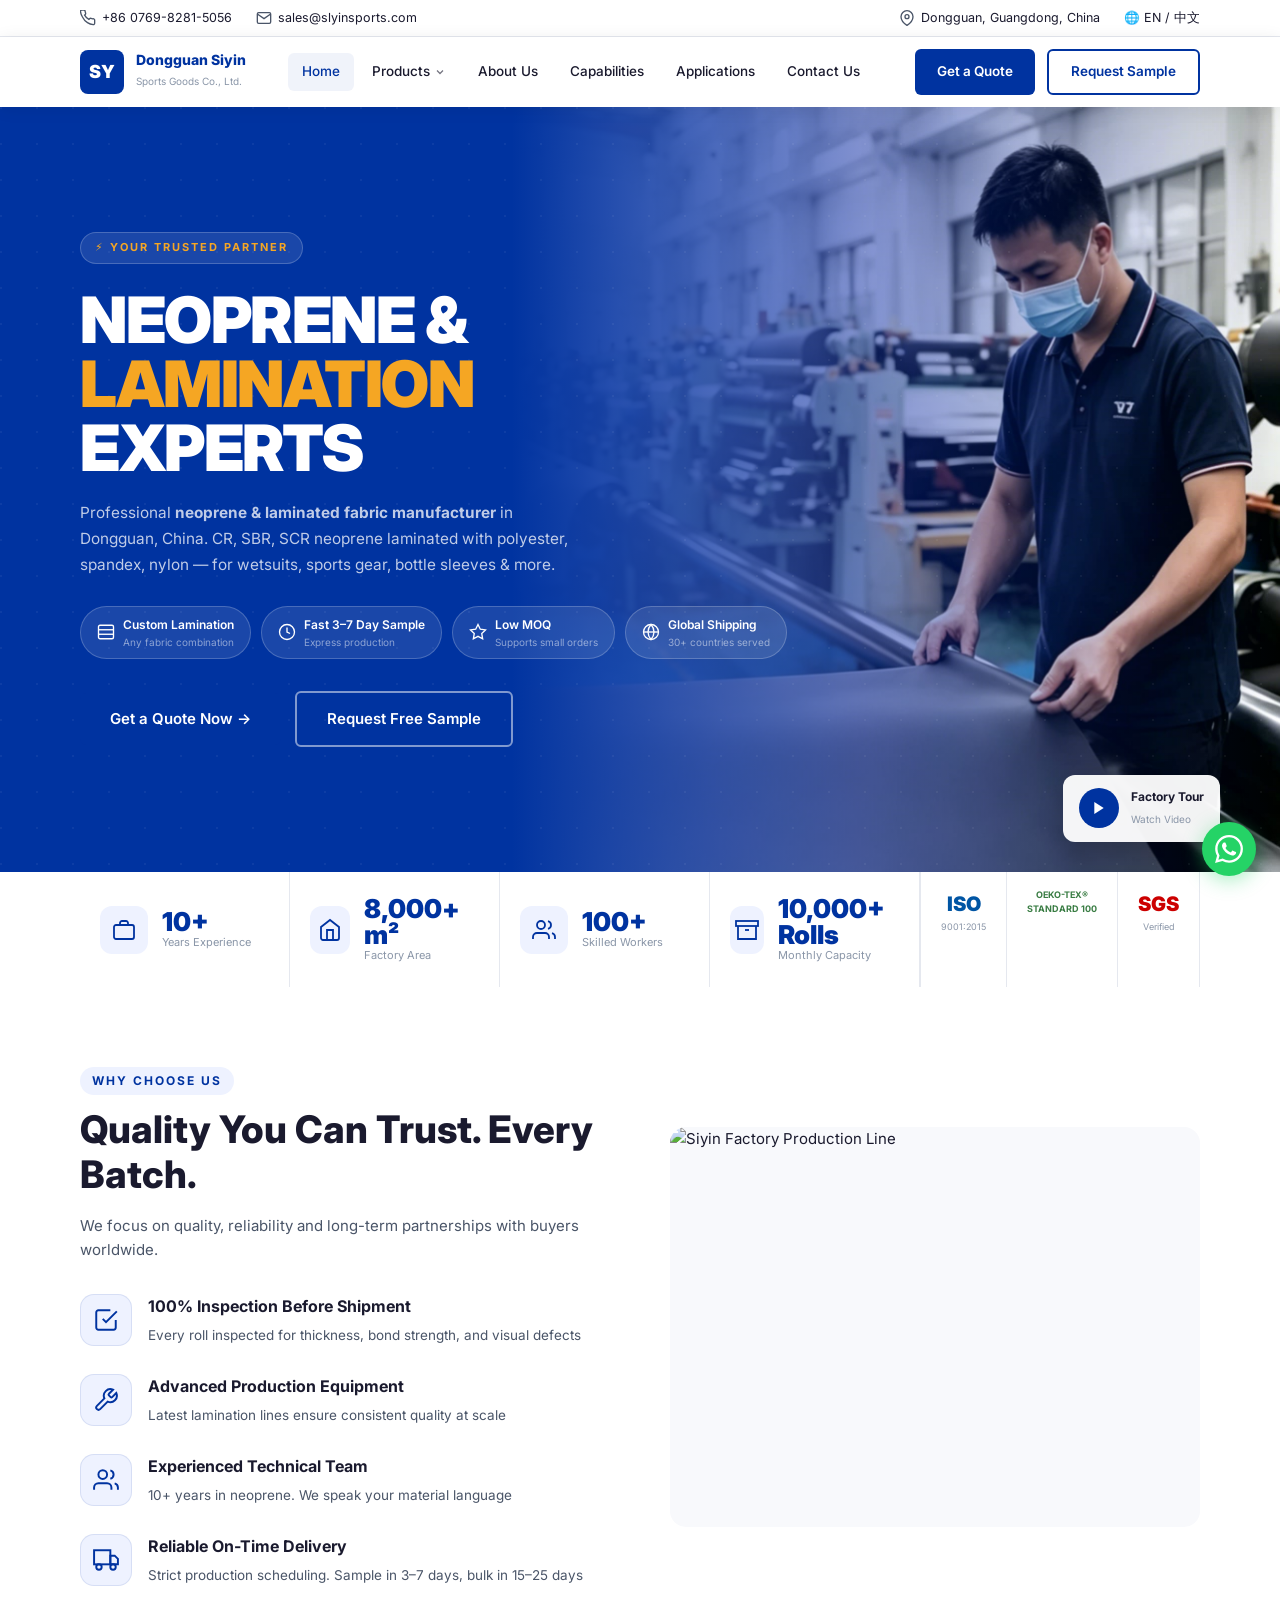
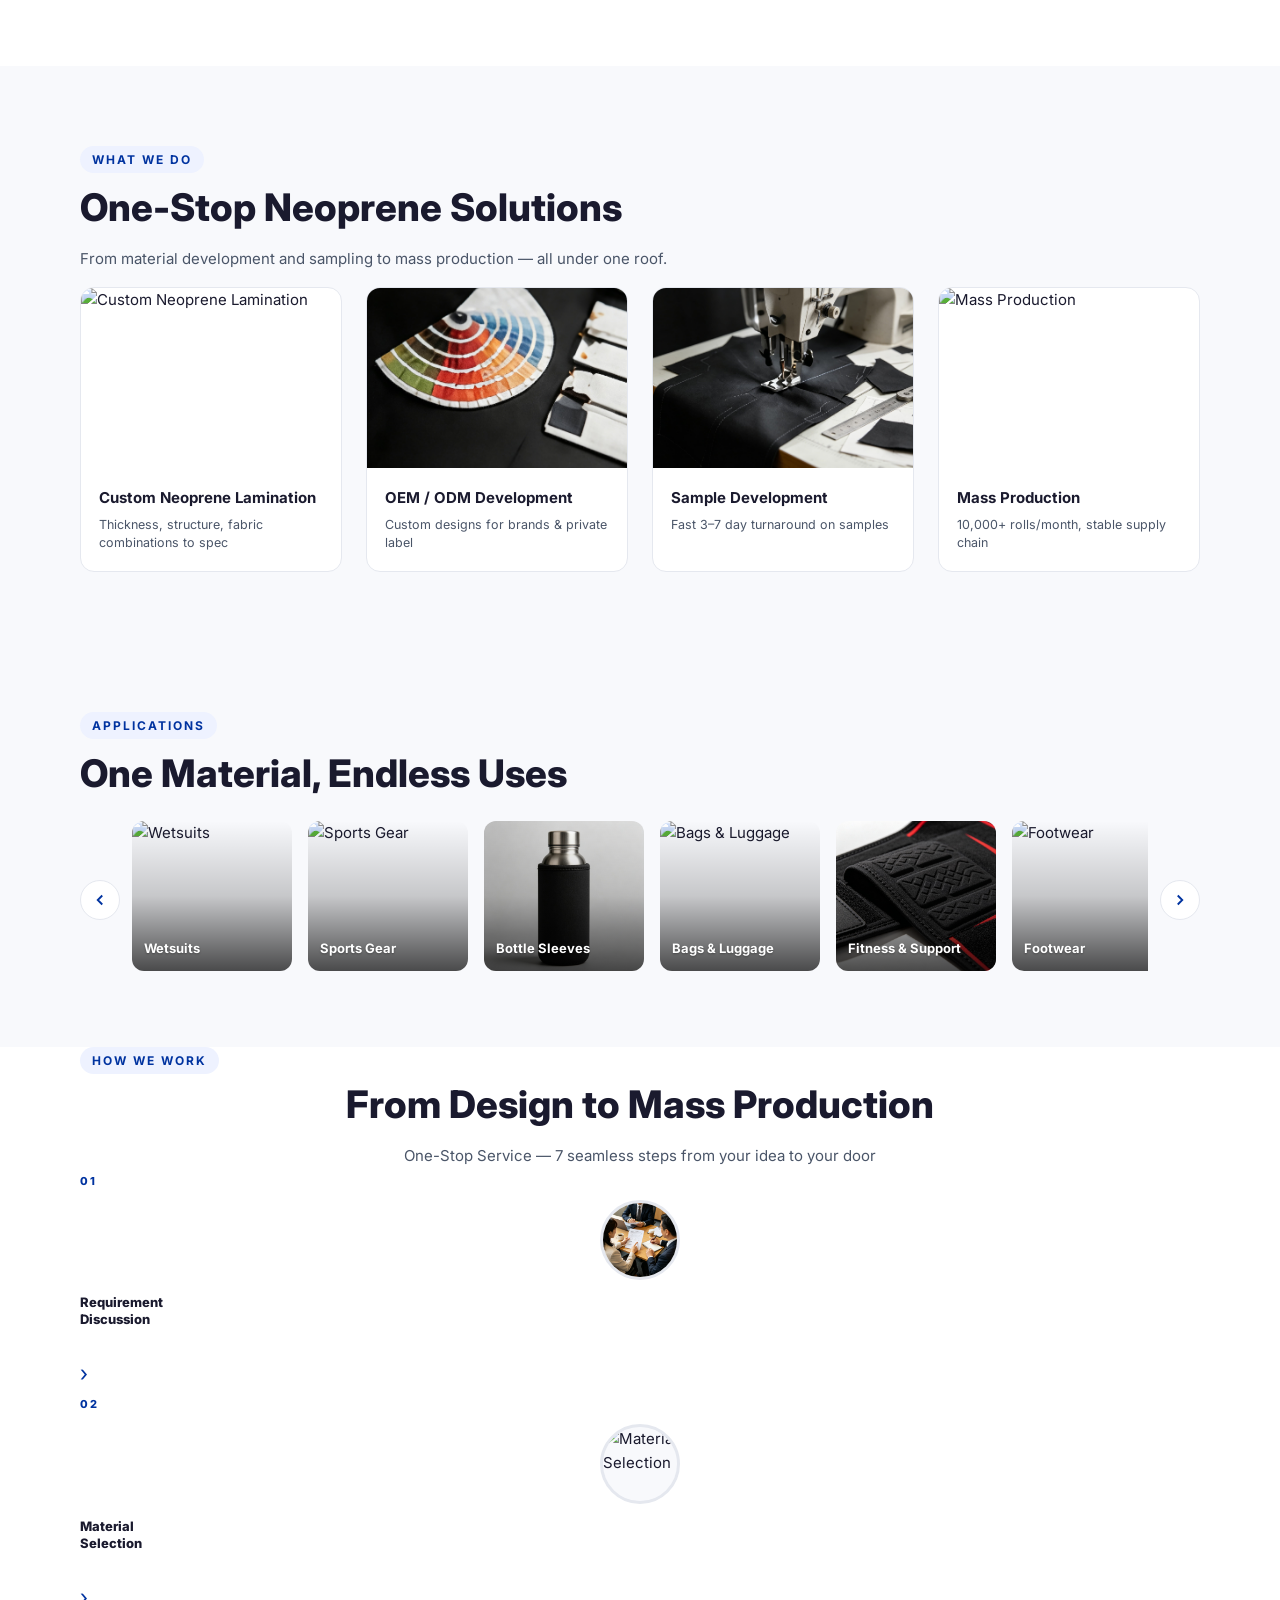
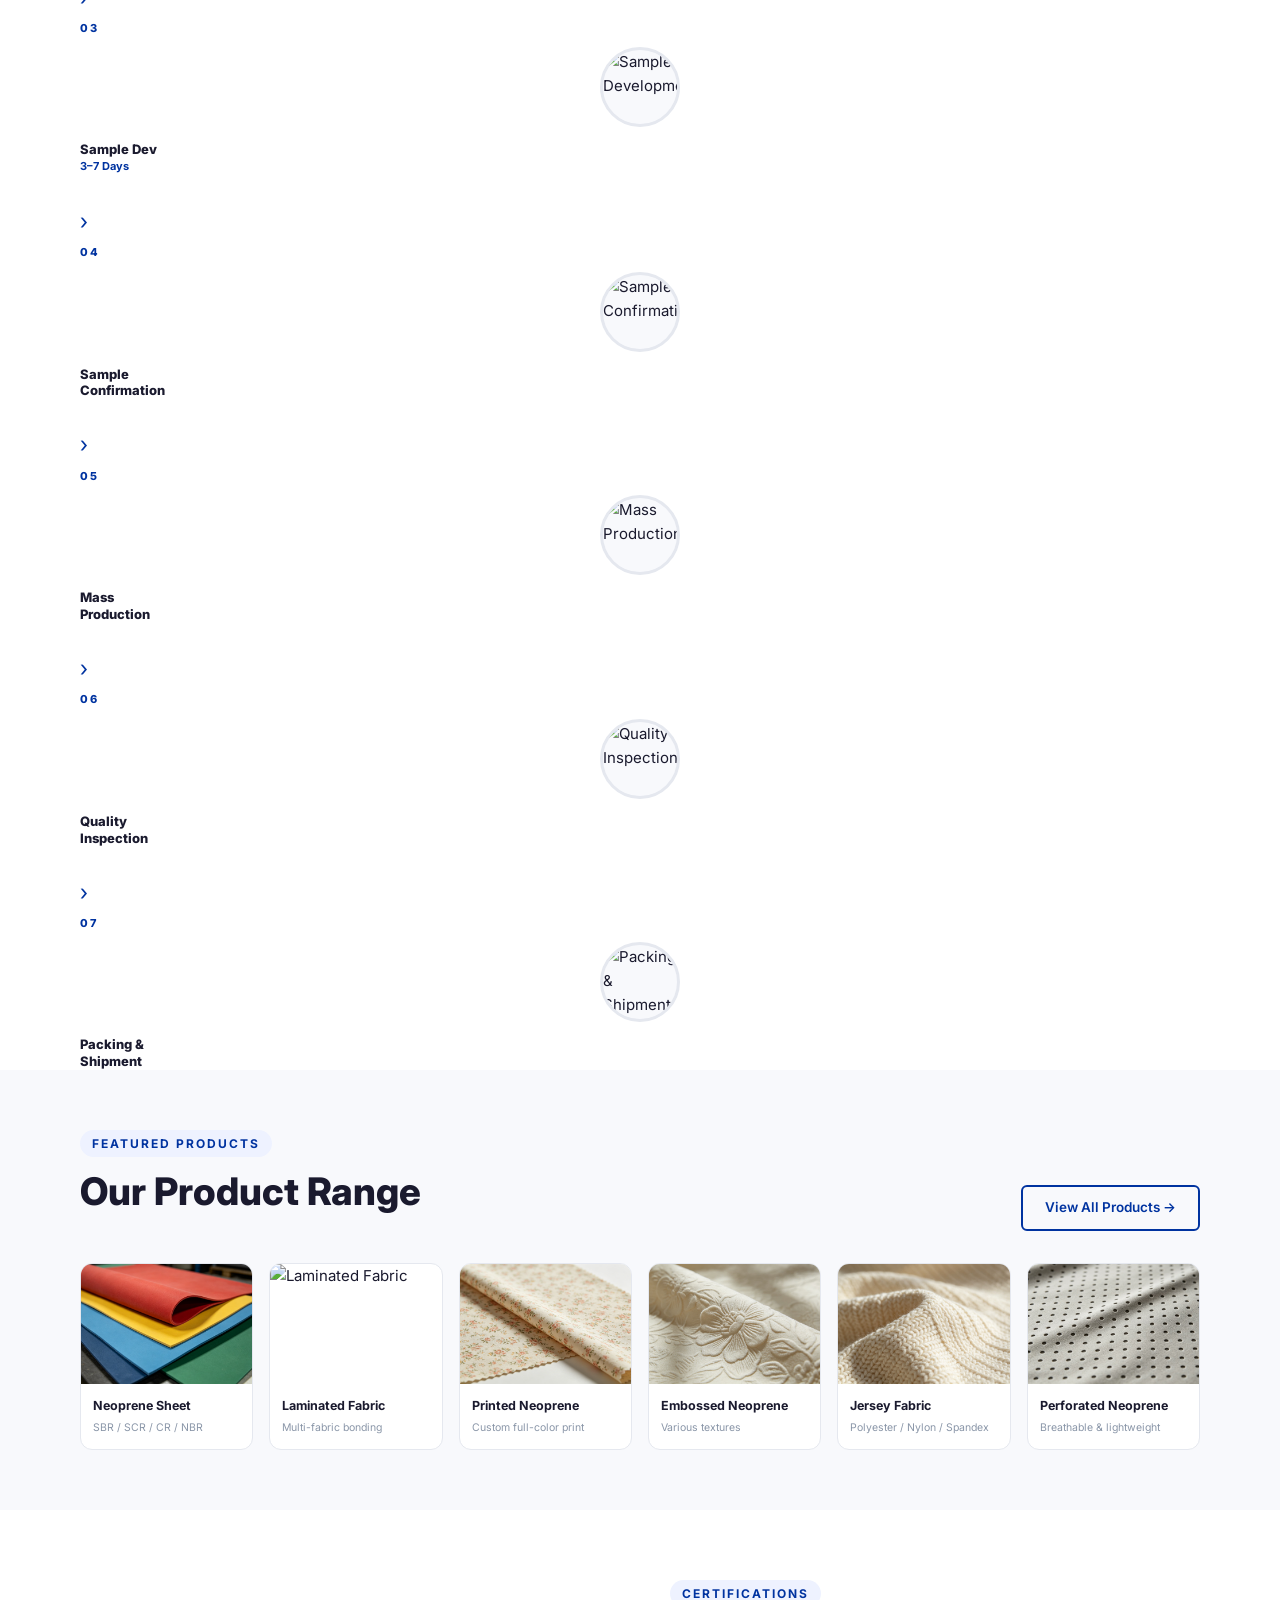
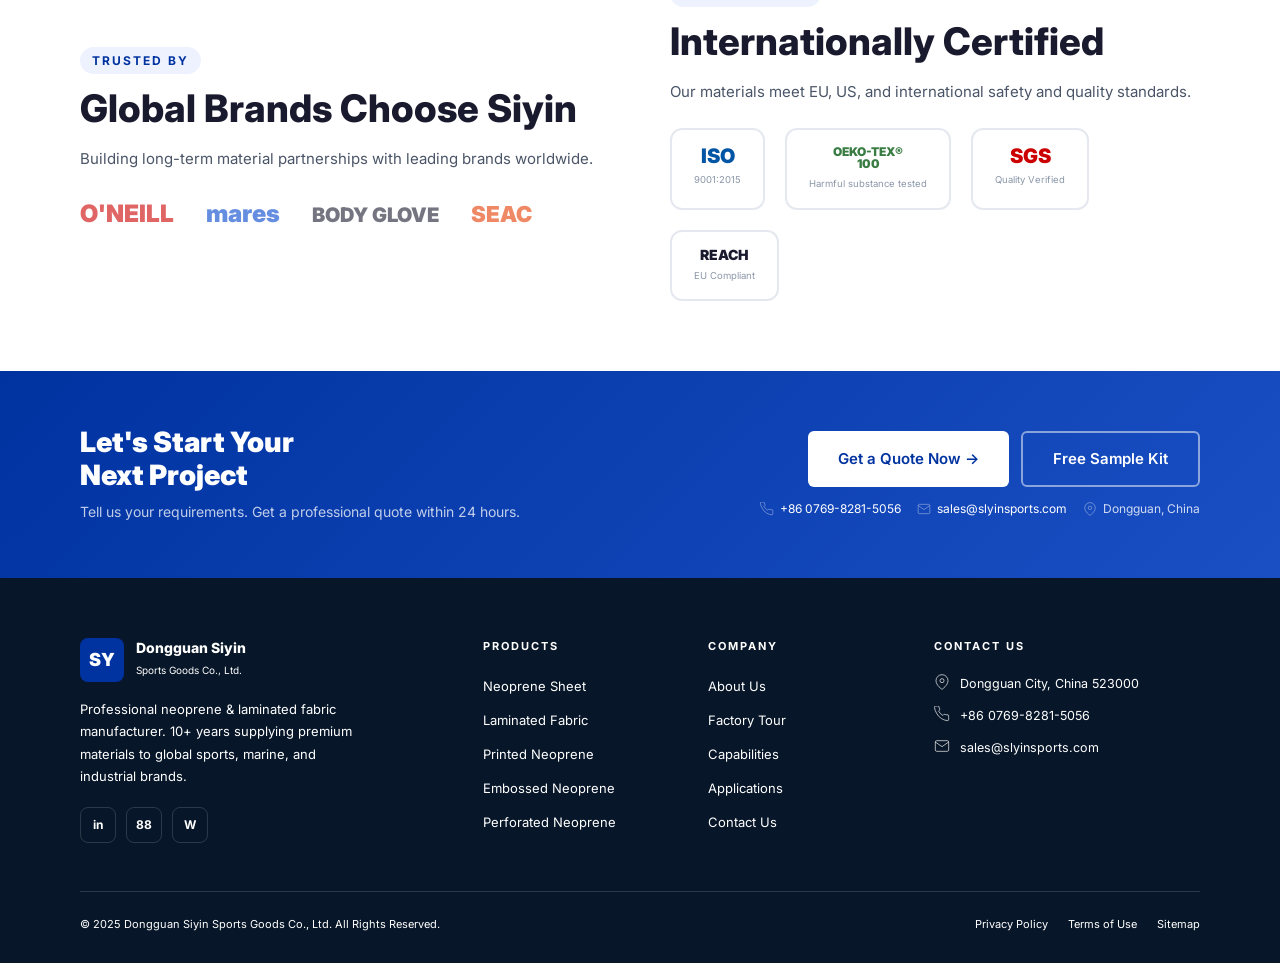
==== index.html @ 8b23c2ca "Update process styles for horizontal scrolling" ====
<!DOCTYPE html>
<html lang="en">
<head>
<meta charset="UTF-8">
<meta name="viewport" content="width=device-width, initial-scale=1.0, viewport-fit=cover">
<title>Dongguan Siyin Sports Goods – Neoprene & Laminated Fabric Manufacturer | OEM/ODM</title>
<meta name="description" content="Professional neoprene and laminated fabric manufacturer in Dongguan, China. CR/SBR/SCR neoprene sheets, custom fabric lamination, OEM/ODM for wetsuits, bottle sleeves, sports supports. Fast 3-7 day sampling.">
<meta name="keywords" content="neoprene manufacturer, neoprene lamination, CR neoprene, SBR neoprene, wetsuit material, neoprene OEM, Dongguan neoprene, fabric lamination China">
<meta property="og:title" content="Dongguan Siyin – Neoprene & Fabric Lamination OEM/ODM">
<meta property="og:description" content="Premium neoprene lamination manufacturer. Custom CR/SBR/SCR neoprene with polyester, spandex, nylon lamination. 3-day sampling, low MOQ.">
<link rel="stylesheet" href="style.css">
<style>
/* ── Base Reset ── */
* {
  margin: 0;
  padding: 0;
  box-sizing: border-box;
}

:root {
  --blue: #0033A0;
  --blue-dk: #002280;
  --blue-lt: #1A4FC4;
  --blue-bg: #EEF2FF;
  --yellow: #F5A623;
  --green: #22C55E;
  --red: #EF4444;
  --white: #FFFFFF;
  --gray-bg: #F4F6FA;
  --gray-lt: #F8F9FC;
  --gray-bd: #E5E8EF;
  --text: #1A1A2E;
  --mid: #4A5568;
  --muted: #8A96A8;
  --max: 1200px;
  --f: 'Inter', system-ui, -apple-system, sans-serif;
  --shadow: 0 2px 16px rgba(0,0,0,.08);
  --shadow-lg: 0 8px 40px rgba(0,0,0,.12);
  --radius: 8px;
}

body {
  font-family: var(--f);
  background: #fff;
  color: var(--text);
  overflow-x: hidden;
  line-height: 1.6;
  font-size: 15px;
}

img {
  display: block;
  max-width: 100%;
  height: auto;
}

a {
  text-decoration: none;
  color: inherit;
}

ul {
  list-style: none;
}

.container {
  max-width: var(--max);
  margin: 0 auto;
  padding: 0 40px;
}

.section {
  padding: 80px 0;
}
.section-sm {
  padding: 56px 0;
}
.section-tag {
  display: inline-block;
  font-size: 12px;
  font-weight: 700;
  letter-spacing: 2px;
  text-transform: uppercase;
  color: var(--blue);
  margin-bottom: 12px;
  background: var(--blue-bg);
  padding: 4px 12px;
  border-radius: 20px;
}
.section-title {
  font-size: clamp(24px, 3vw, 38px);
  font-weight: 800;
  color: var(--text);
  margin-bottom: 16px;
  line-height: 1.2;
}
.section-sub {
  font-size: 15px;
  color: var(--mid);
  max-width: 600px;
}

/* ── Buttons ── */
.btn {
  display: inline-flex;
  align-items: center;
  gap: 8px;
  padding: 10px 22px;
  border-radius: 6px;
  font-weight: 600;
  font-size: 13.5px;
  cursor: pointer;
  transition: all .2s;
  border: none;
  font-family: var(--f);
}
.btn-lg {
  padding: 14px 30px;
  font-size: 15px;
}
.btn-blue {
  background: var(--blue);
  color: #fff;
}
.btn-blue:hover {
  background: var(--blue-dk);
}
.btn-outline {
  background: transparent;
  color: var(--blue);
  border: 2px solid var(--blue);
}
.btn-outline:hover {
  background: var(--blue);
  color: #fff;
}
.btn-ghost {
  background: transparent;
  color: #fff;
  border: 2px solid rgba(255,255,255,.5);
}
.btn-ghost:hover {
  background: rgba(255,255,255,.12);
  border-color: #fff;
}
.btn-white {
  background: #fff;
  color: var(--blue);
}
.btn-white:hover {
  background: var(--blue-bg);
}

/* ── Topbar ── */
.topbar {
  background: #FFFFFF;
  padding: 8px 0;
  border-bottom: 1px solid var(--gray-bd);
}
.topbar-inner {
  max-width: var(--max);
  margin: 0 auto;
  padding: 0 40px;
  display: flex;
  justify-content: space-between;
  align-items: center;
}
.topbar-left, .topbar-right {
  display: flex;
  align-items: center;
  gap: 24px;
}
.topbar-item {
  display: flex;
  align-items: center;
  gap: 6px;
  font-size: 12.5px;
  color: var(--mid);
}
.topbar-item a {
  color: var(--mid);
  transition: color .2s;
}
.topbar-item a:hover {
  color: var(--blue);
}
.topbar-item svg {
  width: 14px;
  height: 14px;
  stroke: var(--mid);
  fill: none;
  stroke-width: 2;
  flex-shrink: 0;
}

/* ── Nav ── */
.nav {
  background: #fff;
  box-shadow: var(--shadow);
  position: sticky;
  top: 0;
  z-index: 500;
}
.nav-inner {
  max-width: var(--max);
  margin: 0 auto;
  padding: 0 40px;
  height: 70px;
  display: flex;
  align-items: center;
  justify-content: space-between;
  gap: 24px;
}
.logo {
  display: flex;
  align-items: center;
  gap: 12px;
  flex-shrink: 0;
}
.logo-mark {
  width: 44px;
  height: 44px;
  background: var(--blue);
  border-radius: 8px;
  display: flex;
  align-items: center;
  justify-content: center;
}
.logo-mark span {
  font-weight: 900;
  font-size: 18px;
  color: #fff;
}
.logo-info strong {
  display: block;
  font-size: 14px;
  font-weight: 800;
  color: var(--blue);
  line-height: 1.2;
}
.logo-info em {
  font-style: normal;
  font-size: 10px;
  color: var(--muted);
}
.nav-menu {
  display: flex;
  align-items: center;
  gap: 4px;
}
.nav-item {
  position: relative;
}
.nav-link {
  display: flex;
  align-items: center;
  gap: 4px;
  padding: 8px 14px;
  font-size: 13.5px;
  font-weight: 500;
  color: var(--text);
  border-radius: 6px;
  transition: all .18s;
  cursor: pointer;
}
.nav-link:hover, .nav-link.active {
  color: var(--blue);
  background: rgba(0,51,160,.06);
}
.nav-link svg {
  width: 12px;
  height: 12px;
  stroke: currentColor;
  fill: none;
  stroke-width: 2.5;
}
.dropdown {
  position: absolute;
  top: calc(100% + 6px);
  left: 0;
  background: #fff;
  border: 1px solid var(--gray-bd);
  border-radius: 10px;
  box-shadow: 0 12px 40px rgba(0,0,0,.13);
  padding: 8px;
  min-width: 210px;
  opacity: 0;
  visibility: hidden;
  transform: translateY(-8px);
  transition: all .2s;
  z-index: 600;
}
.nav-item:hover .dropdown {
  opacity: 1;
  visibility: visible;
  transform: translateY(0);
}
.dropdown a {
  display: flex;
  align-items: center;
  gap: 10px;
  padding: 10px 14px;
  font-size: 13px;
  color: var(--mid);
  border-radius: 6px;
  transition: all .15s;
}
.dropdown a:hover {
  background: var(--blue-bg);
  color: var(--blue);
}
.dropdown a svg {
  width: 16px;
  height: 16px;
  stroke: var(--blue);
  fill: none;
  stroke-width: 1.8;
}
.nav-actions {
  display: flex;
  gap: 12px;
  flex-shrink: 0;
}

/* ── Hero ── */
.hero {
  position: relative;
  background: var(--blue);
  overflow: hidden;
  min-height: 85vh;
  display: flex;
  align-items: center;
}
.hero-bg-photo {
  position: absolute;
  right: 0;
  top: 0;
  bottom: 0;
  width: 60%;
  background: url('images/hero-factory.jpg') center/cover no-repeat;
}
.hero-bg-photo::before {
  content: '';
  position: absolute;
  inset: 0;
  background: linear-gradient(90deg, var(--blue) 0%, rgba(0,33,160,.5) 45%, transparent 100%);
}
.hero-grid {
  position: absolute;
  inset: 0;
  background-image: radial-gradient(circle at 1px 1px, rgba(255,255,255,.05) 1px, transparent 0);
  background-size: 36px 36px;
}
.hero-content {
  position: relative;
  z-index: 2;
  padding: 60px 0;
}
.hero-eyebrow {
  display: inline-flex;
  align-items: center;
  gap: 8px;
  background: rgba(255,255,255,.1);
  border: 1px solid rgba(255,255,255,.2);
  padding: 6px 14px;
  border-radius: 40px;
  margin-bottom: 24px;
}
.hero-eyebrow-text {
  font-size: 11px;
  font-weight: 700;
  letter-spacing: 2px;
  text-transform: uppercase;
  color: var(--yellow);
}
.hero-h1 {
  font-size: clamp(38px, 5vw, 68px);
  font-weight: 900;
  line-height: 1;
  color: #fff;
  text-transform: uppercase;
  letter-spacing: -1.5px;
  margin-bottom: 20px;
}
.hero-h1 span {
  color: var(--yellow);
}
.hero-desc {
  font-size: clamp(14px, 1.2vw, 16px);
  color: rgba(255,255,255,.75);
  max-width: 500px;
  line-height: 1.7;
  margin-bottom: 28px;
}
.hero-feats {
  display: flex;
  flex-wrap: wrap;
  gap: 10px;
  margin-bottom: 32px;
}
.feat-chip {
  display: flex;
  align-items: center;
  gap: 8px;
  background: rgba(255,255,255,.1);
  border: 1px solid rgba(255,255,255,.2);
  padding: 8px 16px;
  border-radius: 40px;
}
.feat-chip svg {
  width: 18px;
  height: 18px;
  stroke: #fff;
  fill: none;
  stroke-width: 1.8;
}
.feat-chip-name {
  font-size: 12px;
  font-weight: 600;
  color: #fff;
}
.feat-chip-sub {
  font-size: 10px;
  color: rgba(255,255,255,.5);
}
.hero-cta {
  display: flex;
  align-items: center;
  gap: 14px;
  flex-wrap: wrap;
}
.hero-badge {
  position: absolute;
  bottom: 30px;
  right: 60px;
  background: rgba(255,255,255,.95);
  border-radius: 12px;
  padding: 12px 16px;
  display: flex;
  align-items: center;
  gap: 12px;
  box-shadow: 0 8px 24px rgba(0,0,0,.2);
  z-index: 2;
  cursor: pointer;
}
.hero-badge-play {
  width: 40px;
  height: 40px;
  border-radius: 50%;
  background: var(--blue);
  display: flex;
  align-items: center;
  justify-content: center;
}
.hero-badge-play svg {
  width: 16px;
  height: 16px;
  fill: #fff;
}
.hero-badge-text strong {
  display: block;
  font-size: 12px;
  font-weight: 700;
  color: var(--text);
}
.hero-badge-text span {
  font-size: 10px;
  color: var(--muted);
}

/* ── Stats Bar ── */
.stats-bar {
  background: #fff;
  box-shadow: 0 4px 24px rgba(0,0,0,.06);
}
.stats-inner {
  max-width: var(--max);
  margin: 0 auto;
  padding: 0 40px;
  display: flex;
  align-items: stretch;
  flex-wrap: wrap;
}
.stat-col {
  flex: 1;
  display: flex;
  align-items: center;
  gap: 14px;
  padding: 24px 20px;
  border-right: 1px solid var(--gray-bd);
}
.stat-col:last-child {
  border-right: none;
}
.stat-icon {
  width: 48px;
  height: 48px;
  border-radius: 12px;
  background: var(--blue-bg);
  display: flex;
  align-items: center;
  justify-content: center;
}
.stat-icon svg {
  width: 24px;
  height: 24px;
  stroke: var(--blue);
  fill: none;
  stroke-width: 1.8;
}
.stat-num {
  font-size: 26px;
  font-weight: 900;
  color: var(--blue);
  line-height: 1;
}
.stat-lbl {
  font-size: 11px;
  color: var(--muted);
  line-height: 1.4;
}
.cert-cols {
  display: flex;
  border-left: 1px solid var(--gray-bd);
}
.cert-col {
  padding: 16px 20px;
  border-right: 1px solid var(--gray-bd);
  text-align: center;
}
.cert-logo-iso {
  font-size: 20px;
  font-weight: 900;
  color: #0055A4;
}
.cert-logo-oeko {
  font-size: 9px;
  font-weight: 700;
  color: #3a7d44;
}
.cert-logo-sgs {
  font-size: 20px;
  font-weight: 900;
  color: #CC0000;
}
.cert-sub {
  font-size: 9px;
  color: var(--muted);
}

/* ── Why Choose Us 左右布局 ── */
.why-section {
  background: #fff;
  padding: 80px 0;
}
.why-container {
  max-width: var(--max);
  margin: 0 auto;
  padding: 0 40px;
  display: flex;
  align-items: center;
  gap: 60px;
}
.why-left {
  flex: 1;
}
.why-right {
  flex: 1;
}
.why-grid {
  display: flex;
  flex-direction: column;
  gap: 28px;
  margin-top: 32px;
}
.why-item {
  display: flex;
  gap: 16px;
  align-items: flex-start;
}
.why-item-icon {
  width: 52px;
  height: 52px;
  border-radius: 14px;
  background: var(--blue-bg);
  border: 1px solid rgba(0,51,160,.1);
  display: flex;
  align-items: center;
  justify-content: center;
  flex-shrink: 0;
}
.why-item-icon svg {
  width: 26px;
  height: 26px;
  stroke: var(--blue);
  fill: none;
  stroke-width: 1.8;
}
.why-item-title {
  font-size: 16px;
  font-weight: 700;
  color: var(--text);
  margin-bottom: 6px;
}
.why-item-desc {
  font-size: 13.5px;
  color: var(--mid);
  line-height: 1.5;
}
.why-photo {
  border-radius: 16px;
  overflow: hidden;
  height: auto;
  min-height: 400px;
  background: var(--gray-lt);
}
.why-photo img {
  width: 100%;
  height: 100%;
  object-fit: cover;
}

/* ── What We Do 独立模块 ── */
.what-section {
  background: var(--gray-lt);
  padding: 80px 0;
}
.what-grid {
  display: grid;
  grid-template-columns: repeat(4, 1fr);
  gap: 24px;
  margin-top: 16px;
}
.what-card {
  background: #fff;
  border-radius: 14px;
  overflow: hidden;
  border: 1px solid var(--gray-bd);
  transition: all 0.25s;
  cursor: pointer;
}
.what-card:hover {
  transform: translateY(-4px);
  box-shadow: 0 12px 32px rgba(0, 0, 0, 0.1);
}
.what-card-img {
  height: 180px;
  overflow: hidden;
}
.what-card-img img {
  width: 100%;
  height: 100%;
  object-fit: cover;
  transition: transform 0.4s;
}
.what-card:hover .what-card-img img {
  transform: scale(1.05);
}
.what-card-body {
  padding: 18px;
}
.what-card-title {
  font-size: 15px;
  font-weight: 700;
  color: var(--text);
  margin-bottom: 6px;
}
.what-card-desc {
  font-size: 12.5px;
  color: var(--mid);
  line-height: 1.5;
}

/* ── Applications 横向滑动 ── */
.apps {
  background: var(--gray-lt);
  padding: 60px 0;
}
.apps-slider-wrapper {
  position: relative;
  display: flex;
  align-items: center;
  gap: 12px;
}
.apps-row {
  display: flex;
  gap: 16px;
  overflow-x: auto;
  scroll-behavior: smooth;
  scroll-snap-type: x mandatory;
  padding: 8px 0 16px;
  -webkit-overflow-scrolling: touch;
  flex: 1;
}
.apps-row::-webkit-scrollbar {
  height: 4px;
}
.apps-row::-webkit-scrollbar-track {
  background: var(--gray-bd);
  border-radius: 4px;
}
.apps-row::-webkit-scrollbar-thumb {
  background: var(--blue);
  border-radius: 4px;
}
.app-tile {
  flex: 0 0 160px;
  height: 150px;
  border-radius: 12px;
  overflow: hidden;
  position: relative;
  scroll-snap-align: start;
  cursor: pointer;
  flex-shrink: 0;
}
.app-tile img {
  width: 100%;
  height: 100%;
  object-fit: cover;
  transition: transform 0.3s;
}
.app-tile:hover img {
  transform: scale(1.08);
}
.app-tile-overlay {
  position: absolute;
  inset: 0;
  background: linear-gradient(0deg, rgba(0,0,0,.7) 0%, rgba(0,0,0,.2) 50%, transparent 100%);
}
.app-tile-name {
  position: absolute;
  bottom: 12px;
  left: 12px;
  right: 12px;
  font-size: 13px;
  font-weight: 700;
  color: #fff;
  text-shadow: 0 1px 2px rgba(0,0,0,.3);
}
.app-tile-more {
  flex: 0 0 160px;
  height: 150px;
  border-radius: 12px;
  background: linear-gradient(135deg, var(--blue), var(--blue-lt));
  display: flex;
  flex-direction: column;
  align-items: center;
  justify-content: center;
  gap: 8px;
  cursor: pointer;
  scroll-snap-align: start;
  transition: opacity 0.2s;
  flex-shrink: 0;
}
.app-tile-more:hover {
  opacity: 0.9;
}
.app-tile-more-arrow {
  font-size: 32px;
  color: rgba(255,255,255,.9);
}
.app-tile-more-label {
  font-size: 12px;
  font-weight: 700;
  color: #fff;
  text-align: center;
}
.slider-arrow {
  width: 40px;
  height: 40px;
  border-radius: 50%;
  background: #fff;
  border: 1.5px solid var(--gray-bd);
  display: flex;
  align-items: center;
  justify-content: center;
  cursor: pointer;
  transition: all 0.2s;
  flex-shrink: 0;
}
.slider-arrow:hover {
  background: var(--blue);
  border-color: var(--blue);
}
.slider-arrow:hover svg {
  stroke: #fff;
}
.slider-arrow svg {
  width: 18px;
  height: 18px;
  stroke: var(--blue);
  fill: none;
  stroke-width: 2.5;
}
.scroll-indicator {
  display: flex;
  justify-content: center;
  gap: 8px;
  margin-top: 20px;
}
.scroll-dot {
  width: 8px;
  height: 8px;
  border-radius: 50%;
  background: var(--gray-bd);
  transition: all 0.2s;
  cursor: pointer;
}
.scroll-dot.active {
  width: 24px;
  border-radius: 4px;
  background: var(--blue);
}

/* ── Process 增强动态效果（横排滚动）── */
.proc-step {
  transition: all 0.3s ease;
  cursor: pointer;
}

.proc-circle {
  width: 80px;
  height: 80px;
  border-radius: 50%;
  overflow: hidden;
  border: 3px solid var(--gray-bd);
  background: var(--gray-lt);
  margin: 0 auto 14px;
  transition: all 0.3s cubic-bezier(0.2, 0.9, 0.4, 1.1);
}

.proc-circle img {
  width: 100%;
  height: 100%;
  object-fit: cover;
  transition: transform 0.4s ease;
}

.proc-title {
  font-size: 13px;
  font-weight: 800;
  color: var(--text);
  line-height: 1.3;
}

.proc-note {
  font-size: 11px;
  color: var(--blue);
  font-weight: 700;
}

.proc-dot-num {
  display: inline-block;
  font-size: 11px;
  font-weight: 800;
  letter-spacing: 1.5px;
  color: var(--blue);
  margin-bottom: 10px;
  transition: transform 0.2s ease;
}

.proc-arrow {
  padding-top: 28px;
  color: var(--blue);
  font-size: 22px;
  flex-shrink: 0;
}

/* 悬停动效 */
.proc-step:hover {
  transform: translateY(-4px);
}

.proc-step:hover .proc-circle {
  border-color: var(--blue);
  transform: scale(1.05);
  box-shadow: 0 8px 24px rgba(0,51,160,.2);
}

.proc-step:hover .proc-circle img {
  transform: scale(1.08);
}

.proc-step:hover .proc-title {
  color: var(--blue);
}

.proc-step:hover .proc-dot-num {
  transform: scale(1.1);
}

/* 点击瞬间动效 */
.proc-step:active .proc-circle {
  transform: scale(0.98);
  transition: transform 0.05s;
}

/* 点击动画 */
.step-animate .proc-circle {
  animation: stepPop 0.3s ease-out;
}

@keyframes stepPop {
  0% { transform: scale(1); }
  50% { transform: scale(1.15); box-shadow: 0 0 0 6px rgba(0,51,160,.2); }
  100% { transform: scale(1); }
}

/* ── Products ── */
.products {
  background: var(--gray-lt);
  padding: 60px 0;
}
.products-header {
  display: flex;
  align-items: flex-end;
  justify-content: space-between;
  margin-bottom: 32px;
  flex-wrap: wrap;
  gap: 16px;
}
.products-grid {
  display: grid;
  grid-template-columns: repeat(6, 1fr);
  gap: 16px;
}
.prod-card {
  background: #fff;
  border: 1px solid var(--gray-bd);
  border-radius: 12px;
  overflow: hidden;
  transition: all 0.25s;
  cursor: pointer;
}
.prod-card:hover {
  transform: translateY(-4px);
  box-shadow: 0 10px 28px rgba(0,0,0,.1);
}
.prod-img {
  height: 120px;
  overflow: hidden;
}
.prod-img img {
  width: 100%;
  height: 100%;
  object-fit: cover;
  transition: transform 0.3s;
}
.prod-card:hover .prod-img img {
  transform: scale(1.06);
}
.prod-body {
  padding: 12px;
}
.prod-name {
  font-size: 12.5px;
  font-weight: 700;
  color: var(--text);
  margin-bottom: 4px;
}
.prod-spec {
  font-size: 10.5px;
  color: var(--muted);
}

/* ── Trust ── */
.trust {
  background: #fff;
  padding: 70px 0;
}
.trust-grid {
  display: grid;
  grid-template-columns: 1fr 1fr;
  gap: 60px;
  align-items: center;
}
.brand-logos {
  display: flex;
  align-items: center;
  gap: 32px;
  flex-wrap: wrap;
  margin-top: 24px;
}
.brand-name {
  font-weight: 900;
  opacity: 0.6;
  font-size: 20px;
}
.brand-name.oneill {
  color: #cc0000;
  font-size: 24px;
}
.brand-name.mares {
  color: #0044cc;
  font-size: 24px;
}
.brand-name.seac {
  color: #e63b00;
  font-size: 22px;
}
.cert-badges {
  display: flex;
  gap: 20px;
  flex-wrap: wrap;
  margin-top: 24px;
}
.cert-badge {
  padding: 16px 22px;
  border: 2px solid var(--gray-bd);
  border-radius: 12px;
  text-align: center;
}
.cert-big {
  font-size: 20px;
  font-weight: 900;
  line-height: 1;
}
.cert-small {
  font-size: 9.5px;
  color: var(--muted);
  margin-top: 6px;
}

/* ── CTA Banner ── */
.cta-band {
  background: linear-gradient(135deg, var(--blue) 0%, var(--blue-lt) 100%);
  padding: 55px 0;
  position: relative;
}
.cta-band-inner {
  display: flex;
  align-items: center;
  justify-content: space-between;
  gap: 32px;
  flex-wrap: wrap;
}
.cta-band h2 {
  font-size: 28px;
  font-weight: 900;
  color: #fff;
  margin-bottom: 8px;
}
.cta-band p {
  font-size: 14px;
  color: rgba(255,255,255,.75);
}
.cta-band-right {
  display: flex;
  flex-direction: column;
  gap: 12px;
  align-items: flex-end;
}
.cta-band-btns {
  display: flex;
  gap: 12px;
}
.cta-contacts {
  display: flex;
  gap: 16px;
  flex-wrap: wrap;
}
.cta-contact-item {
  display: flex;
  align-items: center;
  gap: 6px;
  font-size: 12px;
  color: rgba(255,255,255,.8);
}
.cta-contact-item svg {
  width: 14px;
  height: 14px;
  stroke: rgba(255,255,255,.6);
  fill: none;
}
.cta-contact-item a {
  color: #fff;
}

/* ── Footer ── */
.site-footer {
  background: #071628;
  padding: 60px 0 30px;
}
.footer-grid {
  display: grid;
  grid-template-columns: 2fr 1fr 1fr 1.5fr;
  gap: 48px;
  margin-bottom: 48px;
}
.footer-logo .logo-info strong {
  color: #fff;
}
.footer-logo .logo-info em {
  color: rgba(255,255,255,.4);
}
.footer-about-text {
  font-size: 13px;
  color: rgba(255,255,255,.45);
  line-height: 1.7;
  margin: 16px 0 20px;
  max-width: 280px;
}
.footer-socials {
  display: flex;
  gap: 10px;
}
.social-btn {
  width: 36px;
  height: 36px;
  border-radius: 8px;
  border: 1px solid rgba(255,255,255,.15);
  display: flex;
  align-items: center;
  justify-content: center;
  color: rgba(255,255,255,.5);
  font-size: 12px;
  font-weight: 700;
  transition: all .2s;
  cursor: pointer;
}
.social-btn:hover {
  border-color: var(--yellow);
  color: var(--yellow);
}
.footer-col-title {
  font-size: 11px;
  font-weight: 700;
  letter-spacing: 2px;
  text-transform: uppercase;
  color: rgba(255,255,255,.35);
  margin-bottom: 18px;
}
.footer-links {
  display: flex;
  flex-direction: column;
  gap: 10px;
}
.footer-links a {
  font-size: 13px;
  color: rgba(255,255,255,.45);
  transition: color .2s;
}
.footer-links a:hover {
  color: #fff;
}
.footer-contact-item {
  display: flex;
  gap: 10px;
  font-size: 12.5px;
  color: rgba(255,255,255,.45);
  margin-bottom: 12px;
}
.footer-contact-item svg {
  width: 14px;
  height: 14px;
  stroke: rgba(255,255,255,.4);
  flex-shrink: 0;
}
.footer-contact-item a {
  color: rgba(255,255,255,.7);
}
.footer-contact-item a:hover {
  color: var(--yellow);
}
.footer-bar {
  border-top: 1px solid rgba(255,255,255,.08);
  padding-top: 24px;
  display: flex;
  justify-content: space-between;
  align-items: center;
  flex-wrap: wrap;
  gap: 12px;
}
.footer-bar p {
  font-size: 11px;
  color: rgba(255,255,255,.25);
}
.footer-bar-links {
  display: flex;
  gap: 20px;
}
.footer-bar-links a {
  font-size: 11px;
  color: rgba(255,255,255,.3);
}
.footer-bar-links a:hover {
  color: rgba(255,255,255,.7);
}

/* ── WhatsApp Float ── */
.wa-float {
  position: fixed;
  bottom: 24px;
  right: 24px;
  z-index: 999;
  width: 54px;
  height: 54px;
  border-radius: 50%;
  background: #25D366;
  display: flex;
  align-items: center;
  justify-content: center;
  box-shadow: 0 4px 20px rgba(37,211,102,.4);
  transition: all .2s;
}
.wa-float:hover {
  transform: scale(1.1);
}
.wa-float svg {
  width: 28px;
  height: 28px;
  fill: #fff;
}

/* ── Mobile Responsive ── */
@media (max-width: 1024px) {
  .container {
    padding: 0 24px;
  }
  .why-container {
    padding: 0 24px;
    gap: 40px;
  }
  .products-grid {
    grid-template-columns: repeat(3, 1fr);
  }
  .what-grid {
    grid-template-columns: repeat(2, 1fr);
  }
}

@media (max-width: 768px) {
  .topbar-inner {
    flex-direction: column;
    gap: 8px;
    padding: 8px 20px;
  }
  .topbar-left, .topbar-right {
    flex-wrap: wrap;
    justify-content: center;
    gap: 12px;
  }
  .nav-inner {
    flex-wrap: wrap;
    height: auto;
    padding: 12px 20px;
    gap: 12px;
  }
  .nav-menu {
    order: 3;
    width: 100%;
    overflow-x: auto;
    gap: 4px;
  }
  .nav-link {
    white-space: nowrap;
    font-size: 12px;
    padding: 6px 10px;
  }
  .nav-actions {
    gap: 8px;
  }
  .nav-actions .btn {
    padding: 6px 12px;
    font-size: 11px;
  }
  .hero {
    min-height: auto;
    padding: 40px 0;
  }
  .hero-bg-photo {
    width: 100%;
    opacity: 0.25;
  }
  .hero-content {
    padding: 30px 0;
  }
  .hero-h1 {
    font-size: 32px;
  }
  .hero-feats {
    gap: 8px;
  }
  .feat-chip {
    padding: 5px 12px;
  }
  .hero-cta {
    flex-direction: column;
    align-items: stretch;
  }
  .hero-cta .btn {
    text-align: center;
    justify-content: center;
  }
  .hero-badge {
    display: none;
  }
  .stats-inner {
    flex-direction: column;
    padding: 0;
  }
  .stat-col {
    border-right: none;
    border-bottom: 1px solid var(--gray-bd);
  }
  .cert-cols {
    border-left: none;
    justify-content: center;
  }
  
  /* Why 部分手机改上下布局 */
  .why-container {
    flex-direction: column;
    gap: 40px;
  }
  .why-left {
    order: 1;
  }
  .why-right {
    order: 2;
  }
  .why-photo {
    min-height: 280px;
  }
  
  .what-grid {
    grid-template-columns: 1fr;
    gap: 16px;
  }
  
  /* Applications 手机端隐藏箭头，显示小圆点 */
  .slider-arrow {
    display: none;
  }
  .scroll-indicator {
    display: flex;
  }
  .app-tile, .app-tile-more {
    flex: 0 0 140px;
    height: 140px;
  }
  
  /* Process 手机端保持横排滑动 */
  .process-flow {
    flex-direction: row;
    overflow-x: auto;
    gap: 8px;
    -webkit-overflow-scrolling: touch;
    padding-bottom: 16px;
  }
  .proc-step {
    flex-direction: column;
    text-align: center;
    gap: 8px;
    min-width: 100px;
    flex-shrink: 0;
  }
  .proc-circle {
    margin: 0 auto 10px;
  }
  .proc-arrow {
    display: flex;
    padding-top: 28px;
    flex-shrink: 0;
  }
  
  .products-grid {
    grid-template-columns: repeat(2, 1fr);
  }
  .trust-grid {
    grid-template-columns: 1fr;
    gap: 40px;
  }
  .footer-grid {
    grid-template-columns: 1fr;
    gap: 32px;
    text-align: center;
  }
  .footer-about-text {
    max-width: 100%;
    text-align: center;
  }
  .footer-socials {
    justify-content: center;
  }
  .footer-contact-item {
    justify-content: center;
  }
  .cta-band-inner {
    flex-direction: column;
    text-align: center;
  }
  .cta-band-right {
    align-items: center;
    width: 100%;
  }
  .cta-band-btns {
    flex-direction: column;
    width: 100%;
  }
  .cta-band-btns .btn {
    width: 100%;
    text-align: center;
  }
  .cta-contacts {
    justify-content: center;
  }
  .footer-bar {
    flex-direction: column;
    text-align: center;
  }
  .section {
    padding: 50px 0;
  }
  .why-section, .what-section {
    padding: 50px 0;
  }
}

@media (min-width: 769px) {
  .scroll-indicator {
    display: none;
  }
}

@media (max-width: 480px) {
  .products-grid {
    grid-template-columns: 1fr;
  }
  .app-tile, .app-tile-more {
    flex: 0 0 130px;
    height: 130px;
  }
  .why-grid {
    gap: 20px;
  }
  .why-item-icon {
    width: 44px;
    height: 44px;
  }
  .why-item-icon svg {
    width: 22px;
    height: 22px;
  }
}
</style>
</head>
<body>

<!-- Topbar -->
<div class="topbar">
  <div class="topbar-inner">
    <div class="topbar-left">
      <div class="topbar-item"><svg viewBox="0 0 24 24"><path d="M22 16.92v3a2 2 0 01-2.18 2 19.79 19.79 0 01-8.63-3.07A19.5 19.5 0 013.7 10.5a19.79 19.79 0 01-3-8.59A2 2 0 012.68 0h3a2 2 0 012 1.72 12.84 12.84 0 00.7 2.81 2 2 0 01-.45 2.11L6.91 7.69a16 16 0 006.4 6.4l1.06-1.06a2 2 0 012.11-.45 12.84 12.84 0 002.81.7A2 2 0 0122 14.92z"/></svg><a href="tel:+8607698281508">+86 0769-8281-5056</a></div>
      <div class="topbar-item"><svg viewBox="0 0 24 24"><path d="M4 4h16c1.1 0 2 .9 2 2v12c0 1.1-.9 2-2 2H4c-1.1 0-2-.9-2-2V6c0-1.1.9-2 2-2z"/><polyline points="22,6 12,13 2,6"/></svg><a href="mailto:sales@slyinsports.com">sales@slyinsports.com</a></div>
    </div>
    <div class="topbar-right">
      <div class="topbar-item"><svg viewBox="0 0 24 24"><path d="M21 10c0 7-9 13-9 13s-9-6-9-13a9 9 0 0118 0z"/><circle cx="12" cy="10" r="3"/></svg>Dongguan, Guangdong, China</div>
      <div class="topbar-item" style="cursor:pointer">🌐 EN / 中文</div>
    </div>
  </div>
</div>

<!-- Nav -->
<nav class="nav">
  <div class="nav-inner">
    <a href="index.html" class="logo">
      <div class="logo-mark"><span>SY</span></div>
      <div class="logo-info"><strong>Dongguan Siyin</strong><em>Sports Goods Co., Ltd.</em></div>
    </a>
    <div class="nav-menu">
      <div class="nav-item"><a class="nav-link active" href="index.html">Home</a></div>
      <div class="nav-item">
        <div class="nav-link">Products <svg viewBox="0 0 24 24"><polyline points="6 9 12 15 18 9"/></svg></div>
        <div class="dropdown">
          <a href="products.html#neoprene-sheet"><svg viewBox="0 0 24 24"><rect x="3" y="6" width="18" height="3" rx="1"/><rect x="3" y="11" width="18" height="3" rx="1"/><rect x="3" y="16" width="18" height="3" rx="1"/></svg>Neoprene Sheet (Raw)</a>
          <a href="products.html#laminated"><svg viewBox="0 0 24 24"><rect x="3" y="4" width="18" height="4" rx="1"/><rect x="3" y="10" width="18" height="4" rx="1" fill="rgba(0,51,160,.1)"/><rect x="3" y="16" width="18" height="4" rx="1"/></svg>Laminated Neoprene</a>
          <a href="products.html#printed"><svg viewBox="0 0 24 24"><rect x="2" y="3" width="20" height="14" rx="2"/><line x1="8" y1="21" x2="16" y2="21"/><line x1="12" y1="17" x2="12" y2="21"/></svg>Printed Neoprene</a>
          <a href="products.html#embossed"><svg viewBox="0 0 24 24"><circle cx="12" cy="12" r="10"/><circle cx="12" cy="12" r="6"/><circle cx="12" cy="12" r="2"/></svg>Embossed Neoprene</a>
          <a href="products.html#perforated"><svg viewBox="0 0 24 24"><circle cx="8" cy="8" r="2"/><circle cx="16" cy="8" r="2"/><circle cx="8" cy="16" r="2"/><circle cx="16" cy="16" r="2"/></svg>Perforated Neoprene</a>
          <a href="products.html"><svg viewBox="0 0 24 24"><path d="M3 9l9-7 9 7v11a2 2 0 01-2 2H5a2 2 0 01-2-2z"/></svg>View All Products →</a>
        </div>
      </div>
      <div class="nav-item"><a class="nav-link" href="about.html">About Us</a></div>
      <div class="nav-item"><a class="nav-link" href="about.html#capabilities">Capabilities</a></div>
      <div class="nav-item"><a class="nav-link" href="applications.html">Applications</a></div>
      <div class="nav-item"><a class="nav-link" href="contact.html">Contact Us</a></div>
    </div>
    <div class="nav-actions">
      <a href="contact.html?inquiry=quote" class="btn btn-blue">Get a Quote</a>
      <a href="contact.html?inquiry=sample" class="btn btn-outline">Request Sample</a>
    </div>
  </div>
</nav>

<!-- HERO -->
<section class="hero">
  <div class="hero-bg-photo"></div>
  <div class="hero-grid"></div>
  <div class="hero-content" style="width:100%">
    <div class="container">
      <div class="hero-eyebrow">
        <span class="hero-eyebrow-text">⚡ Your Trusted Partner</span>
      </div>
      <h1 class="hero-h1">Neoprene &<br><span>Lamination</span><br>Experts</h1>
      <p class="hero-desc">Professional <strong>neoprene & laminated fabric manufacturer</strong> in Dongguan, China. CR, SBR, SCR neoprene laminated with polyester, spandex, nylon — for wetsuits, sports gear, bottle sleeves & more.</p>
      <div class="hero-feats">
        <div class="feat-chip"><svg viewBox="0 0 24 24"><rect x="2" y="3" width="20" height="18" rx="2"/><line x1="2" y1="9" x2="22" y2="9"/><line x1="2" y1="15" x2="22" y2="15"/></svg><div><div class="feat-chip-name">Custom Lamination</div><div class="feat-chip-sub">Any fabric combination</div></div></div>
        <div class="feat-chip"><svg viewBox="0 0 24 24"><circle cx="12" cy="12" r="10"/><polyline points="12 6 12 12 16 14"/></svg><div><div class="feat-chip-name">Fast 3–7 Day Sample</div><div class="feat-chip-sub">Express production</div></div></div>
        <div class="feat-chip"><svg viewBox="0 0 24 24"><path d="M12 2l3.09 6.26L22 9.27l-5 4.87 1.18 6.88L12 17.77l-6.18 3.25L7 14.14 2 9.27l6.91-1.01L12 2z"/></svg><div><div class="feat-chip-name">Low MOQ</div><div class="feat-chip-sub">Supports small orders</div></div></div>
        <div class="feat-chip"><svg viewBox="0 0 24 24"><circle cx="12" cy="12" r="10"/><line x1="2" y1="12" x2="22" y2="12"/><path d="M12 2a15.3 15.3 0 014 10 15.3 15.3 0 01-4 10 15.3 15.3 0 01-4-10 15.3 15.3 0 014-10z"/></svg><div><div class="feat-chip-name">Global Shipping</div><div class="feat-chip-sub">30+ countries served</div></div></div>
      </div>
      <div class="hero-cta">
        <a href="contact.html?inquiry=quote" class="btn btn-blue btn-lg">Get a Quote Now →</a>
        <a href="contact.html?inquiry=sample" class="btn btn-ghost btn-lg">Request Free Sample</a>
      </div>
    </div>
  </div>
  <div class="hero-badge">
    <div class="hero-badge-play"><svg viewBox="0 0 24 24"><polygon points="5 3 19 12 5 21 5 3"/></svg></div>
    <div class="hero-badge-text"><strong>Factory Tour</strong><span>Watch Video</span></div>
  </div>
</section>

<!-- STATS BAR -->
<div class="stats-bar">
  <div class="stats-inner">
    <div class="stat-col"><div class="stat-icon"><svg viewBox="0 0 24 24"><rect x="2" y="7" width="20" height="14" rx="2"/><path d="M16 7V5a2 2 0 00-2-2h-4a2 2 0 00-2 2v2"/></svg></div><div><div class="stat-num">10+</div><div class="stat-lbl">Years Experience</div></div></div>
    <div class="stat-col"><div class="stat-icon"><svg viewBox="0 0 24 24"><path d="M3 9l9-7 9 7v11a2 2 0 01-2 2H5a2 2 0 01-2-2z"/><polyline points="9 22 9 12 15 12 15 22"/></svg></div><div><div class="stat-num">8,000+ m²</div><div class="stat-lbl">Factory Area</div></div></div>
    <div class="stat-col"><div class="stat-icon"><svg viewBox="0 0 24 24"><path d="M17 21v-2a4 4 0 00-4-4H5a4 4 0 00-4 4v2"/><circle cx="9" cy="7" r="4"/><path d="M23 21v-2a4 4 0 00-3-3.87"/><path d="M16 3.13a4 4 0 010 7.75"/></svg></div><div><div class="stat-num">100+</div><div class="stat-lbl">Skilled Workers</div></div></div>
    <div class="stat-col"><div class="stat-icon"><svg viewBox="0 0 24 24"><polyline points="21 8 21 21 3 21 3 8"/><rect x="1" y="3" width="22" height="5"/><line x1="10" y1="12" x2="14" y2="12"/></svg></div><div><div class="stat-num">10,000+ Rolls</div><div class="stat-lbl">Monthly Capacity</div></div></div>
    <div class="cert-cols">
      <div class="cert-col"><div class="cert-logo-iso">ISO</div><div class="cert-sub">9001:2015</div></div>
      <div class="cert-col"><div class="cert-logo-oeko">OEKO-TEX®<br>STANDARD 100</div></div>
      <div class="cert-col"><div class="cert-logo-sgs">SGS</div><div class="cert-sub">Verified</div></div>
    </div>
  </div>
</div>

<!-- WHY CHOOSE US - 左边文字，右边图片 -->
<div class="why-section">
  <div class="why-container">
    <div class="why-left">
      <div class="section-tag">Why Choose Us</div>
      <h2 class="section-title">Quality You Can Trust. Every Batch.</h2>
      <p class="section-sub">We focus on quality, reliability and long-term partnerships with buyers worldwide.</p>
      <div class="why-grid">
        <div class="why-item">
          <div class="why-item-icon"><svg viewBox="0 0 24 24"><polyline points="9 11 12 14 22 4"/><path d="M21 12v7a2 2 0 01-2 2H5a2 2 0 01-2-2V5a2 2 0 012-2h11"/></svg></div>
          <div><div class="why-item-title">100% Inspection Before Shipment</div><div class="why-item-desc">Every roll inspected for thickness, bond strength, and visual defects</div></div>
        </div>
        <div class="why-item">
          <div class="why-item-icon"><svg viewBox="0 0 24 24"><path d="M14.7 6.3a1 1 0 000 1.4l1.6 1.6a1 1 0 001.4 0l3.77-3.77a6 6 0 01-7.94 7.94l-6.91 6.91a2.12 2.12 0 01-3-3l6.91-6.91a6 6 0 017.94-7.94l-3.76 3.76z"/></svg></div>
          <div><div class="why-item-title">Advanced Production Equipment</div><div class="why-item-desc">Latest lamination lines ensure consistent quality at scale</div></div>
        </div>
        <div class="why-item">
          <div class="why-item-icon"><svg viewBox="0 0 24 24"><path d="M17 21v-2a4 4 0 00-4-4H5a4 4 0 00-4 4v2"/><circle cx="9" cy="7" r="4"/><path d="M23 21v-2a4 4 0 00-3-3.87"/><path d="M16 3.13a4 4 0 010 7.75"/></svg></div>
          <div><div class="why-item-title">Experienced Technical Team</div><div class="why-item-desc">10+ years in neoprene. We speak your material language</div></div>
        </div>
        <div class="why-item">
          <div class="why-item-icon"><svg viewBox="0 0 24 24"><rect x="1" y="3" width="15" height="13"/><polygon points="16 8 20 8 23 11 23 16 16 16 16 8"/><circle cx="5.5" cy="18.5" r="2.5"/><circle cx="18.5" cy="18.5" r="2.5"/></svg></div>
          <div><div class="why-item-title">Reliable On-Time Delivery</div><div class="why-item-desc">Strict production scheduling. Sample in 3–7 days, bulk in 15–25 days</div></div>
        </div>
      </div>
    </div>
    <div class="why-right">
      <div class="why-photo">
        <img src="images/factory-overview.jpg" alt="Siyin Factory Production Line" loading="lazy">
      </div>
    </div>
  </div>
</div>

<!-- WHAT WE DO -->
<div class="what-section">
  <div class="container">
    <div class="section-tag">What We Do</div>
    <h2 class="section-title">One-Stop Neoprene Solutions</h2>
    <p class="section-sub">From material development and sampling to mass production — all under one roof.</p>
    <div class="what-grid">
      <div class="what-card">
        <div class="what-card-img"><img src="images/lamination.jpg" alt="Custom Neoprene Lamination" loading="lazy"></div>
        <div class="what-card-body"><div class="what-card-title">Custom Neoprene Lamination</div><div class="what-card-desc">Thickness, structure, fabric combinations to spec</div></div>
      </div>
      <div class="what-card">
        <div class="what-card-img"><img src="images/oem-fabric.jpg" alt="OEM ODM Development" loading="lazy"></div>
        <div class="what-card-body"><div class="what-card-title">OEM / ODM Development</div><div class="what-card-desc">Custom designs for brands & private label</div></div>
      </div>
      <div class="what-card">
        <div class="what-card-img"><img src="images/sampling.jpg" alt="Sample Development" loading="lazy"></div>
        <div class="what-card-body"><div class="what-card-title">Sample Development</div><div class="what-card-desc">Fast 3–7 day turnaround on samples</div></div>
      </div>
      <div class="what-card">
        <div class="what-card-img"><img src="images/mass-production.jpg" alt="Mass Production" loading="lazy"></div>
        <div class="what-card-body"><div class="what-card-title">Mass Production</div><div class="what-card-desc">10,000+ rolls/month, stable supply chain</div></div>
      </div>
    </div>
  </div>
</div>

<!-- APPLICATIONS - 横向滑动 -->
<section class="apps">
  <div class="container">
    <div class="section-tag">Applications</div>
    <h2 class="section-title">One Material, Endless Uses</h2>
    <div class="apps-slider-wrapper">
      <button class="slider-arrow prev" onclick="scrollApps(-1)" aria-label="Previous">
        <svg viewBox="0 0 24 24"><polyline points="15 18 9 12 15 6"/></svg>
      </button>
      
      <div class="apps-row" id="appsRow">
        <div class="app-tile"><img src="images/app-wetsuit.jpg" alt="Wetsuits" loading="lazy"><div class="app-tile-overlay"></div><div class="app-tile-name">Wetsuits</div></div>
        <div class="app-tile"><img src="images/app-sports.jpg" alt="Sports Gear" loading="lazy"><div class="app-tile-overlay"></div><div class="app-tile-name">Sports Gear</div></div>
        <div class="app-tile"><img src="images/app-bottle.jpg" alt="Bottle Sleeves" loading="lazy"><div class="app-tile-overlay"></div><div class="app-tile-name">Bottle Sleeves</div></div>
        <div class="app-tile"><img src="images/app-bags.jpg" alt="Bags & Luggage" loading="lazy"><div class="app-tile-overlay"></div><div class="app-tile-name">Bags & Luggage</div></div>
        <div class="app-tile"><img src="images/app-fitness.jpg" alt="Fitness & Support" loading="lazy"><div class="app-tile-overlay"></div><div class="app-tile-name">Fitness & Support</div></div>
        <div class="app-tile"><img src="images/app-shoes.jpg" alt="Footwear" loading="lazy"><div class="app-tile-overlay"></div><div class="app-tile-name">Footwear</div></div>
        <div class="app-tile"><img src="images/app-pet.jpg" alt="Pet Life Jackets" loading="lazy"><div class="app-tile-overlay"></div><div class="app-tile-name">Pet Life Jackets</div></div>
        <a href="applications.html" class="app-tile-more"><div class="app-tile-more-arrow">→</div><div class="app-tile-more-label">More<br>Applications</div></a>
      </div>
      
      <button class="slider-arrow next" onclick="scrollApps(1)" aria-label="Next">
        <svg viewBox="0 0 24 24"><polyline points="9 18 15 12 9 6"/></svg>
      </button>
    </div>
    
    <div class="scroll-indicator" id="scrollIndicator">
      <div class="scroll-dot active" onclick="scrollToSlide(0)"></div>
      <div class="scroll-dot" onclick="scrollToSlide(1)"></div>
      <div class="scroll-dot" onclick="scrollToSlide(2)"></div>
    </div>
  </div>
</section>

<!-- PROCESS - 横排显示（电脑+手机都是横排） -->
<section class="process">
  <div class="container">
    <div class="process-header">
      <div class="section-tag" style="margin:0 auto 8px; display:inline-block;">How We Work</div>
      <h2 class="section-title" style="text-align:center;">From Design to Mass Production</h2>
      <p class="section-sub" style="margin:0 auto;text-align:center;">One-Stop Service — 7 seamless steps from your idea to your door</p>
    </div>
    <div class="process-flow">
      <div class="proc-step" onclick="animateStep(this)"><div class="proc-dot-num">01</div><div class="proc-circle"><img src="images/proc-discuss.jpg" alt="Requirement Discussion" loading="lazy"></div><div class="proc-title">Requirement<br>Discussion</div></div>
      <div class="proc-arrow">›</div>
      <div class="proc-step" onclick="animateStep(this)"><div class="proc-dot-num">02</div><div class="proc-circle"><img src="images/proc-material.jpg" alt="Material Selection" loading="lazy"></div><div class="proc-title">Material<br>Selection</div></div>
      <div class="proc-arrow">›</div>
      <div class="proc-step" onclick="animateStep(this)"><div class="proc-dot-num">03</div><div class="proc-circle"><img src="images/proc-sample.jpg" alt="Sample Development" loading="lazy"></div><div class="proc-title">Sample Dev</div><div class="proc-note">3–7 Days</div></div>
      <div class="proc-arrow">›</div>
      <div class="proc-step" onclick="animateStep(this)"><div class="proc-dot-num">04</div><div class="proc-circle"><img src="images/proc-confirm.jpg" alt="Sample Confirmation" loading="lazy"></div><div class="proc-title">Sample<br>Confirmation</div></div>
      <div class="proc-arrow">›</div>
      <div class="proc-step" onclick="animateStep(this)"><div class="proc-dot-num">05</div><div class="proc-circle"><img src="images/proc-production.jpg" alt="Mass Production" loading="lazy"></div><div class="proc-title">Mass<br>Production</div></div>
      <div class="proc-arrow">›</div>
      <div class="proc-step" onclick="animateStep(this)"><div class="proc-dot-num">06</div><div class="proc-circle"><img src="images/proc-qc.jpg" alt="Quality Inspection" loading="lazy"></div><div class="proc-title">Quality<br>Inspection</div></div>
      <div class="proc-arrow">›</div>
      <div class="proc-step" onclick="animateStep(this)"><div class="proc-dot-num">07</div><div class="proc-circle"><img src="images/proc-ship.jpg" alt="Packing & Shipment" loading="lazy"></div><div class="proc-title">Packing &amp;<br>Shipment</div></div>
    </div>
  </div>
</section>

<!-- FEATURED PRODUCTS -->
<section class="products">
  <div class="container">
    <div class="products-header">
      <div><div class="section-tag">Featured Products</div><h2 class="section-title">Our Product Range</h2></div>
      <a href="products.html" class="btn btn-outline">View All Products →</a>
    </div>
    <div class="products-grid">
      <a href="products.html#neoprene-sheet" class="prod-card"><div class="prod-img"><img src="images/prod-sheet.jpg" alt="Neoprene Sheet" loading="lazy"></div><div class="prod-body"><div class="prod-name">Neoprene Sheet</div><div class="prod-spec">SBR / SCR / CR / NBR</div></div></a>
      <a href="products.html#laminated" class="prod-card"><div class="prod-img"><img src="images/prod-laminated.jpg" alt="Laminated Fabric" loading="lazy"></div><div class="prod-body"><div class="prod-name">Laminated Fabric</div><div class="prod-spec">Multi-fabric bonding</div></div></a>
      <a href="products.html#printed" class="prod-card"><div class="prod-img"><img src="images/prod-printed.jpg" alt="Printed Neoprene" loading="lazy"></div><div class="prod-body"><div class="prod-name">Printed Neoprene</div><div class="prod-spec">Custom full-color print</div></div></a>
      <a href="products.html#embossed" class="prod-card"><div class="prod-img"><img src="images/prod-embossed.jpg" alt="Embossed Neoprene" loading="lazy"></div><div class="prod-body"><div class="prod-name">Embossed Neoprene</div><div class="prod-spec">Various textures</div></div></a>
      <a href="products.html#jersey" class="prod-card"><div class="prod-img"><img src="images/prod-jersey.jpg" alt="Jersey Fabric" loading="lazy"></div><div class="prod-body"><div class="prod-name">Jersey Fabric</div><div class="prod-spec">Polyester / Nylon / Spandex</div></div></a>
      <a href="products.html#perforated" class="prod-card"><div class="prod-img"><img src="images/prod-perforated.jpg" alt="Perforated Neoprene" loading="lazy"></div><div class="prod-body"><div class="prod-name">Perforated Neoprene</div><div class="prod-spec">Breathable & lightweight</div></div></a>
    </div>
  </div>
</section>

<!-- TRUSTED BY + CERTS -->
<section class="trust">
  <div class="container trust-grid">
    <div>
      <div class="section-tag">Trusted By</div>
      <h2 class="section-title">Global Brands Choose Siyin</h2>
      <p class="section-sub">Building long-term material partnerships with leading brands worldwide.</p>
      <div class="brand-logos">
        <div class="brand-name oneill">O'NEILL</div>
        <div class="brand-name mares">mares</div>
        <div class="brand-name bodyglove">BODY GLOVE</div>
        <div class="brand-name seac">SEAC</div>
      </div>
    </div>
    <div>
      <div class="section-tag">Certifications</div>
      <h2 class="section-title">Internationally Certified</h2>
      <p class="section-sub">Our materials meet EU, US, and international safety and quality standards.</p>
      <div class="cert-badges">
        <div class="cert-badge"><div class="cert-big" style="color:#0055A4">ISO</div><div class="cert-small">9001:2015</div></div>
        <div class="cert-badge"><div class="cert-big" style="color:#3a7d44;font-size:12px;">OEKO-TEX®<br>100</div><div class="cert-small">Harmful substance tested</div></div>
        <div class="cert-badge"><div class="cert-big" style="color:#CC0000">SGS</div><div class="cert-small">Quality Verified</div></div>
        <div class="cert-badge"><div class="cert-big" style="font-size:14px;">REACH</div><div class="cert-small">EU Compliant</div></div>
      </div>
    </div>
  </div>
</section>

<!-- CTA BANNER -->
<section class="cta-band">
  <div class="container cta-band-inner">
    <div>
      <h2>Let's Start Your<br>Next Project</h2>
      <p>Tell us your requirements. Get a professional quote within 24 hours.</p>
    </div>
    <div class="cta-band-right">
      <div class="cta-band-btns">
        <a href="contact.html?inquiry=quote" class="btn btn-white btn-lg">Get a Quote Now →</a>
        <a href="contact.html?inquiry=sample" class="btn btn-ghost btn-lg">Free Sample Kit</a>
      </div>
      <div class="cta-contacts">
        <div class="cta-contact-item"><svg viewBox="0 0 24 24"><path d="M22 16.92v3a2 2 0 01-2.18 2 19.79 19.79 0 01-8.63-3.07A19.5 19.5 0 013.7 10.5a19.79 19.79 0 01-3-8.59A2 2 0 012.68 0h3a2 2 0 012 1.72 12.84 12.84 0 00.7 2.81 2 2 0 01-.45 2.11L6.91 7.69a16 16 0 006.4 6.4l1.06-1.06a2 2 0 012.11-.45 12.84 12.84 0 002.81.7A2 2 0 0122 14.92z"/></svg><a href="tel:+8607698281508">+86 0769-8281-5056</a></div>
        <div class="cta-contact-item"><svg viewBox="0 0 24 24"><path d="M4 4h16c1.1 0 2 .9 2 2v12c0 1.1-.9 2-2 2H4c-1.1 0-2-.9-2-2V6c0-1.1.9-2 2-2z"/><polyline points="22,6 12,13 2,6"/></svg><a href="mailto:sales@slyinsports.com">sales@slyinsports.com</a></div>
        <div class="cta-contact-item"><svg viewBox="0 0 24 24"><path d="M21 10c0 7-9 13-9 13s-9-6-9-13a9 9 0 0118 0z"/><circle cx="12" cy="10" r="3"/></svg>Dongguan, China</div>
      </div>
    </div>
  </div>
</section>

<!-- FOOTER -->
<footer class="site-footer">
  <div class="container">
    <div class="footer-grid">
      <div>
        <div class="footer-logo logo"><div class="logo-mark"><span>SY</span></div><div class="logo-info"><strong>Dongguan Siyin</strong><em>Sports Goods Co., Ltd.</em></div></div>
        <p class="footer-about-text">Professional neoprene & laminated fabric manufacturer. 10+ years supplying premium materials to global sports, marine, and industrial brands.</p>
        <div class="footer-socials"><div class="social-btn">in</div><div class="social-btn">88</div><div class="social-btn">W</div></div>
      </div>
      <div><div class="footer-col-title">Products</div><ul class="footer-links"><li><a href="products.html#neoprene-sheet">Neoprene Sheet</a></li><li><a href="products.html#laminated">Laminated Fabric</a></li><li><a href="products.html#printed">Printed Neoprene</a></li><li><a href="products.html#embossed">Embossed Neoprene</a></li><li><a href="products.html#perforated">Perforated Neoprene</a></li></ul></div>
      <div><div class="footer-col-title">Company</div><ul class="footer-links"><li><a href="about.html">About Us</a></li><li><a href="about.html#factory">Factory Tour</a></li><li><a href="about.html#capabilities">Capabilities</a></li><li><a href="applications.html">Applications</a></li><li><a href="contact.html">Contact Us</a></li></ul></div>
      <div><div class="footer-col-title">Contact Us</div><div class="footer-contact-item"><svg viewBox="0 0 24 24"><path d="M21 10c0 7-9 13-9 13s-9-6-9-13a9 9 0 0118 0z"/><circle cx="12" cy="10" r="3"/></svg><span>Dongguan City, China 523000</span></div><div class="footer-contact-item"><svg viewBox="0 0 24 24"><path d="M22 16.92v3a2 2 0 01-2.18 2 19.79 19.79 0 01-8.63-3.07A19.5 19.5 0 013.7 10.5a19.79 19.79 0 01-3-8.59A2 2 0 012.68 0h3a2 2 0 012 1.72 12.84 12.84 0 00.7 2.81 2 2 0 01-.45 2.11L6.91 7.69a16 16 0 006.4 6.4l1.06-1.06a2 2 0 012.11-.45 12.84 12.84 0 002.81.7A2 2 0 0122 14.92z"/></svg><a href="tel:+8607698281508">+86 0769-8281-5056</a></div><div class="footer-contact-item"><svg viewBox="0 0 24 24"><path d="M4 4h16c1.1 0 2 .9 2 2v12c0 1.1-.9 2-2 2H4c-1.1 0-2-.9-2-2V6c0-1.1.9-2 2-2z"/><polyline points="22,6 12,13 2,6"/></svg><a href="mailto:sales@slyinsports.com">sales@slyinsports.com</a></div></div>
    </div>
    <div class="footer-bar"><p>© 2025 Dongguan Siyin Sports Goods Co., Ltd. All Rights Reserved.</p><div class="footer-bar-links"><a href="#">Privacy Policy</a><a href="#">Terms of Use</a><a href="#">Sitemap</a></div></div>
  </div>
</footer>

<!-- WhatsApp Float -->
<a class="wa-float" href="https://wa.me/8613900000000?text=Hello,%20I'm%20interested%20in%20your%20neoprene%20products." target="_blank" title="Chat on WhatsApp">
  <svg viewBox="0 0 24 24"><path d="M17.472 14.382c-.297-.149-1.758-.867-2.03-.967-.273-.099-.471-.148-.67.15-.197.297-.767.966-.94 1.164-.173.199-.347.223-.644.075-.297-.15-1.255-.463-2.39-1.475-.883-.788-1.48-1.761-1.653-2.059-.173-.297-.018-.458.13-.606.134-.133.298-.347.446-.52.149-.174.198-.298.298-.497.099-.198.05-.371-.025-.52-.075-.149-.669-1.612-.916-2.207-.242-.579-.487-.5-.669-.51-.173-.008-.371-.01-.57-.01-.198 0-.52.074-.792.372-.272.297-1.04 1.016-1.04 2.479 0 1.462 1.065 2.875 1.213 3.074.149.198 2.096 3.2 5.077 4.487.709.306 1.262.489 1.694.625.712.227 1.36.195 1.871.118.571-.085 1.758-.719 2.006-1.413.248-.694.248-1.289.173-1.413-.074-.124-.272-.198-.57-.347m-5.421 7.403h-.004a9.87 9.87 0 01-5.031-1.378l-.361-.214-3.741.982.998-3.648-.235-.374a9.86 9.86 0 01-1.51-5.26c.001-5.45 4.436-9.884 9.888-9.884 2.64 0 5.122 1.03 6.988 2.898a9.825 9.825 0 012.893 6.994c-.003 5.45-4.437 9.884-9.885 9.884m8.413-18.297A11.815 11.815 0 0012.05 0C5.495 0 .16 5.335.157 11.892c0 2.096.547 4.142 1.588 5.945L.057 24l6.305-1.654a11.882 11.882 0 005.683 1.448h.005c6.554 0 11.89-5.335 11.893-11.893a11.821 11.821 0 00-3.48-8.413Z"/></svg>
</a>

<script src="main.js"></script>
<script>
// Applications 滑动功能
function scrollApps(direction) {
  const container = document.getElementById('appsRow');
  if (!container) return;
  const scrollAmount = 280;
  container.scrollBy({
    left: direction * scrollAmount,
    behavior: 'smooth'
  });
}

function scrollToSlide(index) {
  const container = document.getElementById('appsRow');
  if (!container) return;
  const scrollAmount = index * 280;
  container.scrollTo({
    left: scrollAmount,
    behavior: 'smooth'
  });
}

// 监听滚动更新小圆点
if (document.getElementById('appsRow')) {
  const appsRow = document.getElementById('appsRow');
  appsRow.addEventListener('scroll', function() {
    const scrollLeft = appsRow.scrollLeft;
    const maxScroll = appsRow.scrollWidth - appsRow.clientWidth;
    const totalDots = document.querySelectorAll('.scroll-dot').length;
    if (maxScroll <= 0) return;
    const index = Math.round((scrollLeft / maxScroll) * (totalDots - 1));
    const dots = document.querySelectorAll('.scroll-dot');
    dots.forEach((dot, i) => {
      dot.classList.toggle('active', i === index);
    });
  });
}

// Process 步骤点击动态效果
function animateStep(element) {
  element.classList.remove('step-animate');
  void element.offsetWidth;
  element.classList.add('step-animate');
  setTimeout(() => {
    element.classList.remove('step-animate');
  }, 300);
}
</script>
</body>
</html>
---- style.css ----
/* ============================================
   SIYIN NEOPRENE — Global Design System
   style.css — used by ALL pages
   ============================================ */
@import url('https://fonts.googleapis.com/css2?family=Inter:wght@300;400;500;600;700;800;900&display=swap');

*, *::before, *::after { box-sizing: border-box; margin: 0; padding: 0; }

:root {
  --blue: #0033A0;
  --blue-dk: #002280;
  --blue-lt: #1A4FC4;
  --blue-bg: #EEF2FF;
  --yellow: #F5A623;
  --green: #22C55E;
  --red: #EF4444;
  --white: #FFFFFF;
  --gray-bg: #F4F6FA;
  --gray-lt: #F8F9FC;
  --gray-bd: #E5E8EF;
  --text: #1A1A2E;
  --mid: #4A5568;
  --muted: #8A96A8;
  --max: 1200px;
  --f: 'Inter', sans-serif;
  --shadow: 0 2px 16px rgba(0,0,0,.08);
  --shadow-lg: 0 8px 40px rgba(0,0,0,.12);
  --radius: 8px;
}

html { scroll-behavior: smooth; }
body { font-family: var(--f); background: #fff; color: var(--text); overflow-x: hidden; line-height: 1.6; font-size: 15px; }
img { display: block; max-width: 100%; height: auto; }
a { text-decoration: none; color: inherit; }
ul { list-style: none; }
button { cursor: pointer; font-family: var(--f); }

/* ── Layout ── */
.container { max-width: var(--max); margin: 0 auto; padding: 0 40px; }
.section { padding: 80px 0; }
.section-sm { padding: 56px 0; }
.section-xs { padding: 36px 0; }

/* ── Typography ── */
.tag-label { display: inline-flex; align-items: center; gap: 8px; font-size: 11px; font-weight: 700; letter-spacing: 2.5px; text-transform: uppercase; color: var(--blue); margin-bottom: 10px; }
.tag-label::before { content: ''; width: 20px; height: 2px; background: var(--blue); flex-shrink: 0; }
h1,h2,h3,h4 { line-height: 1.2; }
.h2 { font-size: clamp(22px,2.8vw,34px); font-weight: 800; color: var(--text); margin-bottom: 12px; }
.h2.blue { color: var(--blue); }
.h2.white { color: #fff; }
.h3 { font-size: clamp(16px,1.8vw,20px); font-weight: 700; color: var(--text); margin-bottom: 8px; }
.lead { font-size: 15.5px; color: var(--mid); line-height: 1.8; max-width: 560px; }
.lead.white { color: rgba(255,255,255,.72); }

/* ── Buttons ── */
.btn { display: inline-flex; align-items: center; gap: 8px; padding: 12px 24px; border-radius: 6px; font-weight: 600; font-size: 13.5px; cursor: pointer; transition: all .2s; border: none; white-space: nowrap; font-family: var(--f); }
.btn-lg { padding: 15px 32px; font-size: 15px; }
.btn-sm { padding: 8px 16px; font-size: 12.5px; }
.btn-blue { background: var(--blue); color: #fff; }
.btn-blue:hover { background: var(--blue-dk); transform: translateY(-1px); box-shadow: 0 6px 20px rgba(0,51,160,.3); }
.btn-outline { background: transparent; color: var(--blue); border: 2px solid var(--blue); }
.btn-outline:hover { background: var(--blue); color: #fff; }
.btn-white { background: #fff; color: var(--blue); }
.btn-white:hover { background: var(--blue-bg); }
.btn-ghost { background: transparent; color: #fff; border: 2px solid rgba(255,255,255,.5); }
.btn-ghost:hover { background: rgba(255,255,255,.12); border-color: #fff; }
.btn-gray { background: var(--gray-lt); color: var(--text); border: 1px solid var(--gray-bd); }
.btn-gray:hover { background: var(--gray-bg); }
.btn svg { transition: transform .2s; }
.btn:hover svg { transform: translateX(3px); }
.btn-icon { padding: 10px; }

/* ── Topbar ── */
.topbar { background: #FFFFFF; padding: 7px 0; border-bottom: 1px solid var(--gray-bd); }
.topbar-inner { max-width: var(--max); margin: 0 auto; padding: 0 40px; display: flex; justify-content: space-between; align-items: center; }
.topbar-left,.topbar-right { display: flex; align-items: center; gap: 20px; }
.tb-item { display: flex; align-items: center; gap: 6px; font-size: 12px; color: var(--mid); }
.tb-item a { color: var(--mid); transition: color .2s; }
.tb-item a:hover { color: var(--blue); }
.tb-item svg { width: 12px; height: 12px; stroke: var(--mid); fill: none; stroke-width: 2; flex-shrink: 0; }

/* ── Nav ── */
.nav { background: #fff; box-shadow: var(--shadow); position: sticky; top: 0; z-index: 500; transition: box-shadow .3s; }
.nav.scrolled { box-shadow: 0 4px 28px rgba(0,0,0,.13); }
.nav-inner { max-width: var(--max); margin: 0 auto; padding: 0 40px; height: 68px; display: flex; align-items: center; justify-content: space-between; gap: 16px; }
.logo { display: flex; align-items: center; gap: 11px; flex-shrink: 0; }
.logo-box { width: 42px; height: 42px; background: var(--blue); border-radius: 7px; display: flex; align-items: center; justify-content: center; }
.logo-box span { font-weight: 900; font-size: 15px; color: #fff; }
.logo-info strong { display: block; font-size: 14.5px; font-weight: 800; color: var(--blue); line-height: 1.15; }
.logo-info em { font-style: normal; font-size: 10.5px; color: var(--muted); }
.nav-menu { display: flex; align-items: center; gap: 2px; }
.nav-item { position: relative; }
.nav-link { display: flex; align-items: center; gap: 4px; padding: 8px 12px; font-size: 13.5px; font-weight: 500; color: var(--text); border-radius: 6px; transition: all .18s; cursor: pointer; white-space: nowrap; }
.nav-link:hover, .nav-link.active { color: var(--blue); background: rgba(0,51,160,.06); }
.nav-link svg { width: 13px; height: 13px; stroke: currentColor; fill: none; stroke-width: 2.5; opacity: .6; transition: transform .2s; }
.nav-item:hover .nav-link svg { transform: rotate(180deg); }
.dropdown { position: absolute; top: calc(100% + 6px); left: 0; background: #fff; border: 1px solid var(--gray-bd); border-radius: 10px; box-shadow: 0 12px 40px rgba(0,0,0,.13); padding: 8px; min-width: 210px; opacity: 0; visibility: hidden; transform: translateY(-8px); transition: all .2s; z-index: 600; }
.nav-item:hover .dropdown { opacity: 1; visibility: visible; transform: translateY(0); }
.dropdown a { display: flex; align-items: center; gap: 9px; padding: 9px 12px; font-size: 13px; color: var(--mid); border-radius: 6px; transition: all .15s; }
.dropdown a:hover { background: var(--blue-bg); color: var(--blue); }
.dropdown a svg { width: 15px; height: 15px; stroke: var(--blue); fill: none; stroke-width: 1.8; flex-shrink: 0; }
.dropdown-divider { height: 1px; background: var(--gray-bd); margin: 6px 0; }
.nav-actions { display: flex; gap: 9px; flex-shrink: 0; }

/* ── Page Hero ── */
.page-hero { background: linear-gradient(135deg, var(--blue) 0%, var(--blue-lt) 100%); padding: 60px 0; position: relative; overflow: hidden; }
.page-hero::after { content: ''; position: absolute; inset: 0; background-image: radial-gradient(circle at 1px 1px, rgba(255,255,255,.06) 1px, transparent 0); background-size: 32px 32px; }
.page-hero-inner { position: relative; z-index: 1; }
.page-hero h1 { font-size: clamp(28px,3.8vw,48px); font-weight: 900; color: #fff; margin-bottom: 12px; }
.breadcrumb { display: flex; align-items: center; gap: 8px; font-size: 13px; }
.breadcrumb a { color: rgba(255,255,255,.75); transition: color .2s; }
.breadcrumb a:hover { color: #fff; }
.breadcrumb span { color: rgba(255,255,255,.45); }
.breadcrumb-sep { color: rgba(255,255,255,.3); }

/* ── Cards ── */
.card { background: #fff; border: 1px solid var(--gray-bd); border-radius: 10px; overflow: hidden; transition: all .25s; }
.card:hover { transform: translateY(-4px); box-shadow: var(--shadow-lg); }
.card-body { padding: 20px; }

/* ── Badge ── */
.badge { display: inline-flex; align-items: center; gap: 5px; padding: 3px 10px; border-radius: 20px; font-size: 11.5px; font-weight: 600; }
.badge-blue { background: var(--blue-bg); color: var(--blue); }
.badge-green { background: #DCFCE7; color: #15803D; }
.badge-yellow { background: #FEF9C3; color: #A16207; }
.badge-red { background: #FEE2E2; color: #B91C1C; }

/* ── Form ── */
.form-group { margin-bottom: 18px; }
.form-label { display: block; font-size: 13px; font-weight: 600; color: var(--text); margin-bottom: 6px; }
.form-label .req { color: #e53e3e; margin-left: 2px; }
.form-input, .form-select, .form-textarea { width: 100%; padding: 11px 14px; border: 1.5px solid var(--gray-bd); border-radius: 7px; font-family: var(--f); font-size: 14px; color: var(--text); background: #fff; transition: border-color .2s, box-shadow .2s; outline: none; }
.form-input:focus, .form-select:focus, .form-textarea:focus { border-color: var(--blue); box-shadow: 0 0 0 3px rgba(0,51,160,.1); }
.form-textarea { resize: vertical; min-height: 120px; line-height: 1.6; }
.form-select { appearance: none; background-image: url("data:image/svg+xml,%3Csvg xmlns='http://www.w3.org/2000/svg' width='12' height='8' viewBox='0 0 12 8'%3E%3Cpath d='M1 1l5 5 5-5' stroke='%238A96A8' stroke-width='1.8' fill='none' stroke-linecap='round'/%3E%3C/svg%3E"); background-repeat: no-repeat; background-position: right 12px center; padding-right: 36px; }
.form-row { display: grid; grid-template-columns: 1fr 1fr; gap: 16px; }
.form-hint { font-size: 12px; color: var(--muted); margin-top: 4px; }
.form-error { font-size: 12px; color: var(--red); margin-top: 4px; }

/* ── Table ── */
.table-wrap { overflow-x: auto; border-radius: 10px; border: 1px solid var(--gray-bd); }
table { width: 100%; border-collapse: collapse; font-size: 13.5px; }
thead { background: var(--gray-lt); }
th { padding: 12px 16px; font-weight: 600; color: var(--mid); text-align: left; font-size: 12px; letter-spacing: .5px; text-transform: uppercase; border-bottom: 1px solid var(--gray-bd); white-space: nowrap; }
td { padding: 13px 16px; border-bottom: 1px solid var(--gray-bd); color: var(--text); vertical-align: middle; }
tr:last-child td { border-bottom: none; }
tbody tr:hover { background: var(--gray-lt); }

/* ── Footer ── */
.site-footer { background: #071628; padding: 60px 0 28px; }
.footer-grid { display: grid; grid-template-columns: 2.2fr 1fr 1fr 1.5fr; gap: 48px; margin-bottom: 48px; }
.footer-logo { margin-bottom: 16px; }
.footer-logo .logo-info strong { color: #fff; }
.footer-logo .logo-info em { color: rgba(255,255,255,.35); }
.footer-about { font-size: 13px; color: rgba(255,255,255,.42); line-height: 1.85; max-width: 280px; margin-bottom: 20px; }
.footer-socials { display: flex; gap: 9px; }
.f-social { width: 34px; height: 34px; border-radius: 6px; border: 1px solid rgba(255,255,255,.1); display: flex; align-items: center; justify-content: center; color: rgba(255,255,255,.4); font-size: 12px; font-weight: 700; transition: all .2s; cursor: pointer; }
.f-social:hover { border-color: var(--yellow); color: var(--yellow); }
.f-col-title { font-size: 11px; font-weight: 700; letter-spacing: 2px; text-transform: uppercase; color: rgba(255,255,255,.32); margin-bottom: 18px; }
.f-links { display: flex; flex-direction: column; gap: 10px; }
.f-links a { font-size: 13px; color: rgba(255,255,255,.45); transition: color .2s; display: flex; align-items: center; gap: 7px; }
.f-links a:hover { color: #fff; }
.f-links a::before { content: '›'; color: var(--blue); font-size: 16px; line-height: 1; }
.f-contact { font-size: 13px; color: rgba(255,255,255,.45); line-height: 1.6; display: flex; flex-direction: column; gap: 11px; }
.f-contact-row { display: flex; gap: 9px; }
.f-contact-row svg { width: 14px; height: 14px; stroke: rgba(255,255,255,.35); fill: none; stroke-width: 2; flex-shrink: 0; margin-top: 2px; }
.f-contact-row a { color: rgba(255,255,255,.72); transition: color .2s; }
.f-contact-row a:hover { color: var(--yellow); }
.footer-bar { border-top: 1px solid rgba(255,255,255,.07); padding-top: 24px; display: flex; justify-content: space-between; align-items: center; flex-wrap: wrap; gap: 12px; }
.footer-bar p { font-size: 12px; color: rgba(255,255,255,.22); }
.footer-bar-links { display: flex; gap: 20px; }
.footer-bar-links a { font-size: 12px; color: rgba(255,255,255,.28); transition: color .2s; }
.footer-bar-links a:hover { color: rgba(255,255,255,.72); }

/* ── WhatsApp Float ── */
.wa-float { position: fixed; bottom: 28px; right: 28px; z-index: 999; width: 52px; height: 52px; border-radius: 50%; background: #25D366; display: flex; align-items: center; justify-content: center; box-shadow: 0 4px 20px rgba(37,211,102,.45); cursor: pointer; transition: all .2s; animation: waPulse 3s ease-in-out infinite; text-decoration: none; }
.wa-float:hover { transform: scale(1.1); }
.wa-float svg { width: 28px; height: 28px; fill: #fff; }
@keyframes waPulse { 0%,100%{box-shadow:0 4px 20px rgba(37,211,102,.45)} 50%{box-shadow:0 4px 32px rgba(37,211,102,.7),0 0 0 8px rgba(37,211,102,.12)} }

/* ── Scroll animations ── */
.anim { opacity: 0; transform: translateY(28px); transition: opacity .6s ease, transform .6s ease; }
.anim.in { opacity: 1; transform: translateY(0); }
.anim-scale { opacity: 0; transform: scale(.92); transition: opacity .55s ease, transform .55s ease; }
.anim-scale.in { opacity: 1; transform: scale(1); }
.d1{transition-delay:.1s} .d2{transition-delay:.2s} .d3{transition-delay:.3s}
.d4{transition-delay:.4s} .d5{transition-delay:.5s} .d6{transition-delay:.6s}

/* ── Notification toast ── */
.toast { position: fixed; bottom: 28px; left: 50%; transform: translateX(-50%) translateY(20px); background: #1a1a2e; color: #fff; padding: 12px 24px; border-radius: 8px; font-size: 14px; font-weight: 500; z-index: 9999; opacity: 0; transition: all .3s; pointer-events: none; white-space: nowrap; }
.toast.show { opacity: 1; transform: translateX(-50%) translateY(0); }
.toast.success { background: #15803d; }
.toast.error { background: #b91c1c; }

/* ── Responsive ── */
@media(max-width:1024px){.container{padding:0 24px}}
@media(max-width:768px){
  .nav-menu,.nav-actions,.topbar-right{display:none}
  .section{padding:56px 0}
  .form-row{grid-template-columns:1fr}
  .footer-grid{grid-template-columns:1fr 1fr}
}
@media(max-width:480px){.footer-grid{grid-template-columns:1fr}}
/* ===== 修复顶部栏（白色背景用深色字）+ 底部栏（深色背景用白色字）===== */

/* 顶部栏 - 白色背景用深色文字和图标 */
.topbar,
.topbar *,
.tb-item,
.tb-item a,
.topbar-left,
.topbar-right {
    color: #1A1A2E !important;
}

.topbar svg,
.tb-item svg {
    stroke: #4A5568 !important;
    fill: none !important;
}

.topbar {
    background: #FFFFFF !important;
    border-bottom: 1px solid #E5E8EF !important;
}

/* 图标大小统一 */
.topbar-item svg,
.tb-item svg,
.f-contact-row svg,
.footer-contact-item svg {
    width: 16px !important;
    height: 16px !important;
}

/* 底部栏 - 深色背景用白色文字和图标 */
.site-footer,
.site-footer *,
.footer-grid *,
.footer-logo *,
.footer-about,
.f-col-title,
.f-links a,
.f-contact,
.f-contact-row,
.f-contact-row a,
.f-contact-row span,
.footer-bar p,
.footer-bar-links a,
.footer-socials .f-social {
    color: #ffffff !important;
}

.site-footer svg,
.f-contact-row svg,
.footer-contact-item svg {
    stroke: #ffffff !important;
    fill: none !important;
}

.f-links a:hover,
.f-contact-row a:hover,
.footer-bar-links a:hover {
    color: #F5A623 !important;
}

.f-social {
    border-color: rgba(255,255,255,0.3) !important;
    color: #ffffff !important;
}

.f-social:hover {
    border-color: #F5A623 !important;
    color: #F5A623 !important;
}

.footer-bar {
    border-top-color: rgba(255,255,255,0.15) !important;
}
/* ============================================
   完整手机适配（覆盖所有页面）
   ============================================ */

/* 所有图片和 SVG 自适应 */
img, svg, video, iframe {
  max-width: 100%;
  height: auto;
}

/* 手机端样式 */
@media (max-width: 768px) {
  
  /* 基础容器 */
  .container {
    padding-left: 20px !important;
    padding-right: 20px !important;
    max-width: 100% !important;
  }
  
  /* === 顶部栏 === */
  .topbar-inner {
    flex-direction: column;
    gap: 8px;
    padding: 8px 16px;
  }
  
  .topbar-left, .topbar-right {
    flex-wrap: wrap;
    justify-content: center;
    gap: 12px;
  }
  
  .tb-item {
    font-size: 11px;
  }
  
  /* === 导航栏 === */
  .nav-inner {
    flex-wrap: wrap;
    height: auto;
    padding: 12px 16px;
    gap: 12px;
  }
  
  .logo {
    flex: 1;
  }
  
  .logo-info strong {
    font-size: 12px;
  }
  
  .logo-info em {
    font-size: 9px;
  }
  
  .nav-menu {
    order: 3;
    width: 100%;
    overflow-x: auto;
    -webkit-overflow-scrolling: touch;
    gap: 4px;
    padding-bottom: 4px;
  }
  
  .nav-link {
    font-size: 12px;
    padding: 6px 10px;
    white-space: nowrap;
  }
  
  .nav-actions {
    gap: 8px;
  }
  
  .nav-actions .btn {
    padding: 6px 12px;
    font-size: 11px;
  }
  
  /* === Hero 区域 === */
  .hero {
    min-height: auto !important;
    padding: 40px 0;
  }
  
  .hero-bg-photo {
    width: 100% !important;
    opacity: 0.3;
  }
  
  .hero-content {
    padding: 40px 0 60px !important;
  }
  
  .hero-h1 {
    font-size: 32px !important;
    line-height: 1.2 !important;
  }
  
  .hero-desc {
    font-size: 14px !important;
    max-width: 100% !important;
  }
  
  .hero-feats {
    flex-wrap: wrap;
    gap: 8px;
  }
  
  .feat-chip {
    flex: 1 1 calc(50% - 8px);
    min-width: 140px;
  }
  
  .hero-cta {
    flex-direction: column;
    align-items: stretch;
    gap: 12px;
  }
  
  .hero-cta .btn {
    text-align: center;
    justify-content: center;
    width: 100%;
  }
  
  .hero-badge {
    display: none !important;
  }
  
  /* === Stats 统计栏 === */
  .stats-inner {
    flex-direction: column;
    padding: 0 !important;
  }
  
  .stat-col {
    border-right: none !important;
    border-bottom: 1px solid var(--gray-bd);
    padding: 16px 20px;
  }
  
  .cert-cols {
    border-left: none !important;
    justify-content: center;
  }
  
  /* === Why + What 区域 === */
  .why-what-grid {
    grid-template-columns: 1fr !important;
    padding: 40px 20px !important;
    gap: 40px;
  }
  
  .why-col, .what-col {
    padding: 0 !important;
  }
  
  .divider-col {
    display: none;
  }
  
  .why-items {
    gap: 20px;
  }
  
  .what-grid {
    grid-template-columns: 1fr !important;
    gap: 16px;
  }
  
  /* === Applications 应用区域 === */
  .apps-row {
    gap: 12px;
  }
  
  .app-tile {
    flex: 0 0 140px;
    height: 130px;
  }
  
  .app-tile-more {
    flex: 0 0 140px;
    height: 130px;
  }
  
  /* === Process 流程区域 === */
  .process-flow {
    flex-direction: column;
    align-items: stretch;
    gap: 16px;
  }
  
  .proc-step {
    flex-direction: row;
    text-align: left;
    gap: 20px;
    min-width: auto;
    padding: 12px;
  }
  
  .proc-circle {
    width: 60px;
    height: 60px;
    margin: 0;
  }
  
  .proc-arrow {
    display: none;
  }
  
  .proc-dot-num {
    display: none;
  }
  
  .proc-title {
    font-size: 14px;
  }
  
  /* === Products 产品区域 === */
  .products-header {
    flex-direction: column;
    align-items: flex-start;
    gap: 12px;
  }
  
  .products-grid {
    grid-template-columns: repeat(2, 1fr) !important;
    gap: 12px;
  }
  
  .prod-name {
    font-size: 11px;
  }
  
  .prod-spec {
    font-size: 9px;
  }
  
  /* === Trust 信任区域 === */
  .trust-grid {
    grid-template-columns: 1fr !important;
    padding: 0 20px !important;
    gap: 40px;
  }
  
  .trust-div {
    display: none;
  }
  
  .brands-col, .certs-col {
    padding: 0 !important;
  }
  
  .brand-logos {
    justify-content: center;
    gap: 20px;
  }
  
  .cert-badges {
    justify-content: center;
  }
  
  /* === CTA 横幅 === */
  .cta-band {
    padding: 40px 0;
  }
  
  .cta-band-inner {
    flex-direction: column;
    text-align: center;
    gap: 24px;
  }
  
  .cta-band-right {
    align-items: center;
    width: 100%;
  }
  
  .cta-band-btns {
    flex-direction: column;
    width: 100%;
  }
  
  .cta-band-btns .btn {
    width: 100%;
    text-align: center;
  }
  
  .cta-contacts {
    align-items: center;
    font-size: 12px;
  }
  
  /* === 底部 Footer === */
  .footer-grid {
    grid-template-columns: 1fr !important;
    gap: 32px;
    text-align: center;
  }
  
  .footer-logo {
    justify-content: center;
  }
  
  .footer-about {
    max-width: 100%;
    text-align: center;
  }
  
  .footer-socials {
    justify-content: center;
  }
  
  .f-links a {
    justify-content: center;
  }
  
  .f-contact-row {
    justify-content: center;
  }
  
  .footer-bar {
    flex-direction: column;
    text-align: center;
  }
  
  .footer-bar-links {
    justify-content: center;
  }
  
  /* === 通用调整 === */
  .section {
    padding: 40px 0;
  }
  
  .section-title {
    font-size: 24px !important;
  }
  
  .section-sub {
    font-size: 14px !important;
  }
  
  /* 按钮大小调整 */
  .btn-lg {
    padding: 12px 20px;
    font-size: 14px;
  }
  
  /* 表单 */
  .form-row {
    grid-template-columns: 1fr !important;
  }
  
  /* 表格 */
  .table-wrap {
    overflow-x: auto;
  }
  
  table {
    min-width: 600px;
  }
}

/* 小手机（480px以下） */
@media (max-width: 480px) {
  .hero-h1 {
    font-size: 28px !important;
  }
  
  .feat-chip {
    flex: 1 1 100%;
  }
  
  .products-grid {
    grid-template-columns: 1fr !important;
  }
  
  .app-tile, .app-tile-more {
    flex: 0 0 120px;
    height: 120px;
  }
  
  .topbar-left, .topbar-right {
    flex-direction: column;
    gap: 6px;
  }
}
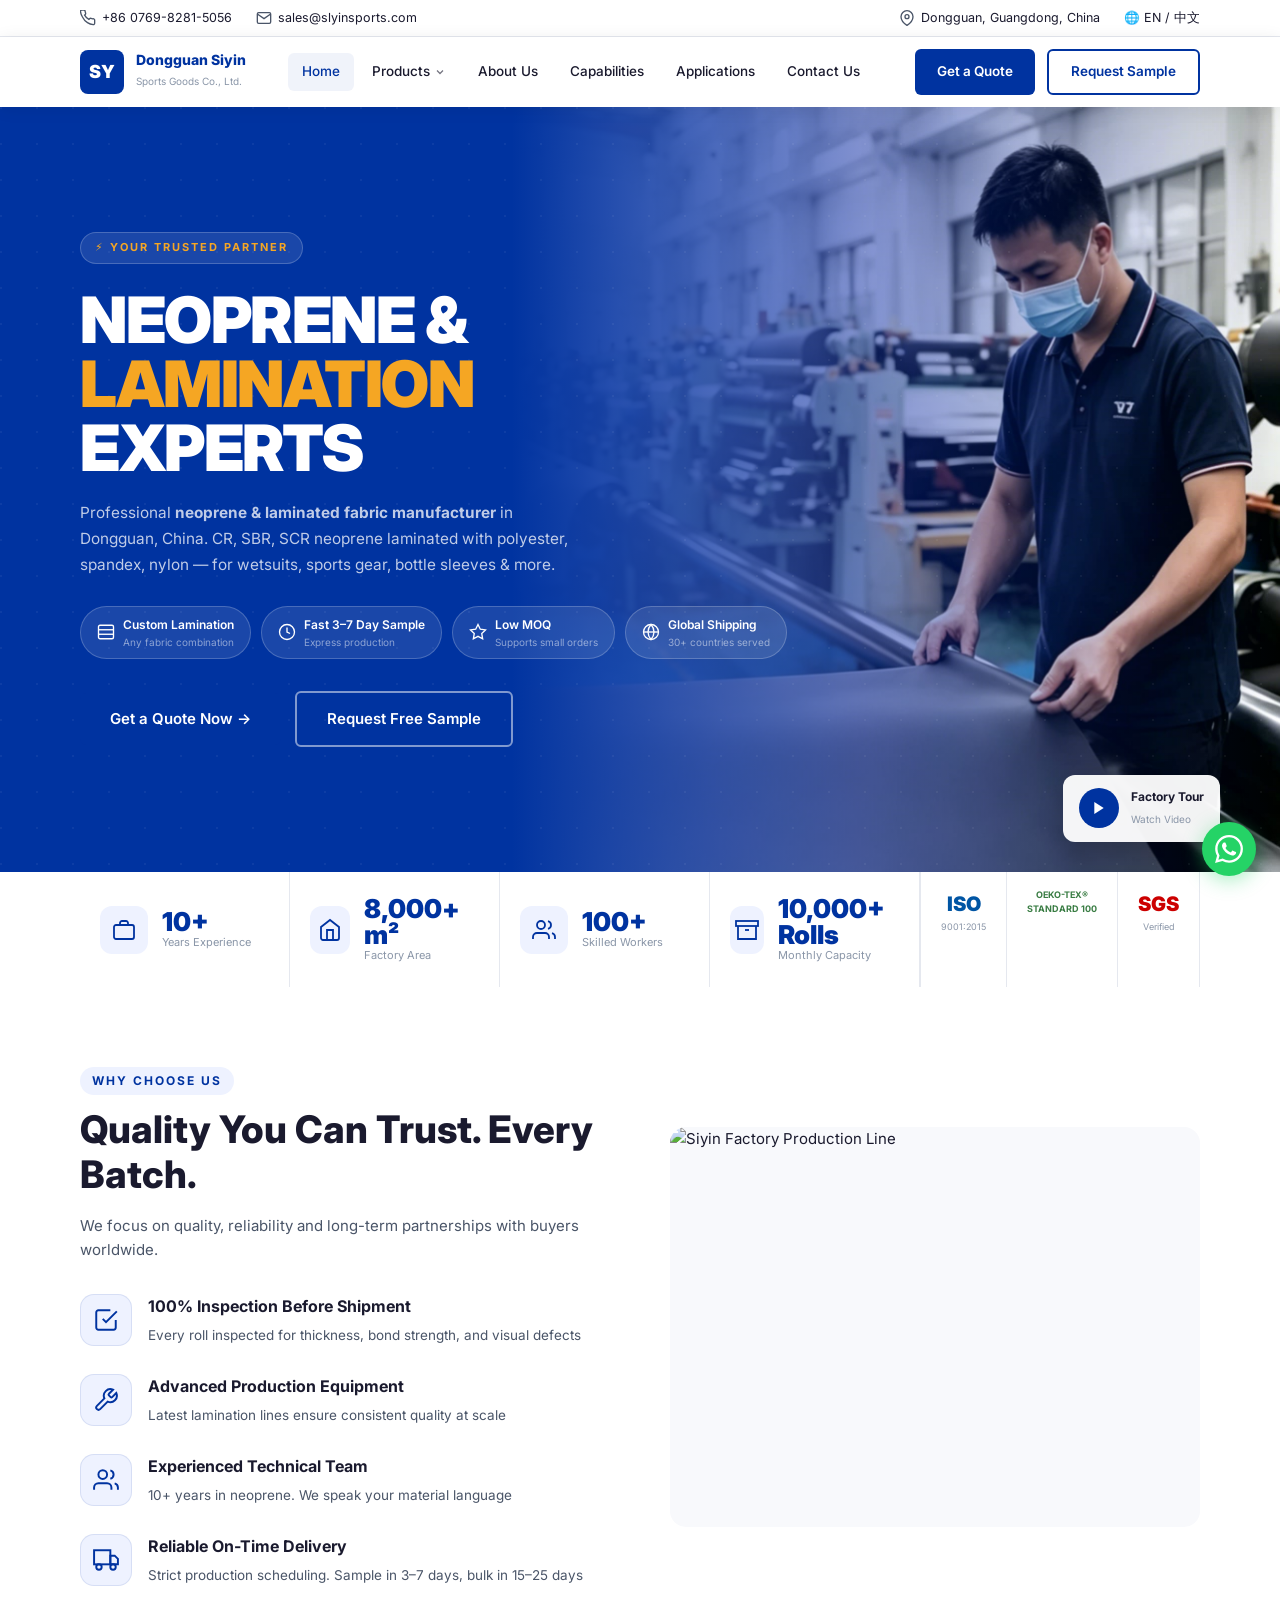
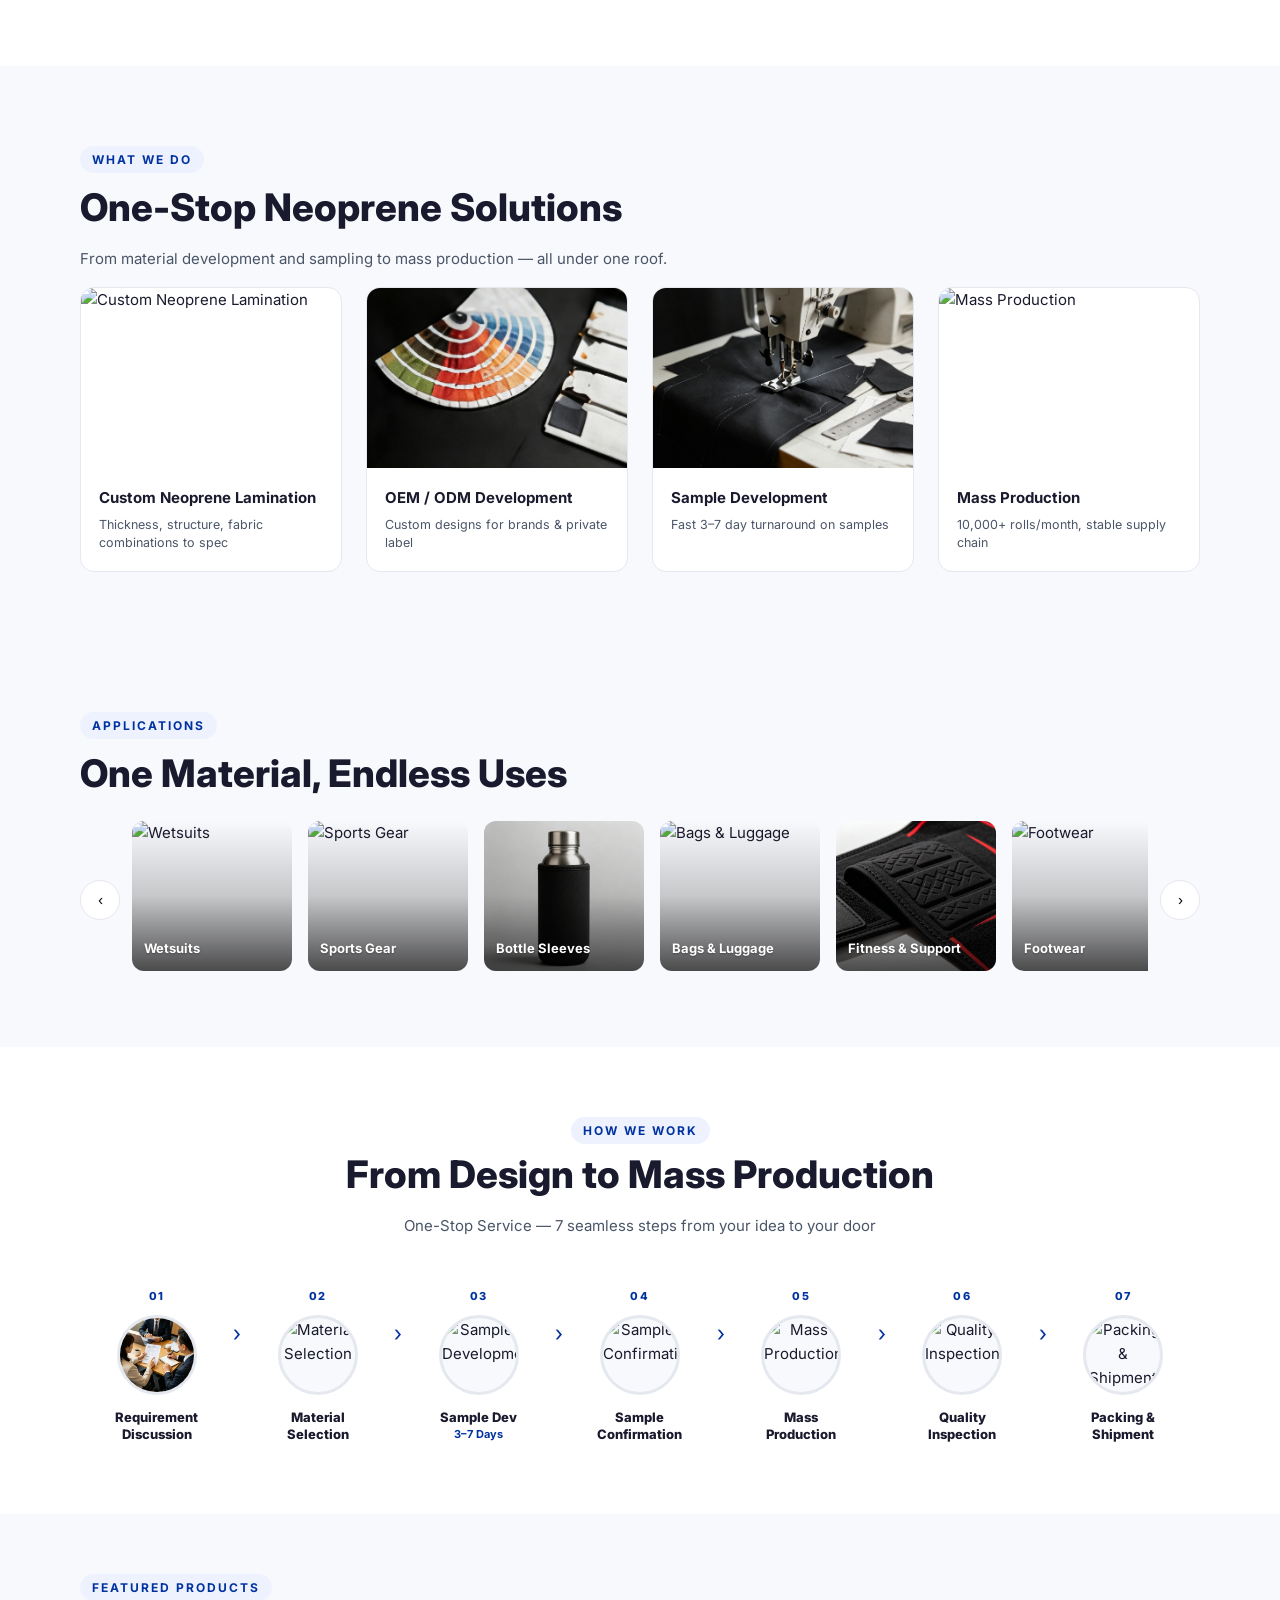
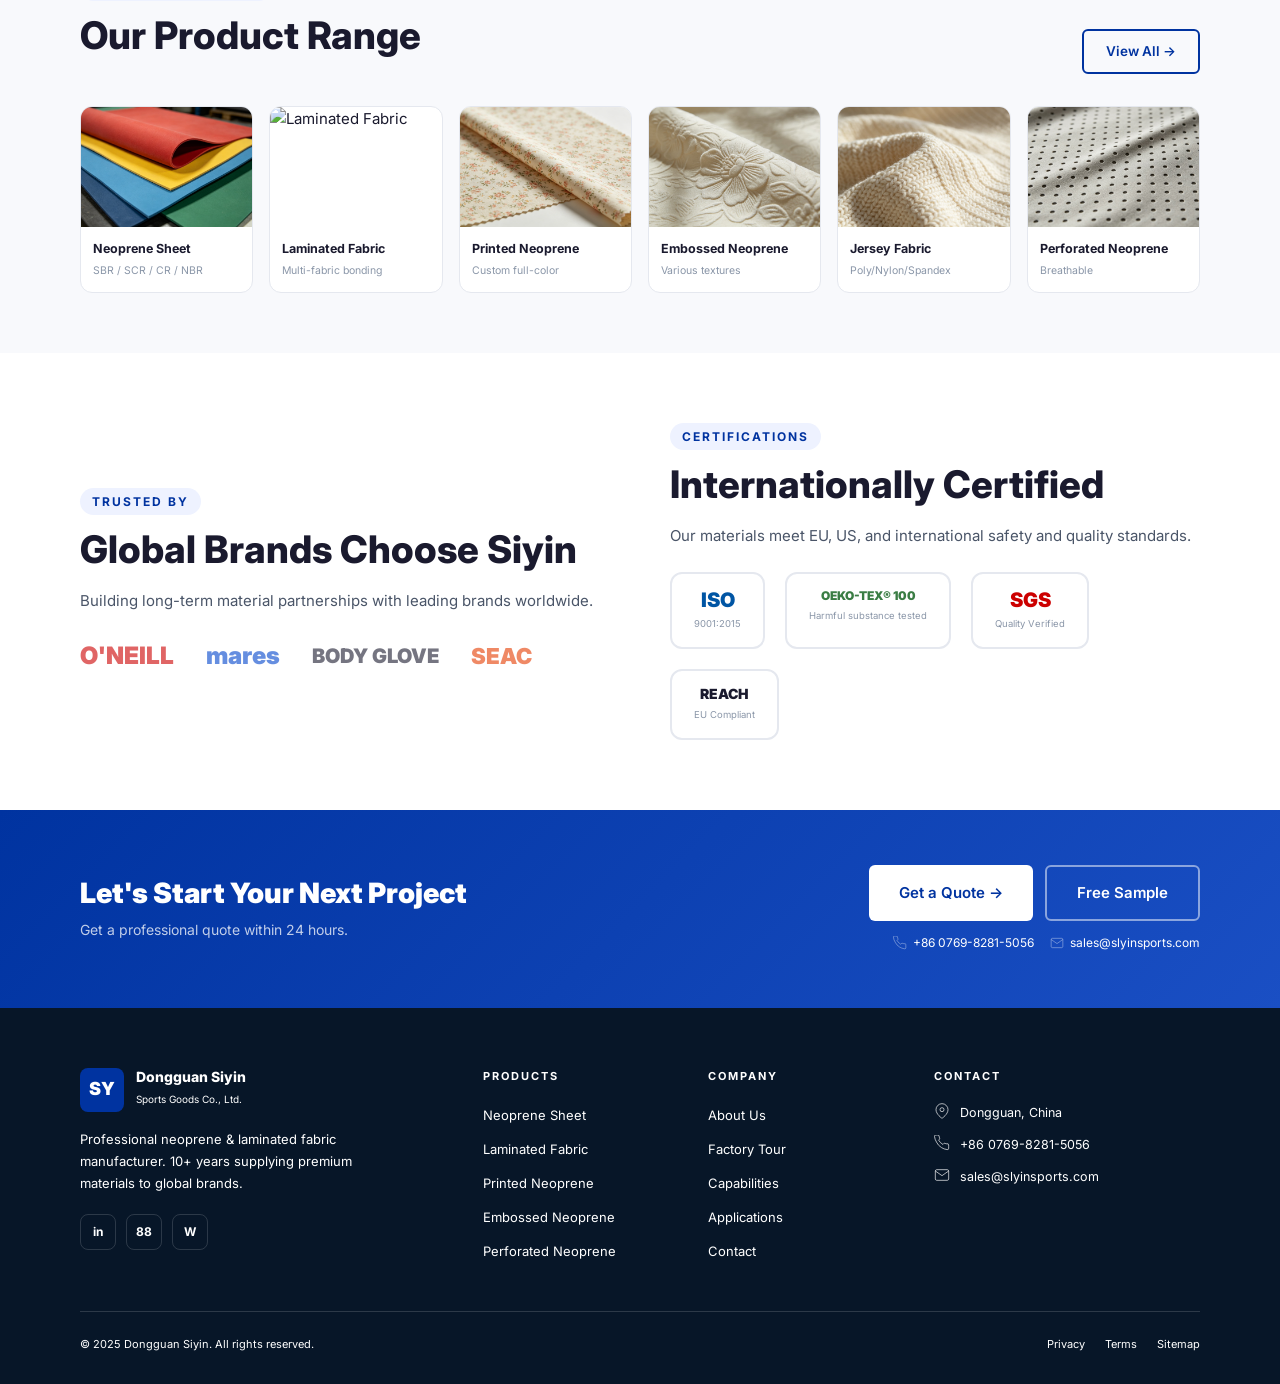
==== commit 675f3bc0: "Improve layout and functionality of process and apps sections Refactor process and application secti" ====
--- a/index.html
+++ b/index.html
@@ -812,12 +812,43 @@
   background: var(--blue);
 }
 
-/* ── Process 增强动态效果（横排滚动）── */
+/* ── Process 横排显示（电脑+手机都是横排）── */
+.process {
+  background: #fff;
+  padding: 70px 0;
+}
+.process-header {
+  text-align: center;
+  margin-bottom: 50px;
+}
+.process-flow {
+  display: flex;
+  flex-direction: row;
+  align-items: flex-start;
+  justify-content: center;
+  gap: 0;
+  overflow-x: auto;
+}
 .proc-step {
+  display: flex;
+  flex-direction: column;
+  align-items: center;
+  text-align: center;
+  flex: 1;
+  min-width: 110px;
+  padding: 0 8px;
   transition: all 0.3s ease;
   cursor: pointer;
 }
-
+.proc-dot-num {
+  display: inline-block;
+  font-size: 11px;
+  font-weight: 800;
+  letter-spacing: 1.5px;
+  color: var(--blue);
+  margin-bottom: 10px;
+  transition: transform 0.2s ease;
+}
 .proc-circle {
   width: 80px;
   height: 80px;
@@ -828,37 +859,23 @@
   margin: 0 auto 14px;
   transition: all 0.3s cubic-bezier(0.2, 0.9, 0.4, 1.1);
 }
-
 .proc-circle img {
   width: 100%;
   height: 100%;
   object-fit: cover;
   transition: transform 0.4s ease;
 }
-
 .proc-title {
   font-size: 13px;
   font-weight: 800;
   color: var(--text);
   line-height: 1.3;
 }
-
 .proc-note {
   font-size: 11px;
   color: var(--blue);
   font-weight: 700;
 }
-
-.proc-dot-num {
-  display: inline-block;
-  font-size: 11px;
-  font-weight: 800;
-  letter-spacing: 1.5px;
-  color: var(--blue);
-  margin-bottom: 10px;
-  transition: transform 0.2s ease;
-}
-
 .proc-arrow {
   padding-top: 28px;
   color: var(--blue);
@@ -870,21 +887,17 @@
 .proc-step:hover {
   transform: translateY(-4px);
 }
-
 .proc-step:hover .proc-circle {
   border-color: var(--blue);
   transform: scale(1.05);
   box-shadow: 0 8px 24px rgba(0,51,160,.2);
 }
-
 .proc-step:hover .proc-circle img {
   transform: scale(1.08);
 }
-
 .proc-step:hover .proc-title {
   color: var(--blue);
 }
-
 .proc-step:hover .proc-dot-num {
   transform: scale(1.1);
 }
@@ -1342,26 +1355,26 @@
   
   /* Process 手机端保持横排滑动 */
   .process-flow {
-    flex-direction: row;
-    overflow-x: auto;
-    gap: 8px;
+    flex-direction: row !important;
+    overflow-x: auto !important;
+    gap: 8px !important;
     -webkit-overflow-scrolling: touch;
-    padding-bottom: 16px;
+    padding-bottom: 16px !important;
   }
   .proc-step {
-    flex-direction: column;
-    text-align: center;
-    gap: 8px;
-    min-width: 100px;
-    flex-shrink: 0;
+    flex-direction: column !important;
+    text-align: center !important;
+    gap: 8px !important;
+    min-width: 100px !important;
+    flex-shrink: 0 !important;
   }
   .proc-circle {
-    margin: 0 auto 10px;
+    margin: 0 auto 10px !important;
   }
   .proc-arrow {
-    display: flex;
-    padding-top: 28px;
-    flex-shrink: 0;
+    display: block !important;
+    padding-top: 28px !important;
+    flex-shrink: 0 !important;
   }
   
   .products-grid {
@@ -1537,7 +1550,7 @@
   </div>
 </div>
 
-<!-- WHY CHOOSE US - 左边文字，右边图片 -->
+<!-- WHY CHOOSE US -->
 <div class="why-section">
   <div class="why-container">
     <div class="why-left">
@@ -1578,61 +1591,38 @@
     <h2 class="section-title">One-Stop Neoprene Solutions</h2>
     <p class="section-sub">From material development and sampling to mass production — all under one roof.</p>
     <div class="what-grid">
-      <div class="what-card">
-        <div class="what-card-img"><img src="images/lamination.jpg" alt="Custom Neoprene Lamination" loading="lazy"></div>
-        <div class="what-card-body"><div class="what-card-title">Custom Neoprene Lamination</div><div class="what-card-desc">Thickness, structure, fabric combinations to spec</div></div>
-      </div>
-      <div class="what-card">
-        <div class="what-card-img"><img src="images/oem-fabric.jpg" alt="OEM ODM Development" loading="lazy"></div>
-        <div class="what-card-body"><div class="what-card-title">OEM / ODM Development</div><div class="what-card-desc">Custom designs for brands & private label</div></div>
-      </div>
-      <div class="what-card">
-        <div class="what-card-img"><img src="images/sampling.jpg" alt="Sample Development" loading="lazy"></div>
-        <div class="what-card-body"><div class="what-card-title">Sample Development</div><div class="what-card-desc">Fast 3–7 day turnaround on samples</div></div>
-      </div>
-      <div class="what-card">
-        <div class="what-card-img"><img src="images/mass-production.jpg" alt="Mass Production" loading="lazy"></div>
-        <div class="what-card-body"><div class="what-card-title">Mass Production</div><div class="what-card-desc">10,000+ rolls/month, stable supply chain</div></div>
-      </div>
+      <div class="what-card"><div class="what-card-img"><img src="images/lamination.jpg" alt="Custom Neoprene Lamination" loading="lazy"></div><div class="what-card-body"><div class="what-card-title">Custom Neoprene Lamination</div><div class="what-card-desc">Thickness, structure, fabric combinations to spec</div></div></div>
+      <div class="what-card"><div class="what-card-img"><img src="images/oem-fabric.jpg" alt="OEM ODM Development" loading="lazy"></div><div class="what-card-body"><div class="what-card-title">OEM / ODM Development</div><div class="what-card-desc">Custom designs for brands & private label</div></div></div>
+      <div class="what-card"><div class="what-card-img"><img src="images/sampling.jpg" alt="Sample Development" loading="lazy"></div><div class="what-card-body"><div class="what-card-title">Sample Development</div><div class="what-card-desc">Fast 3–7 day turnaround on samples</div></div></div>
+      <div class="what-card"><div class="what-card-img"><img src="images/mass-production.jpg" alt="Mass Production" loading="lazy"></div><div class="what-card-body"><div class="what-card-title">Mass Production</div><div class="what-card-desc">10,000+ rolls/month, stable supply chain</div></div></div>
     </div>
   </div>
 </div>
 
-<!-- APPLICATIONS - 横向滑动 -->
+<!-- APPLICATIONS -->
 <section class="apps">
   <div class="container">
     <div class="section-tag">Applications</div>
     <h2 class="section-title">One Material, Endless Uses</h2>
     <div class="apps-slider-wrapper">
-      <button class="slider-arrow prev" onclick="scrollApps(-1)" aria-label="Previous">
-        <svg viewBox="0 0 24 24"><polyline points="15 18 9 12 15 6"/></svg>
-      </button>
-      
+      <button class="slider-arrow prev" onclick="scrollApps(-1)">‹</button>
       <div class="apps-row" id="appsRow">
-        <div class="app-tile"><img src="images/app-wetsuit.jpg" alt="Wetsuits" loading="lazy"><div class="app-tile-overlay"></div><div class="app-tile-name">Wetsuits</div></div>
-        <div class="app-tile"><img src="images/app-sports.jpg" alt="Sports Gear" loading="lazy"><div class="app-tile-overlay"></div><div class="app-tile-name">Sports Gear</div></div>
-        <div class="app-tile"><img src="images/app-bottle.jpg" alt="Bottle Sleeves" loading="lazy"><div class="app-tile-overlay"></div><div class="app-tile-name">Bottle Sleeves</div></div>
-        <div class="app-tile"><img src="images/app-bags.jpg" alt="Bags & Luggage" loading="lazy"><div class="app-tile-overlay"></div><div class="app-tile-name">Bags & Luggage</div></div>
-        <div class="app-tile"><img src="images/app-fitness.jpg" alt="Fitness & Support" loading="lazy"><div class="app-tile-overlay"></div><div class="app-tile-name">Fitness & Support</div></div>
-        <div class="app-tile"><img src="images/app-shoes.jpg" alt="Footwear" loading="lazy"><div class="app-tile-overlay"></div><div class="app-tile-name">Footwear</div></div>
-        <div class="app-tile"><img src="images/app-pet.jpg" alt="Pet Life Jackets" loading="lazy"><div class="app-tile-overlay"></div><div class="app-tile-name">Pet Life Jackets</div></div>
-        <a href="applications.html" class="app-tile-more"><div class="app-tile-more-arrow">→</div><div class="app-tile-more-label">More<br>Applications</div></a>
+        <div class="app-tile"><img src="images/app-wetsuit.jpg" alt="Wetsuits"><div class="app-tile-overlay"></div><div class="app-tile-name">Wetsuits</div></div>
+        <div class="app-tile"><img src="images/app-sports.jpg" alt="Sports Gear"><div class="app-tile-overlay"></div><div class="app-tile-name">Sports Gear</div></div>
+        <div class="app-tile"><img src="images/app-bottle.jpg" alt="Bottle Sleeves"><div class="app-tile-overlay"></div><div class="app-tile-name">Bottle Sleeves</div></div>
+        <div class="app-tile"><img src="images/app-bags.jpg" alt="Bags & Luggage"><div class="app-tile-overlay"></div><div class="app-tile-name">Bags & Luggage</div></div>
+        <div class="app-tile"><img src="images/app-fitness.jpg" alt="Fitness & Support"><div class="app-tile-overlay"></div><div class="app-tile-name">Fitness & Support</div></div>
+        <div class="app-tile"><img src="images/app-shoes.jpg" alt="Footwear"><div class="app-tile-overlay"></div><div class="app-tile-name">Footwear</div></div>
+        <div class="app-tile"><img src="images/app-pet.jpg" alt="Pet Life Jackets"><div class="app-tile-overlay"></div><div class="app-tile-name">Pet Life Jackets</div></div>
+        <a href="applications.html" class="app-tile-more"><div class="app-tile-more-arrow">→</div><div class="app-tile-more-label">More Apps</div></a>
       </div>
-      
-      <button class="slider-arrow next" onclick="scrollApps(1)" aria-label="Next">
-        <svg viewBox="0 0 24 24"><polyline points="9 18 15 12 9 6"/></svg>
-      </button>
-    </div>
-    
-    <div class="scroll-indicator" id="scrollIndicator">
-      <div class="scroll-dot active" onclick="scrollToSlide(0)"></div>
-      <div class="scroll-dot" onclick="scrollToSlide(1)"></div>
-      <div class="scroll-dot" onclick="scrollToSlide(2)"></div>
-    </div>
+      <button class="slider-arrow next" onclick="scrollApps(1)">›</button>
+    </div>
+    <div class="scroll-indicator"><div class="scroll-dot active"></div><div class="scroll-dot"></div><div class="scroll-dot"></div></div>
   </div>
 </section>
 
-<!-- PROCESS - 横排显示（电脑+手机都是横排） -->
+<!-- PROCESS -->
 <section class="process">
   <div class="container">
     <div class="process-header">
@@ -1663,20 +1653,20 @@
   <div class="container">
     <div class="products-header">
       <div><div class="section-tag">Featured Products</div><h2 class="section-title">Our Product Range</h2></div>
-      <a href="products.html" class="btn btn-outline">View All Products →</a>
+      <a href="products.html" class="btn btn-outline">View All →</a>
     </div>
     <div class="products-grid">
-      <a href="products.html#neoprene-sheet" class="prod-card"><div class="prod-img"><img src="images/prod-sheet.jpg" alt="Neoprene Sheet" loading="lazy"></div><div class="prod-body"><div class="prod-name">Neoprene Sheet</div><div class="prod-spec">SBR / SCR / CR / NBR</div></div></a>
-      <a href="products.html#laminated" class="prod-card"><div class="prod-img"><img src="images/prod-laminated.jpg" alt="Laminated Fabric" loading="lazy"></div><div class="prod-body"><div class="prod-name">Laminated Fabric</div><div class="prod-spec">Multi-fabric bonding</div></div></a>
-      <a href="products.html#printed" class="prod-card"><div class="prod-img"><img src="images/prod-printed.jpg" alt="Printed Neoprene" loading="lazy"></div><div class="prod-body"><div class="prod-name">Printed Neoprene</div><div class="prod-spec">Custom full-color print</div></div></a>
-      <a href="products.html#embossed" class="prod-card"><div class="prod-img"><img src="images/prod-embossed.jpg" alt="Embossed Neoprene" loading="lazy"></div><div class="prod-body"><div class="prod-name">Embossed Neoprene</div><div class="prod-spec">Various textures</div></div></a>
-      <a href="products.html#jersey" class="prod-card"><div class="prod-img"><img src="images/prod-jersey.jpg" alt="Jersey Fabric" loading="lazy"></div><div class="prod-body"><div class="prod-name">Jersey Fabric</div><div class="prod-spec">Polyester / Nylon / Spandex</div></div></a>
-      <a href="products.html#perforated" class="prod-card"><div class="prod-img"><img src="images/prod-perforated.jpg" alt="Perforated Neoprene" loading="lazy"></div><div class="prod-body"><div class="prod-name">Perforated Neoprene</div><div class="prod-spec">Breathable & lightweight</div></div></a>
+      <a href="products.html#neoprene-sheet" class="prod-card"><div class="prod-img"><img src="images/prod-sheet.jpg" alt="Neoprene Sheet"></div><div class="prod-body"><div class="prod-name">Neoprene Sheet</div><div class="prod-spec">SBR / SCR / CR / NBR</div></div></a>
+      <a href="products.html#laminated" class="prod-card"><div class="prod-img"><img src="images/prod-laminated.jpg" alt="Laminated Fabric"></div><div class="prod-body"><div class="prod-name">Laminated Fabric</div><div class="prod-spec">Multi-fabric bonding</div></div></a>
+      <a href="products.html#printed" class="prod-card"><div class="prod-img"><img src="images/prod-printed.jpg" alt="Printed Neoprene"></div><div class="prod-body"><div class="prod-name">Printed Neoprene</div><div class="prod-spec">Custom full-color</div></div></a>
+      <a href="products.html#embossed" class="prod-card"><div class="prod-img"><img src="images/prod-embossed.jpg" alt="Embossed Neoprene"></div><div class="prod-body"><div class="prod-name">Embossed Neoprene</div><div class="prod-spec">Various textures</div></div></a>
+      <a href="products.html#jersey" class="prod-card"><div class="prod-img"><img src="images/prod-jersey.jpg" alt="Jersey Fabric"></div><div class="prod-body"><div class="prod-name">Jersey Fabric</div><div class="prod-spec">Poly/Nylon/Spandex</div></div></a>
+      <a href="products.html#perforated" class="prod-card"><div class="prod-img"><img src="images/prod-perforated.jpg" alt="Perforated Neoprene"></div><div class="prod-body"><div class="prod-name">Perforated Neoprene</div><div class="prod-spec">Breathable</div></div></a>
     </div>
   </div>
 </section>
 
-<!-- TRUSTED BY + CERTS -->
+<!-- TRUSTED BY -->
 <section class="trust">
   <div class="container trust-grid">
     <div>
@@ -1696,7 +1686,7 @@
       <p class="section-sub">Our materials meet EU, US, and international safety and quality standards.</p>
       <div class="cert-badges">
         <div class="cert-badge"><div class="cert-big" style="color:#0055A4">ISO</div><div class="cert-small">9001:2015</div></div>
-        <div class="cert-badge"><div class="cert-big" style="color:#3a7d44;font-size:12px;">OEKO-TEX®<br>100</div><div class="cert-small">Harmful substance tested</div></div>
+        <div class="cert-badge"><div class="cert-big" style="color:#3a7d44;font-size:12px;">OEKO-TEX® 100</div><div class="cert-small">Harmful substance tested</div></div>
         <div class="cert-badge"><div class="cert-big" style="color:#CC0000">SGS</div><div class="cert-small">Quality Verified</div></div>
         <div class="cert-badge"><div class="cert-big" style="font-size:14px;">REACH</div><div class="cert-small">EU Compliant</div></div>
       </div>
@@ -1708,18 +1698,17 @@
 <section class="cta-band">
   <div class="container cta-band-inner">
     <div>
-      <h2>Let's Start Your<br>Next Project</h2>
-      <p>Tell us your requirements. Get a professional quote within 24 hours.</p>
+      <h2>Let's Start Your Next Project</h2>
+      <p>Get a professional quote within 24 hours.</p>
     </div>
     <div class="cta-band-right">
       <div class="cta-band-btns">
-        <a href="contact.html?inquiry=quote" class="btn btn-white btn-lg">Get a Quote Now →</a>
-        <a href="contact.html?inquiry=sample" class="btn btn-ghost btn-lg">Free Sample Kit</a>
+        <a href="contact.html?inquiry=quote" class="btn btn-white btn-lg">Get a Quote →</a>
+        <a href="contact.html?inquiry=sample" class="btn btn-ghost btn-lg">Free Sample</a>
       </div>
       <div class="cta-contacts">
         <div class="cta-contact-item"><svg viewBox="0 0 24 24"><path d="M22 16.92v3a2 2 0 01-2.18 2 19.79 19.79 0 01-8.63-3.07A19.5 19.5 0 013.7 10.5a19.79 19.79 0 01-3-8.59A2 2 0 012.68 0h3a2 2 0 012 1.72 12.84 12.84 0 00.7 2.81 2 2 0 01-.45 2.11L6.91 7.69a16 16 0 006.4 6.4l1.06-1.06a2 2 0 012.11-.45 12.84 12.84 0 002.81.7A2 2 0 0122 14.92z"/></svg><a href="tel:+8607698281508">+86 0769-8281-5056</a></div>
         <div class="cta-contact-item"><svg viewBox="0 0 24 24"><path d="M4 4h16c1.1 0 2 .9 2 2v12c0 1.1-.9 2-2 2H4c-1.1 0-2-.9-2-2V6c0-1.1.9-2 2-2z"/><polyline points="22,6 12,13 2,6"/></svg><a href="mailto:sales@slyinsports.com">sales@slyinsports.com</a></div>
-        <div class="cta-contact-item"><svg viewBox="0 0 24 24"><path d="M21 10c0 7-9 13-9 13s-9-6-9-13a9 9 0 0118 0z"/><circle cx="12" cy="10" r="3"/></svg>Dongguan, China</div>
       </div>
     </div>
   </div>
@@ -1731,69 +1720,39 @@
     <div class="footer-grid">
       <div>
         <div class="footer-logo logo"><div class="logo-mark"><span>SY</span></div><div class="logo-info"><strong>Dongguan Siyin</strong><em>Sports Goods Co., Ltd.</em></div></div>
-        <p class="footer-about-text">Professional neoprene & laminated fabric manufacturer. 10+ years supplying premium materials to global sports, marine, and industrial brands.</p>
+        <p class="footer-about-text">Professional neoprene & laminated fabric manufacturer. 10+ years supplying premium materials to global brands.</p>
         <div class="footer-socials"><div class="social-btn">in</div><div class="social-btn">88</div><div class="social-btn">W</div></div>
       </div>
       <div><div class="footer-col-title">Products</div><ul class="footer-links"><li><a href="products.html#neoprene-sheet">Neoprene Sheet</a></li><li><a href="products.html#laminated">Laminated Fabric</a></li><li><a href="products.html#printed">Printed Neoprene</a></li><li><a href="products.html#embossed">Embossed Neoprene</a></li><li><a href="products.html#perforated">Perforated Neoprene</a></li></ul></div>
-      <div><div class="footer-col-title">Company</div><ul class="footer-links"><li><a href="about.html">About Us</a></li><li><a href="about.html#factory">Factory Tour</a></li><li><a href="about.html#capabilities">Capabilities</a></li><li><a href="applications.html">Applications</a></li><li><a href="contact.html">Contact Us</a></li></ul></div>
-      <div><div class="footer-col-title">Contact Us</div><div class="footer-contact-item"><svg viewBox="0 0 24 24"><path d="M21 10c0 7-9 13-9 13s-9-6-9-13a9 9 0 0118 0z"/><circle cx="12" cy="10" r="3"/></svg><span>Dongguan City, China 523000</span></div><div class="footer-contact-item"><svg viewBox="0 0 24 24"><path d="M22 16.92v3a2 2 0 01-2.18 2 19.79 19.79 0 01-8.63-3.07A19.5 19.5 0 013.7 10.5a19.79 19.79 0 01-3-8.59A2 2 0 012.68 0h3a2 2 0 012 1.72 12.84 12.84 0 00.7 2.81 2 2 0 01-.45 2.11L6.91 7.69a16 16 0 006.4 6.4l1.06-1.06a2 2 0 012.11-.45 12.84 12.84 0 002.81.7A2 2 0 0122 14.92z"/></svg><a href="tel:+8607698281508">+86 0769-8281-5056</a></div><div class="footer-contact-item"><svg viewBox="0 0 24 24"><path d="M4 4h16c1.1 0 2 .9 2 2v12c0 1.1-.9 2-2 2H4c-1.1 0-2-.9-2-2V6c0-1.1.9-2 2-2z"/><polyline points="22,6 12,13 2,6"/></svg><a href="mailto:sales@slyinsports.com">sales@slyinsports.com</a></div></div>
-    </div>
-    <div class="footer-bar"><p>© 2025 Dongguan Siyin Sports Goods Co., Ltd. All Rights Reserved.</p><div class="footer-bar-links"><a href="#">Privacy Policy</a><a href="#">Terms of Use</a><a href="#">Sitemap</a></div></div>
+      <div><div class="footer-col-title">Company</div><ul class="footer-links"><li><a href="about.html">About Us</a></li><li><a href="about.html#factory">Factory Tour</a></li><li><a href="about.html#capabilities">Capabilities</a></li><li><a href="applications.html">Applications</a></li><li><a href="contact.html">Contact</a></li></ul></div>
+      <div><div class="footer-col-title">Contact</div><div class="footer-contact-item"><svg viewBox="0 0 24 24"><path d="M21 10c0 7-9 13-9 13s-9-6-9-13a9 9 0 0118 0z"/><circle cx="12" cy="10" r="3"/></svg><span>Dongguan, China</span></div><div class="footer-contact-item"><svg viewBox="0 0 24 24"><path d="M22 16.92v3a2 2 0 01-2.18 2 19.79 19.79 0 01-8.63-3.07A19.5 19.5 0 013.7 10.5a19.79 19.79 0 01-3-8.59A2 2 0 012.68 0h3a2 2 0 012 1.72 12.84 12.84 0 00.7 2.81 2 2 0 01-.45 2.11L6.91 7.69a16 16 0 006.4 6.4l1.06-1.06a2 2 0 012.11-.45 12.84 12.84 0 002.81.7A2 2 0 0122 14.92z"/></svg><a href="tel:+8607698281508">+86 0769-8281-5056</a></div><div class="footer-contact-item"><svg viewBox="0 0 24 24"><path d="M4 4h16c1.1 0 2 .9 2 2v12c0 1.1-.9 2-2 2H4c-1.1 0-2-.9-2-2V6c0-1.1.9-2 2-2z"/><polyline points="22,6 12,13 2,6"/></svg><a href="mailto:sales@slyinsports.com">sales@slyinsports.com</a></div></div>
+    </div>
+    <div class="footer-bar"><p>© 2025 Dongguan Siyin. All rights reserved.</p><div class="footer-bar-links"><a href="#">Privacy</a><a href="#">Terms</a><a href="#">Sitemap</a></div></div>
   </div>
 </footer>
 
-<!-- WhatsApp Float -->
-<a class="wa-float" href="https://wa.me/8613900000000?text=Hello,%20I'm%20interested%20in%20your%20neoprene%20products." target="_blank" title="Chat on WhatsApp">
+<a class="wa-float" href="https://wa.me/8613900000000" target="_blank">
   <svg viewBox="0 0 24 24"><path d="M17.472 14.382c-.297-.149-1.758-.867-2.03-.967-.273-.099-.471-.148-.67.15-.197.297-.767.966-.94 1.164-.173.199-.347.223-.644.075-.297-.15-1.255-.463-2.39-1.475-.883-.788-1.48-1.761-1.653-2.059-.173-.297-.018-.458.13-.606.134-.133.298-.347.446-.52.149-.174.198-.298.298-.497.099-.198.05-.371-.025-.52-.075-.149-.669-1.612-.916-2.207-.242-.579-.487-.5-.669-.51-.173-.008-.371-.01-.57-.01-.198 0-.52.074-.792.372-.272.297-1.04 1.016-1.04 2.479 0 1.462 1.065 2.875 1.213 3.074.149.198 2.096 3.2 5.077 4.487.709.306 1.262.489 1.694.625.712.227 1.36.195 1.871.118.571-.085 1.758-.719 2.006-1.413.248-.694.248-1.289.173-1.413-.074-.124-.272-.198-.57-.347m-5.421 7.403h-.004a9.87 9.87 0 01-5.031-1.378l-.361-.214-3.741.982.998-3.648-.235-.374a9.86 9.86 0 01-1.51-5.26c.001-5.45 4.436-9.884 9.888-9.884 2.64 0 5.122 1.03 6.988 2.898a9.825 9.825 0 012.893 6.994c-.003 5.45-4.437 9.884-9.885 9.884m8.413-18.297A11.815 11.815 0 0012.05 0C5.495 0 .16 5.335.157 11.892c0 2.096.547 4.142 1.588 5.945L.057 24l6.305-1.654a11.882 11.882 0 005.683 1.448h.005c6.554 0 11.89-5.335 11.893-11.893a11.821 11.821 0 00-3.48-8.413Z"/></svg>
 </a>
 
 <script src="main.js"></script>
 <script>
-// Applications 滑动功能
-function scrollApps(direction) {
-  const container = document.getElementById('appsRow');
-  if (!container) return;
-  const scrollAmount = 280;
-  container.scrollBy({
-    left: direction * scrollAmount,
-    behavior: 'smooth'
+function scrollApps(d) {
+  const c = document.getElementById('appsRow');
+  if(c) c.scrollBy({ left: d * 280, behavior: 'smooth' });
+}
+function animateStep(el) {
+  el.classList.remove('step-animate');
+  void el.offsetWidth;
+  el.classList.add('step-animate');
+  setTimeout(() => el.classList.remove('step-animate'), 300);
+}
+if(document.getElementById('appsRow')) {
+  const row = document.getElementById('appsRow');
+  row.addEventListener('scroll', function() {
+    const idx = Math.round(row.scrollLeft / (row.scrollWidth - row.clientWidth) * 2);
+    document.querySelectorAll('.scroll-dot').forEach((d,i)=>d.classList.toggle('active',i===idx));
   });
-}
-
-function scrollToSlide(index) {
-  const container = document.getElementById('appsRow');
-  if (!container) return;
-  const scrollAmount = index * 280;
-  container.scrollTo({
-    left: scrollAmount,
-    behavior: 'smooth'
-  });
-}
-
-// 监听滚动更新小圆点
-if (document.getElementById('appsRow')) {
-  const appsRow = document.getElementById('appsRow');
-  appsRow.addEventListener('scroll', function() {
-    const scrollLeft = appsRow.scrollLeft;
-    const maxScroll = appsRow.scrollWidth - appsRow.clientWidth;
-    const totalDots = document.querySelectorAll('.scroll-dot').length;
-    if (maxScroll <= 0) return;
-    const index = Math.round((scrollLeft / maxScroll) * (totalDots - 1));
-    const dots = document.querySelectorAll('.scroll-dot');
-    dots.forEach((dot, i) => {
-      dot.classList.toggle('active', i === index);
-    });
-  });
-}
-
-// Process 步骤点击动态效果
-function animateStep(element) {
-  element.classList.remove('step-animate');
-  void element.offsetWidth;
-  element.classList.add('step-animate');
-  setTimeout(() => {
-    element.classList.remove('step-animate');
-  }, 300);
 }
 </script>
 </body>
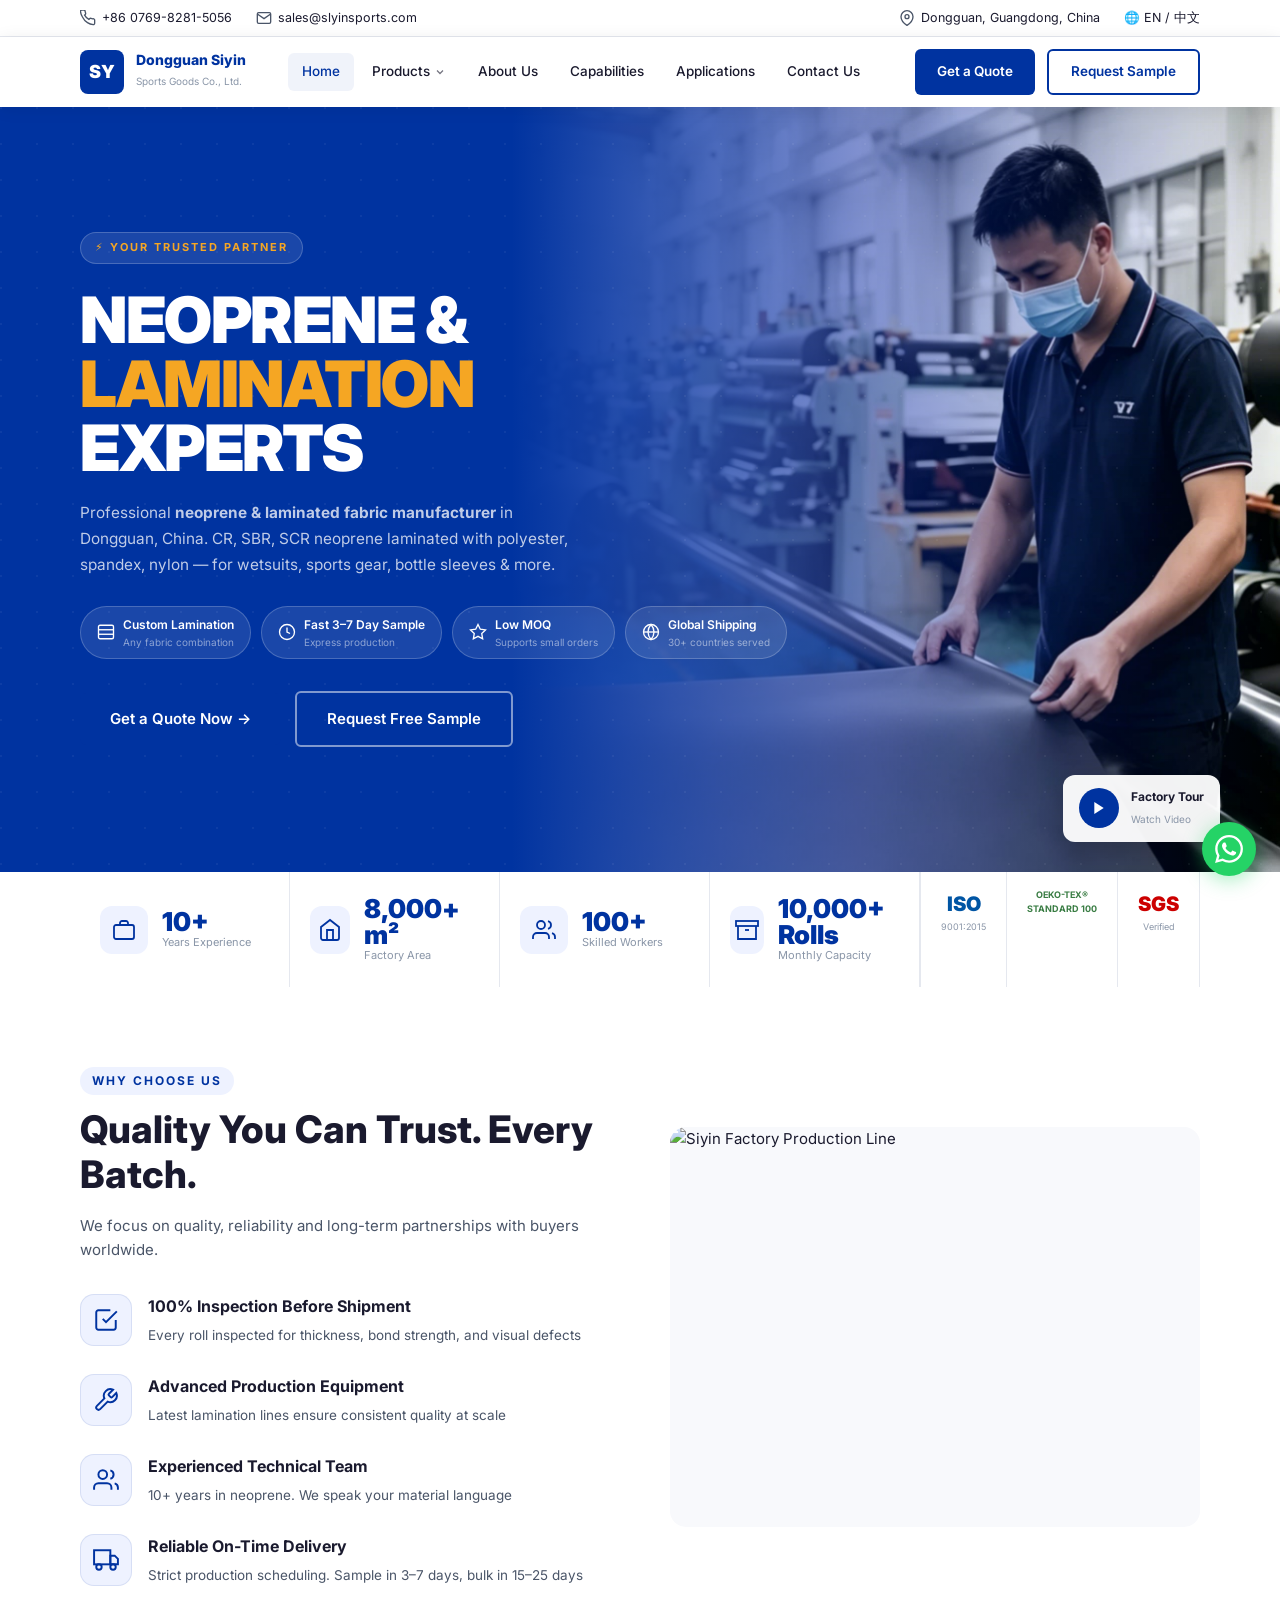
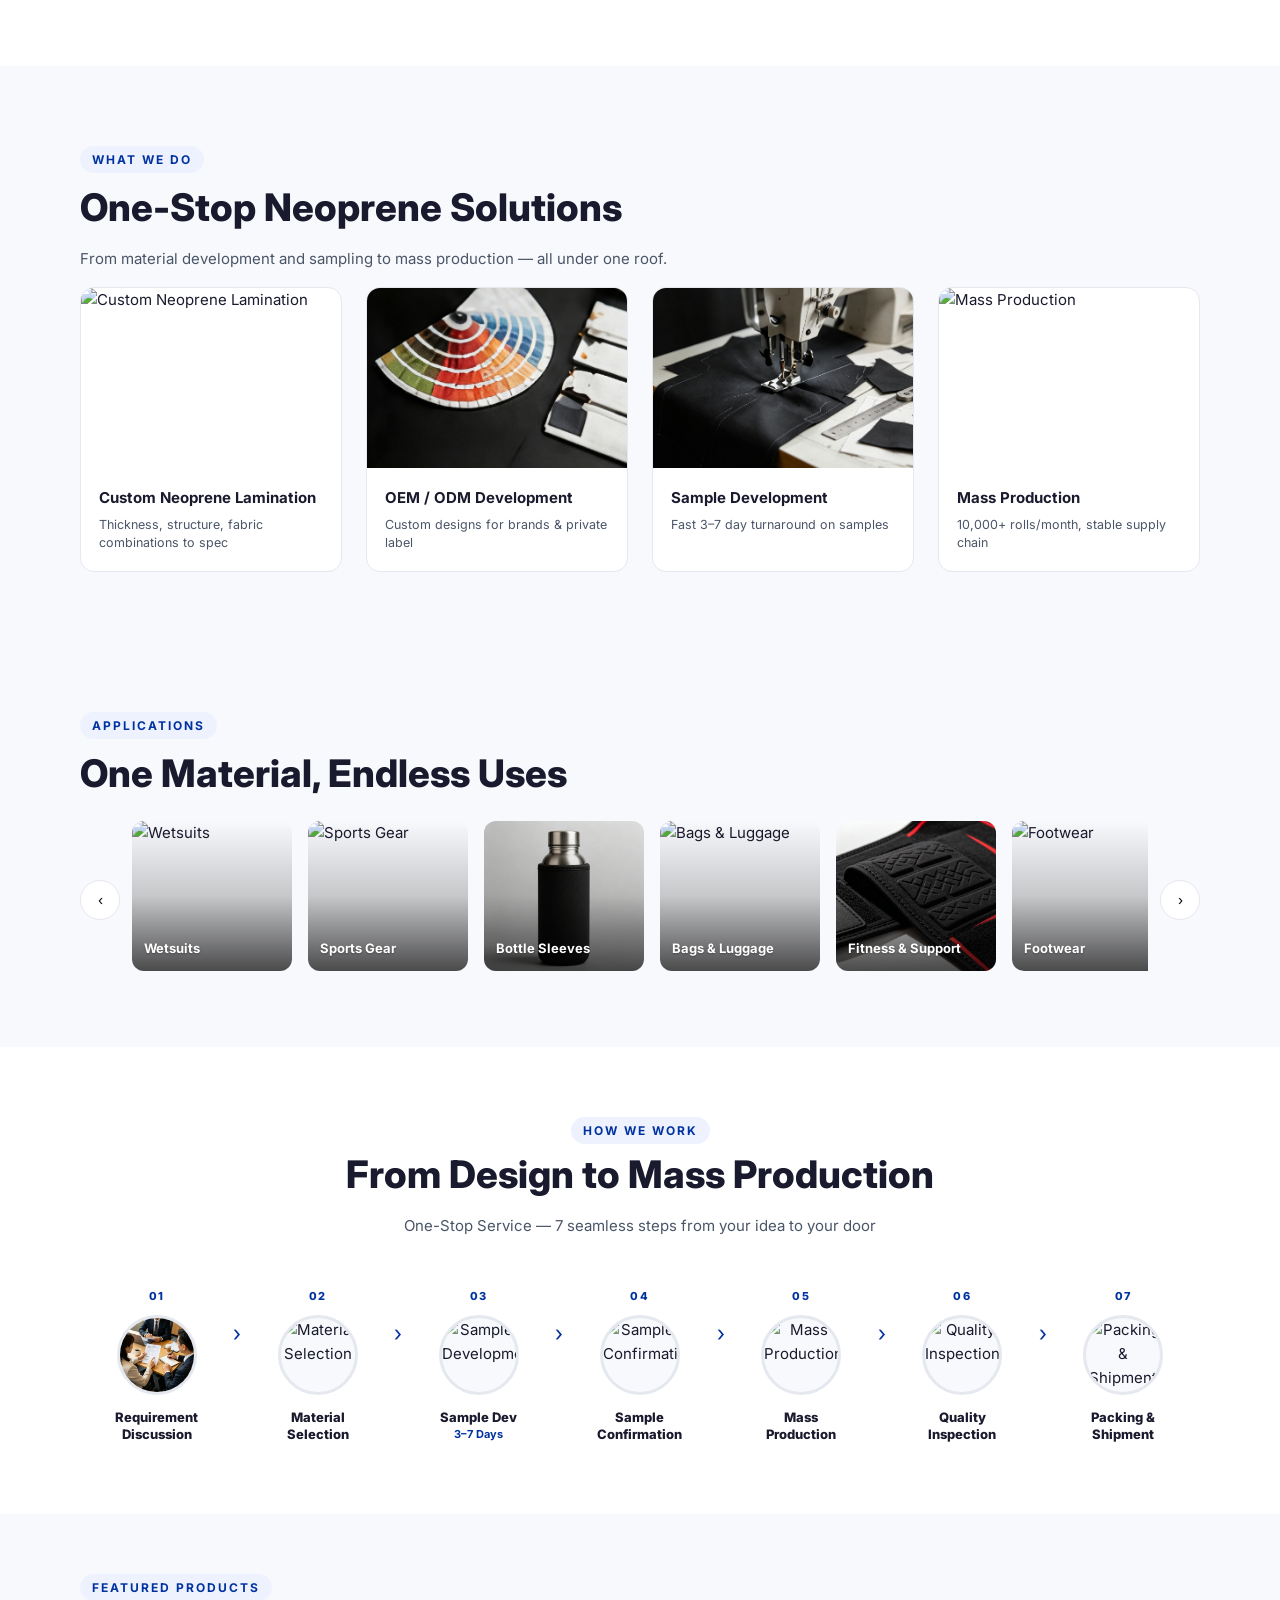
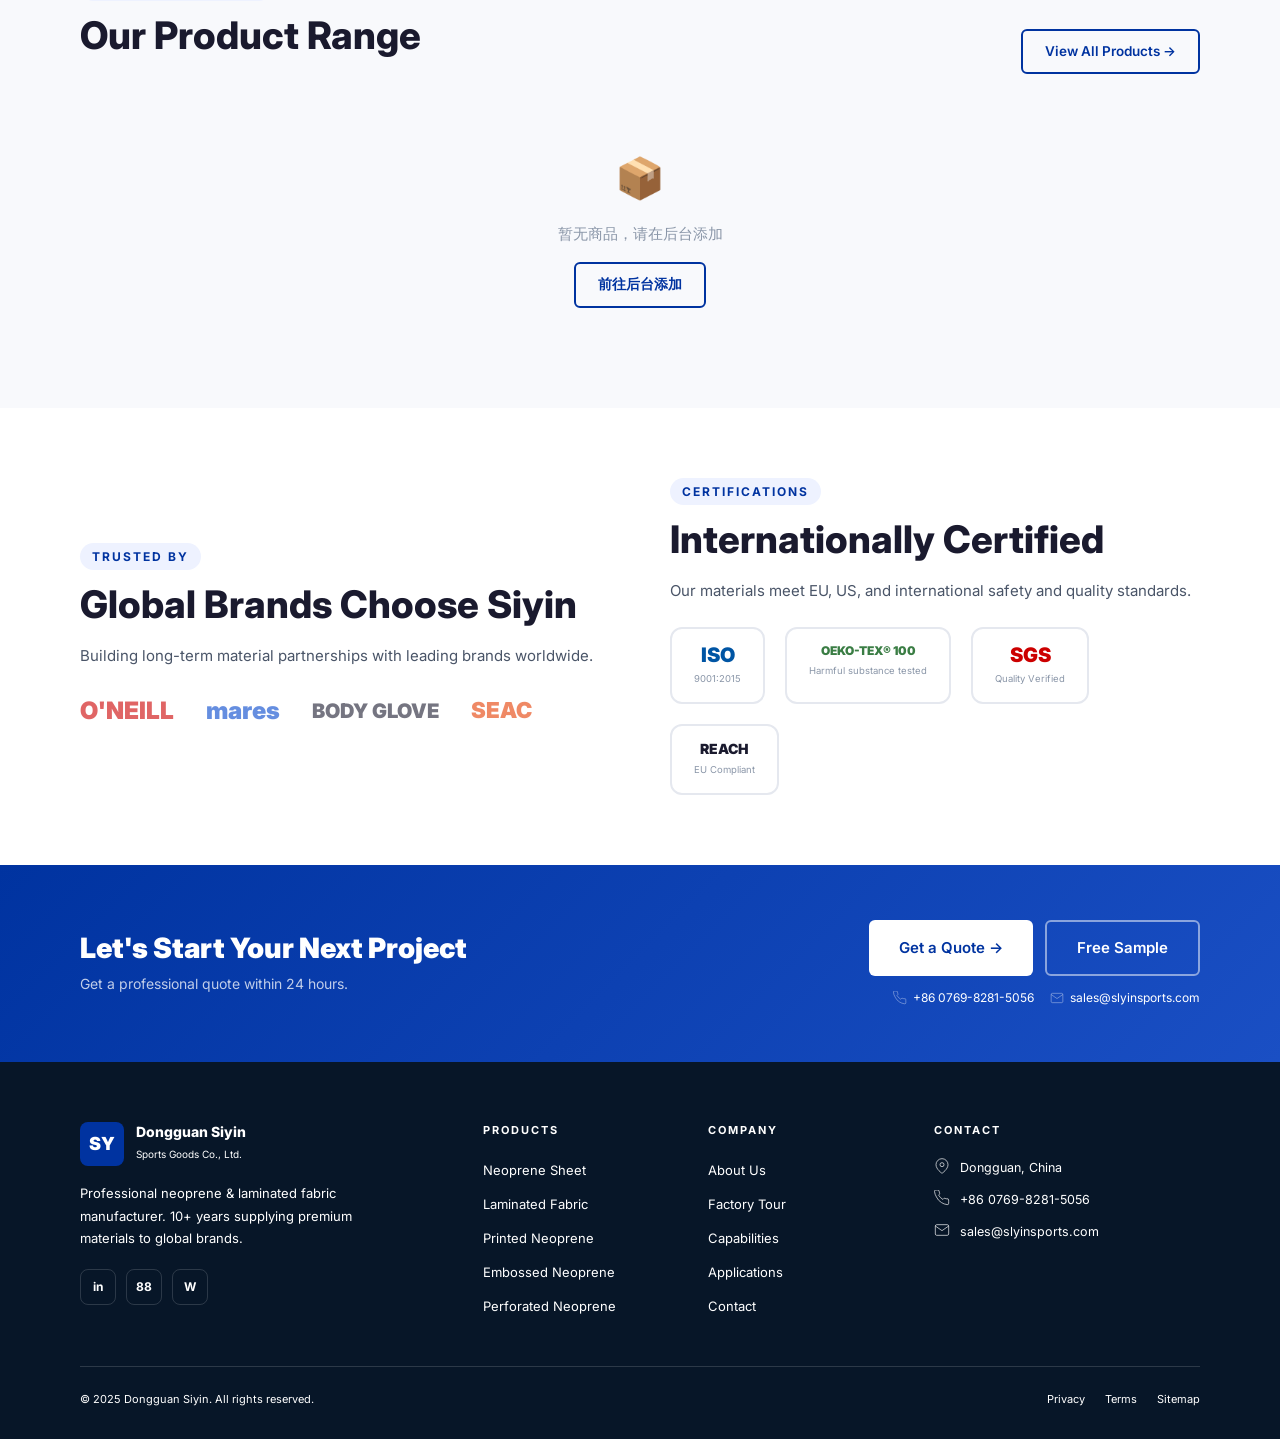
==== commit 6f26e8ab: "Update button text for product view link" ====
--- a/index.html
+++ b/index.html
@@ -1653,15 +1653,10 @@
   <div class="container">
     <div class="products-header">
       <div><div class="section-tag">Featured Products</div><h2 class="section-title">Our Product Range</h2></div>
-      <a href="products.html" class="btn btn-outline">View All →</a>
+      <a href="products.html" class="btn btn-outline">View All Products →</a>
     </div>
     <div class="products-grid">
-      <a href="products.html#neoprene-sheet" class="prod-card"><div class="prod-img"><img src="images/prod-sheet.jpg" alt="Neoprene Sheet"></div><div class="prod-body"><div class="prod-name">Neoprene Sheet</div><div class="prod-spec">SBR / SCR / CR / NBR</div></div></a>
-      <a href="products.html#laminated" class="prod-card"><div class="prod-img"><img src="images/prod-laminated.jpg" alt="Laminated Fabric"></div><div class="prod-body"><div class="prod-name">Laminated Fabric</div><div class="prod-spec">Multi-fabric bonding</div></div></a>
-      <a href="products.html#printed" class="prod-card"><div class="prod-img"><img src="images/prod-printed.jpg" alt="Printed Neoprene"></div><div class="prod-body"><div class="prod-name">Printed Neoprene</div><div class="prod-spec">Custom full-color</div></div></a>
-      <a href="products.html#embossed" class="prod-card"><div class="prod-img"><img src="images/prod-embossed.jpg" alt="Embossed Neoprene"></div><div class="prod-body"><div class="prod-name">Embossed Neoprene</div><div class="prod-spec">Various textures</div></div></a>
-      <a href="products.html#jersey" class="prod-card"><div class="prod-img"><img src="images/prod-jersey.jpg" alt="Jersey Fabric"></div><div class="prod-body"><div class="prod-name">Jersey Fabric</div><div class="prod-spec">Poly/Nylon/Spandex</div></div></a>
-      <a href="products.html#perforated" class="prod-card"><div class="prod-img"><img src="images/prod-perforated.jpg" alt="Perforated Neoprene"></div><div class="prod-body"><div class="prod-name">Perforated Neoprene</div><div class="prod-spec">Breathable</div></div></a>
+      <!-- 商品会由 JavaScript 动态加载 -->
     </div>
   </div>
 </section>
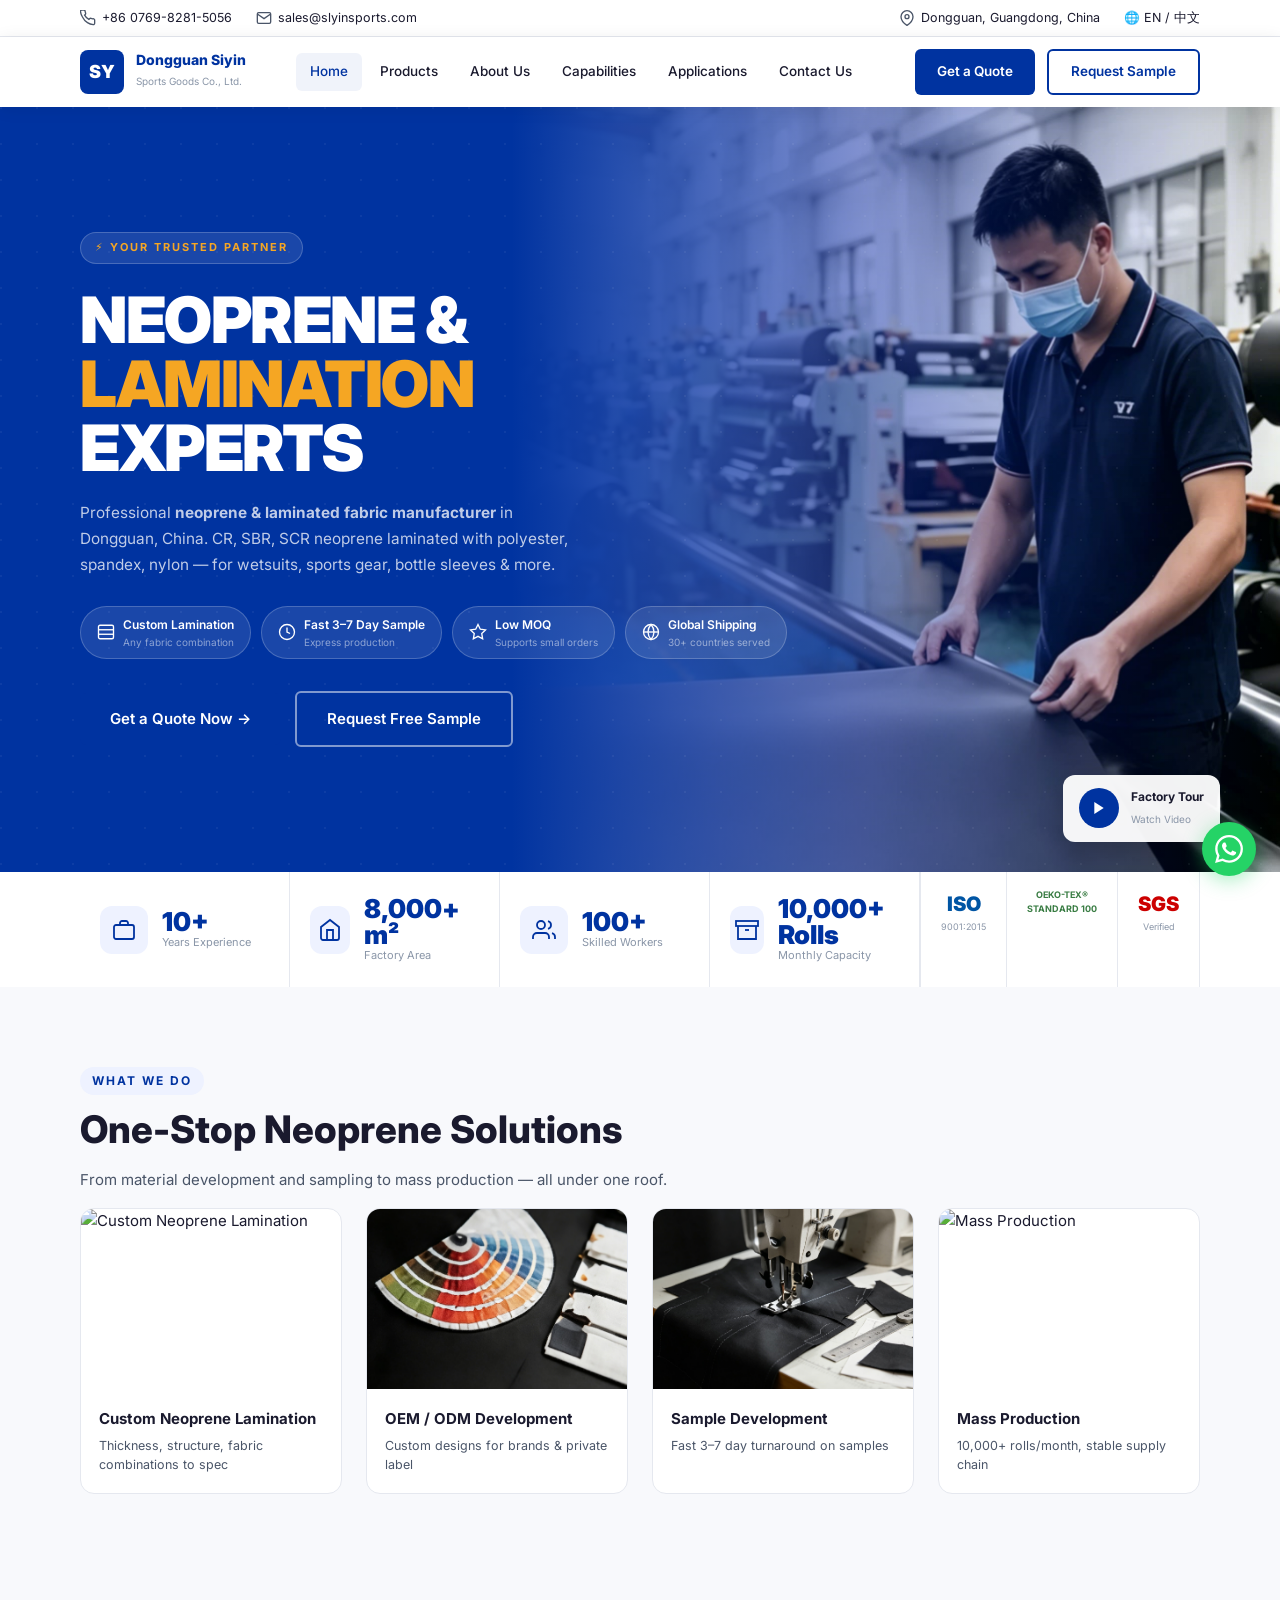
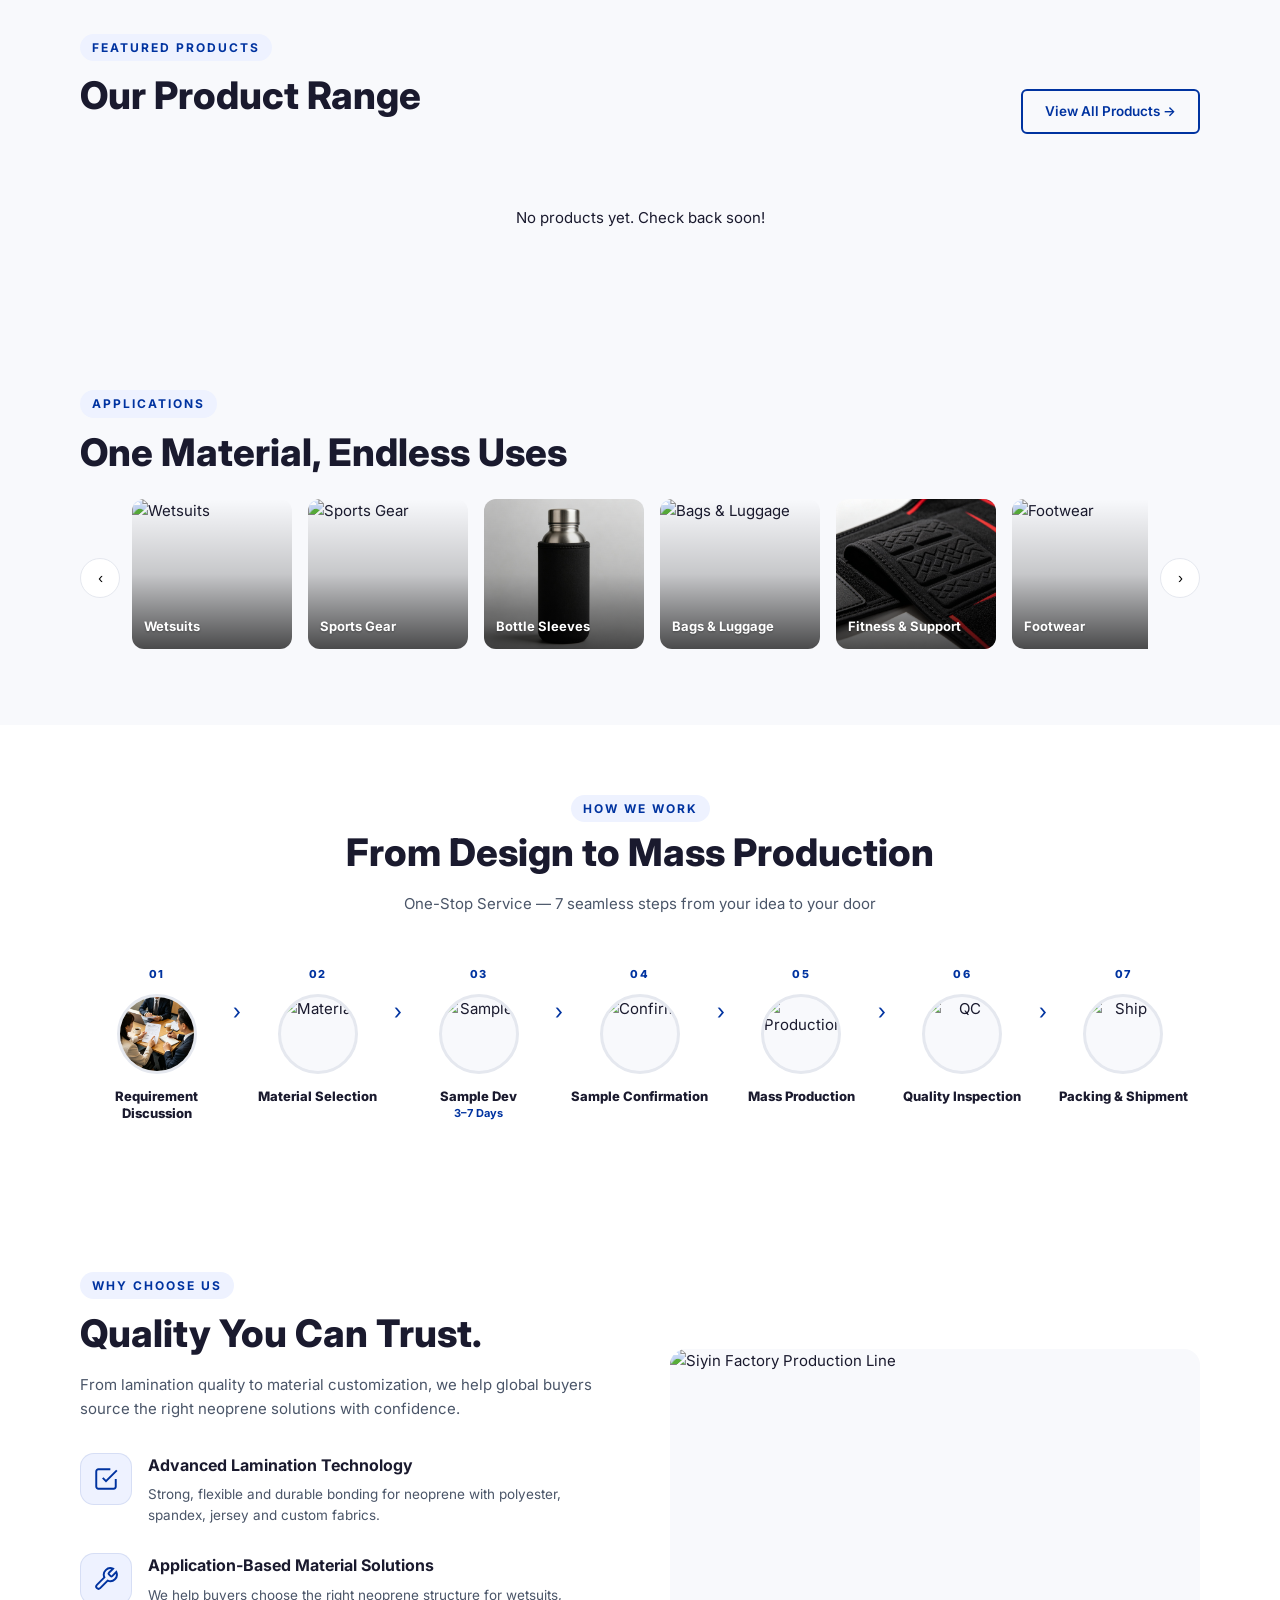
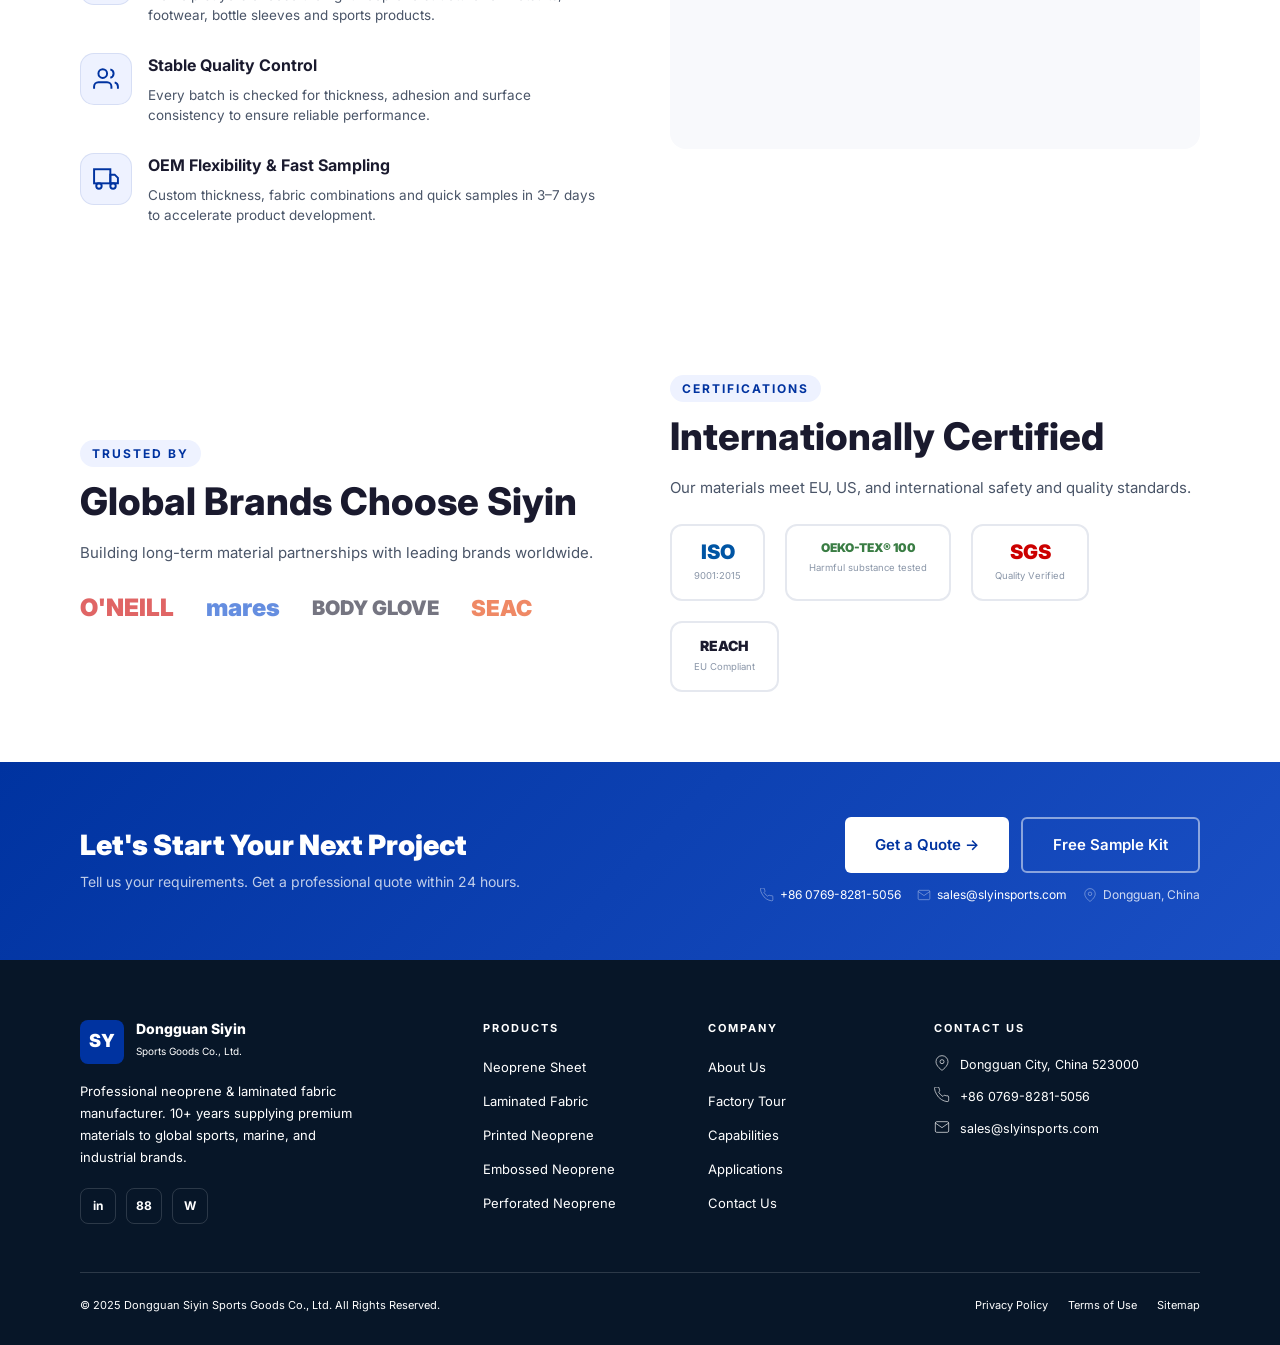
==== commit defeb5a4: "Update index.html" ====
--- a/index.html
+++ b/index.html
@@ -274,48 +274,7 @@
   fill: none;
   stroke-width: 2.5;
 }
-.dropdown {
-  position: absolute;
-  top: calc(100% + 6px);
-  left: 0;
-  background: #fff;
-  border: 1px solid var(--gray-bd);
-  border-radius: 10px;
-  box-shadow: 0 12px 40px rgba(0,0,0,.13);
-  padding: 8px;
-  min-width: 210px;
-  opacity: 0;
-  visibility: hidden;
-  transform: translateY(-8px);
-  transition: all .2s;
-  z-index: 600;
-}
-.nav-item:hover .dropdown {
-  opacity: 1;
-  visibility: visible;
-  transform: translateY(0);
-}
-.dropdown a {
-  display: flex;
-  align-items: center;
-  gap: 10px;
-  padding: 10px 14px;
-  font-size: 13px;
-  color: var(--mid);
-  border-radius: 6px;
-  transition: all .15s;
-}
-.dropdown a:hover {
-  background: var(--blue-bg);
-  color: var(--blue);
-}
-.dropdown a svg {
-  width: 16px;
-  height: 16px;
-  stroke: var(--blue);
-  fill: none;
-  stroke-width: 1.8;
-}
+/* Products 没有下拉菜单，直接跳转 */
 .nav-actions {
   display: flex;
   gap: 12px;
@@ -548,78 +507,6 @@
   color: var(--muted);
 }
 
-/* ── Why Choose Us 左右布局 ── */
-.why-section {
-  background: #fff;
-  padding: 80px 0;
-}
-.why-container {
-  max-width: var(--max);
-  margin: 0 auto;
-  padding: 0 40px;
-  display: flex;
-  align-items: center;
-  gap: 60px;
-}
-.why-left {
-  flex: 1;
-}
-.why-right {
-  flex: 1;
-}
-.why-grid {
-  display: flex;
-  flex-direction: column;
-  gap: 28px;
-  margin-top: 32px;
-}
-.why-item {
-  display: flex;
-  gap: 16px;
-  align-items: flex-start;
-}
-.why-item-icon {
-  width: 52px;
-  height: 52px;
-  border-radius: 14px;
-  background: var(--blue-bg);
-  border: 1px solid rgba(0,51,160,.1);
-  display: flex;
-  align-items: center;
-  justify-content: center;
-  flex-shrink: 0;
-}
-.why-item-icon svg {
-  width: 26px;
-  height: 26px;
-  stroke: var(--blue);
-  fill: none;
-  stroke-width: 1.8;
-}
-.why-item-title {
-  font-size: 16px;
-  font-weight: 700;
-  color: var(--text);
-  margin-bottom: 6px;
-}
-.why-item-desc {
-  font-size: 13.5px;
-  color: var(--mid);
-  line-height: 1.5;
-}
-.why-photo {
-  border-radius: 16px;
-  overflow: hidden;
-  height: auto;
-  min-height: 400px;
-  background: var(--gray-lt);
-}
-.why-photo img {
-  width: 100%;
-  height: 100%;
-  object-fit: cover;
-}
-
 /* ── What We Do 独立模块 ── */
 .what-section {
   background: var(--gray-lt);
@@ -669,6 +556,63 @@
   font-size: 12.5px;
   color: var(--mid);
   line-height: 1.5;
+}
+
+/* ── Products（Featured Products）── */
+.products {
+  background: var(--gray-lt);
+  padding: 60px 0;
+}
+.products-header {
+  display: flex;
+  align-items: flex-end;
+  justify-content: space-between;
+  margin-bottom: 32px;
+  flex-wrap: wrap;
+  gap: 16px;
+}
+.products-grid {
+  display: grid;
+  grid-template-columns: repeat(6, 1fr);
+  gap: 16px;
+}
+.prod-card {
+  background: #fff;
+  border: 1px solid var(--gray-bd);
+  border-radius: 12px;
+  overflow: hidden;
+  transition: all 0.25s;
+  cursor: pointer;
+}
+.prod-card:hover {
+  transform: translateY(-4px);
+  box-shadow: 0 10px 28px rgba(0,0,0,.1);
+}
+.prod-img {
+  height: 120px;
+  overflow: hidden;
+}
+.prod-img img {
+  width: 100%;
+  height: 100%;
+  object-fit: cover;
+  transition: transform 0.3s;
+}
+.prod-card:hover .prod-img img {
+  transform: scale(1.06);
+}
+.prod-body {
+  padding: 12px;
+}
+.prod-name {
+  font-size: 12.5px;
+  font-weight: 700;
+  color: var(--text);
+  margin-bottom: 4px;
+}
+.prod-spec {
+  font-size: 10.5px;
+  color: var(--muted);
 }
 
 /* ── Applications 横向滑动 ── */
@@ -812,7 +756,7 @@
   background: var(--blue);
 }
 
-/* ── Process 横排显示（电脑+手机都是横排）── */
+/* ── Process 横排显示 ── */
 .process {
   background: #fff;
   padding: 70px 0;
@@ -902,12 +846,6 @@
   transform: scale(1.1);
 }
 
-/* 点击瞬间动效 */
-.proc-step:active .proc-circle {
-  transform: scale(0.98);
-  transition: transform 0.05s;
-}
-
 /* 点击动画 */
 .step-animate .proc-circle {
   animation: stepPop 0.3s ease-out;
@@ -919,61 +857,76 @@
   100% { transform: scale(1); }
 }
 
-/* ── Products ── */
-.products {
+/* ── Why Choose Us 左右布局 ── */
+.why-section {
+  background: #fff;
+  padding: 80px 0;
+}
+.why-container {
+  max-width: var(--max);
+  margin: 0 auto;
+  padding: 0 40px;
+  display: flex;
+  align-items: center;
+  gap: 60px;
+}
+.why-left {
+  flex: 1;
+}
+.why-right {
+  flex: 1;
+}
+.why-grid {
+  display: flex;
+  flex-direction: column;
+  gap: 28px;
+  margin-top: 32px;
+}
+.why-item {
+  display: flex;
+  gap: 16px;
+  align-items: flex-start;
+}
+.why-item-icon {
+  width: 52px;
+  height: 52px;
+  border-radius: 14px;
+  background: var(--blue-bg);
+  border: 1px solid rgba(0,51,160,.1);
+  display: flex;
+  align-items: center;
+  justify-content: center;
+  flex-shrink: 0;
+}
+.why-item-icon svg {
+  width: 26px;
+  height: 26px;
+  stroke: var(--blue);
+  fill: none;
+  stroke-width: 1.8;
+}
+.why-item-title {
+  font-size: 16px;
+  font-weight: 700;
+  color: var(--text);
+  margin-bottom: 6px;
+}
+.why-item-desc {
+  font-size: 13.5px;
+  color: var(--mid);
+  line-height: 1.5;
+}
+.why-photo {
+  border-radius: 16px;
+  overflow: hidden;
+  height: auto;
+  min-height: 400px;
   background: var(--gray-lt);
-  padding: 60px 0;
-}
-.products-header {
-  display: flex;
-  align-items: flex-end;
-  justify-content: space-between;
-  margin-bottom: 32px;
-  flex-wrap: wrap;
-  gap: 16px;
-}
-.products-grid {
-  display: grid;
-  grid-template-columns: repeat(6, 1fr);
-  gap: 16px;
-}
-.prod-card {
-  background: #fff;
-  border: 1px solid var(--gray-bd);
-  border-radius: 12px;
-  overflow: hidden;
-  transition: all 0.25s;
-  cursor: pointer;
-}
-.prod-card:hover {
-  transform: translateY(-4px);
-  box-shadow: 0 10px 28px rgba(0,0,0,.1);
-}
-.prod-img {
-  height: 120px;
-  overflow: hidden;
-}
-.prod-img img {
+}
+.why-photo img {
   width: 100%;
   height: 100%;
   object-fit: cover;
-  transition: transform 0.3s;
-}
-.prod-card:hover .prod-img img {
-  transform: scale(1.06);
-}
-.prod-body {
-  padding: 12px;
-}
-.prod-name {
-  font-size: 12.5px;
-  font-weight: 700;
-  color: var(--text);
-  margin-bottom: 4px;
-}
-.prod-spec {
-  font-size: 10.5px;
-  color: var(--muted);
 }
 
 /* ── Trust ── */
@@ -1321,7 +1274,6 @@
     justify-content: center;
   }
   
-  /* Why 部分手机改上下布局 */
   .why-container {
     flex-direction: column;
     gap: 40px;
@@ -1341,7 +1293,6 @@
     gap: 16px;
   }
   
-  /* Applications 手机端隐藏箭头，显示小圆点 */
   .slider-arrow {
     display: none;
   }
@@ -1353,28 +1304,27 @@
     height: 140px;
   }
   
-  /* Process 手机端保持横排滑动 */
   .process-flow {
-    flex-direction: row !important;
-    overflow-x: auto !important;
-    gap: 8px !important;
+    flex-direction: row;
+    overflow-x: auto;
+    gap: 8px;
     -webkit-overflow-scrolling: touch;
-    padding-bottom: 16px !important;
+    padding-bottom: 16px;
   }
   .proc-step {
-    flex-direction: column !important;
-    text-align: center !important;
-    gap: 8px !important;
-    min-width: 100px !important;
-    flex-shrink: 0 !important;
+    flex-direction: column;
+    text-align: center;
+    gap: 8px;
+    min-width: 100px;
+    flex-shrink: 0;
   }
   .proc-circle {
-    margin: 0 auto 10px !important;
+    margin: 0 auto 10px;
   }
   .proc-arrow {
-    display: block !important;
-    padding-top: 28px !important;
-    flex-shrink: 0 !important;
+    display: flex;
+    padding-top: 28px;
+    flex-shrink: 0;
   }
   
   .products-grid {
@@ -1474,7 +1424,7 @@
   </div>
 </div>
 
-<!-- Nav -->
+<!-- Nav - Products 直接跳转，无下拉 -->
 <nav class="nav">
   <div class="nav-inner">
     <a href="index.html" class="logo">
@@ -1483,17 +1433,7 @@
     </a>
     <div class="nav-menu">
       <div class="nav-item"><a class="nav-link active" href="index.html">Home</a></div>
-      <div class="nav-item">
-        <div class="nav-link">Products <svg viewBox="0 0 24 24"><polyline points="6 9 12 15 18 9"/></svg></div>
-        <div class="dropdown">
-          <a href="products.html#neoprene-sheet"><svg viewBox="0 0 24 24"><rect x="3" y="6" width="18" height="3" rx="1"/><rect x="3" y="11" width="18" height="3" rx="1"/><rect x="3" y="16" width="18" height="3" rx="1"/></svg>Neoprene Sheet (Raw)</a>
-          <a href="products.html#laminated"><svg viewBox="0 0 24 24"><rect x="3" y="4" width="18" height="4" rx="1"/><rect x="3" y="10" width="18" height="4" rx="1" fill="rgba(0,51,160,.1)"/><rect x="3" y="16" width="18" height="4" rx="1"/></svg>Laminated Neoprene</a>
-          <a href="products.html#printed"><svg viewBox="0 0 24 24"><rect x="2" y="3" width="20" height="14" rx="2"/><line x1="8" y1="21" x2="16" y2="21"/><line x1="12" y1="17" x2="12" y2="21"/></svg>Printed Neoprene</a>
-          <a href="products.html#embossed"><svg viewBox="0 0 24 24"><circle cx="12" cy="12" r="10"/><circle cx="12" cy="12" r="6"/><circle cx="12" cy="12" r="2"/></svg>Embossed Neoprene</a>
-          <a href="products.html#perforated"><svg viewBox="0 0 24 24"><circle cx="8" cy="8" r="2"/><circle cx="16" cy="8" r="2"/><circle cx="8" cy="16" r="2"/><circle cx="16" cy="16" r="2"/></svg>Perforated Neoprene</a>
-          <a href="products.html"><svg viewBox="0 0 24 24"><path d="M3 9l9-7 9 7v11a2 2 0 01-2 2H5a2 2 0 01-2-2z"/></svg>View All Products →</a>
-        </div>
-      </div>
+      <div class="nav-item"><a class="nav-link" href="products.html">Products</a></div>
       <div class="nav-item"><a class="nav-link" href="about.html">About Us</a></div>
       <div class="nav-item"><a class="nav-link" href="about.html#capabilities">Capabilities</a></div>
       <div class="nav-item"><a class="nav-link" href="applications.html">Applications</a></div>
@@ -1550,56 +1490,47 @@
   </div>
 </div>
 
-<!-- WHY CHOOSE US -->
-<div class="why-section">
-  <div class="why-container">
-    <div class="why-left">
-      <div class="section-tag">Why Choose Us</div>
-      <h2 class="section-title">Quality You Can Trust. Every Batch.</h2>
-      <p class="section-sub">We focus on quality, reliability and long-term partnerships with buyers worldwide.</p>
-      <div class="why-grid">
-        <div class="why-item">
-          <div class="why-item-icon"><svg viewBox="0 0 24 24"><polyline points="9 11 12 14 22 4"/><path d="M21 12v7a2 2 0 01-2 2H5a2 2 0 01-2-2V5a2 2 0 012-2h11"/></svg></div>
-          <div><div class="why-item-title">100% Inspection Before Shipment</div><div class="why-item-desc">Every roll inspected for thickness, bond strength, and visual defects</div></div>
-        </div>
-        <div class="why-item">
-          <div class="why-item-icon"><svg viewBox="0 0 24 24"><path d="M14.7 6.3a1 1 0 000 1.4l1.6 1.6a1 1 0 001.4 0l3.77-3.77a6 6 0 01-7.94 7.94l-6.91 6.91a2.12 2.12 0 01-3-3l6.91-6.91a6 6 0 017.94-7.94l-3.76 3.76z"/></svg></div>
-          <div><div class="why-item-title">Advanced Production Equipment</div><div class="why-item-desc">Latest lamination lines ensure consistent quality at scale</div></div>
-        </div>
-        <div class="why-item">
-          <div class="why-item-icon"><svg viewBox="0 0 24 24"><path d="M17 21v-2a4 4 0 00-4-4H5a4 4 0 00-4 4v2"/><circle cx="9" cy="7" r="4"/><path d="M23 21v-2a4 4 0 00-3-3.87"/><path d="M16 3.13a4 4 0 010 7.75"/></svg></div>
-          <div><div class="why-item-title">Experienced Technical Team</div><div class="why-item-desc">10+ years in neoprene. We speak your material language</div></div>
-        </div>
-        <div class="why-item">
-          <div class="why-item-icon"><svg viewBox="0 0 24 24"><rect x="1" y="3" width="15" height="13"/><polygon points="16 8 20 8 23 11 23 16 16 16 16 8"/><circle cx="5.5" cy="18.5" r="2.5"/><circle cx="18.5" cy="18.5" r="2.5"/></svg></div>
-          <div><div class="why-item-title">Reliable On-Time Delivery</div><div class="why-item-desc">Strict production scheduling. Sample in 3–7 days, bulk in 15–25 days</div></div>
-        </div>
-      </div>
-    </div>
-    <div class="why-right">
-      <div class="why-photo">
-        <img src="images/factory-overview.jpg" alt="Siyin Factory Production Line" loading="lazy">
-      </div>
-    </div>
-  </div>
-</div>
-
-<!-- WHAT WE DO -->
+<!-- 1. WHAT WE DO -->
 <div class="what-section">
   <div class="container">
     <div class="section-tag">What We Do</div>
     <h2 class="section-title">One-Stop Neoprene Solutions</h2>
     <p class="section-sub">From material development and sampling to mass production — all under one roof.</p>
     <div class="what-grid">
-      <div class="what-card"><div class="what-card-img"><img src="images/lamination.jpg" alt="Custom Neoprene Lamination" loading="lazy"></div><div class="what-card-body"><div class="what-card-title">Custom Neoprene Lamination</div><div class="what-card-desc">Thickness, structure, fabric combinations to spec</div></div></div>
-      <div class="what-card"><div class="what-card-img"><img src="images/oem-fabric.jpg" alt="OEM ODM Development" loading="lazy"></div><div class="what-card-body"><div class="what-card-title">OEM / ODM Development</div><div class="what-card-desc">Custom designs for brands & private label</div></div></div>
-      <div class="what-card"><div class="what-card-img"><img src="images/sampling.jpg" alt="Sample Development" loading="lazy"></div><div class="what-card-body"><div class="what-card-title">Sample Development</div><div class="what-card-desc">Fast 3–7 day turnaround on samples</div></div></div>
-      <div class="what-card"><div class="what-card-img"><img src="images/mass-production.jpg" alt="Mass Production" loading="lazy"></div><div class="what-card-body"><div class="what-card-title">Mass Production</div><div class="what-card-desc">10,000+ rolls/month, stable supply chain</div></div></div>
+      <div class="what-card">
+        <div class="what-card-img"><img src="images/lamination.jpg" alt="Custom Neoprene Lamination" loading="lazy"></div>
+        <div class="what-card-body"><div class="what-card-title">Custom Neoprene Lamination</div><div class="what-card-desc">Thickness, structure, fabric combinations to spec</div></div>
+      </div>
+      <div class="what-card">
+        <div class="what-card-img"><img src="images/oem-fabric.jpg" alt="OEM ODM Development" loading="lazy"></div>
+        <div class="what-card-body"><div class="what-card-title">OEM / ODM Development</div><div class="what-card-desc">Custom designs for brands & private label</div></div>
+      </div>
+      <div class="what-card">
+        <div class="what-card-img"><img src="images/sampling.jpg" alt="Sample Development" loading="lazy"></div>
+        <div class="what-card-body"><div class="what-card-title">Sample Development</div><div class="what-card-desc">Fast 3–7 day turnaround on samples</div></div>
+      </div>
+      <div class="what-card">
+        <div class="what-card-img"><img src="images/mass-production.jpg" alt="Mass Production" loading="lazy"></div>
+        <div class="what-card-body"><div class="what-card-title">Mass Production</div><div class="what-card-desc">10,000+ rolls/month, stable supply chain</div></div>
+      </div>
     </div>
   </div>
 </div>
 
-<!-- APPLICATIONS -->
+<!-- 2. FEATURED PRODUCTS -->
+<section class="products">
+  <div class="container">
+    <div class="products-header">
+      <div><div class="section-tag">Featured Products</div><h2 class="section-title">Our Product Range</h2></div>
+      <a href="products.html" class="btn btn-outline">View All Products →</a>
+    </div>
+    <div class="products-grid" id="homeProductsGrid">
+      <div style="grid-column:1/-1;text-align:center;padding:40px;color:var(--muted)">Loading products...</div>
+    </div>
+  </div>
+</section>
+
+<!-- 3. APPLICATIONS -->
 <section class="apps">
   <div class="container">
     <div class="section-tag">Applications</div>
@@ -1622,46 +1553,67 @@
   </div>
 </section>
 
-<!-- PROCESS -->
+<!-- 4. PROCESS -->
 <section class="process">
   <div class="container">
     <div class="process-header">
-      <div class="section-tag" style="margin:0 auto 8px; display:inline-block;">How We Work</div>
-      <h2 class="section-title" style="text-align:center;">From Design to Mass Production</h2>
-      <p class="section-sub" style="margin:0 auto;text-align:center;">One-Stop Service — 7 seamless steps from your idea to your door</p>
+      <div class="section-tag" style="margin:0 auto 8px;display:inline-block">How We Work</div>
+      <h2 class="section-title" style="text-align:center">From Design to Mass Production</h2>
+      <p class="section-sub" style="margin:0 auto;text-align:center">One-Stop Service — 7 seamless steps from your idea to your door</p>
     </div>
     <div class="process-flow">
-      <div class="proc-step" onclick="animateStep(this)"><div class="proc-dot-num">01</div><div class="proc-circle"><img src="images/proc-discuss.jpg" alt="Requirement Discussion" loading="lazy"></div><div class="proc-title">Requirement<br>Discussion</div></div>
+      <div class="proc-step" onclick="animateStep(this)"><div class="proc-dot-num">01</div><div class="proc-circle"><img src="images/proc-discuss.jpg" alt="Discussion"></div><div class="proc-title">Requirement Discussion</div></div>
       <div class="proc-arrow">›</div>
-      <div class="proc-step" onclick="animateStep(this)"><div class="proc-dot-num">02</div><div class="proc-circle"><img src="images/proc-material.jpg" alt="Material Selection" loading="lazy"></div><div class="proc-title">Material<br>Selection</div></div>
+      <div class="proc-step" onclick="animateStep(this)"><div class="proc-dot-num">02</div><div class="proc-circle"><img src="images/proc-material.jpg" alt="Material"></div><div class="proc-title">Material Selection</div></div>
       <div class="proc-arrow">›</div>
-      <div class="proc-step" onclick="animateStep(this)"><div class="proc-dot-num">03</div><div class="proc-circle"><img src="images/proc-sample.jpg" alt="Sample Development" loading="lazy"></div><div class="proc-title">Sample Dev</div><div class="proc-note">3–7 Days</div></div>
+      <div class="proc-step" onclick="animateStep(this)"><div class="proc-dot-num">03</div><div class="proc-circle highlight"><img src="images/proc-sample.jpg" alt="Sample"></div><div class="proc-title">Sample Dev</div><div class="proc-note">3–7 Days</div></div>
       <div class="proc-arrow">›</div>
-      <div class="proc-step" onclick="animateStep(this)"><div class="proc-dot-num">04</div><div class="proc-circle"><img src="images/proc-confirm.jpg" alt="Sample Confirmation" loading="lazy"></div><div class="proc-title">Sample<br>Confirmation</div></div>
+      <div class="proc-step" onclick="animateStep(this)"><div class="proc-dot-num">04</div><div class="proc-circle"><img src="images/proc-confirm.jpg" alt="Confirm"></div><div class="proc-title">Sample Confirmation</div></div>
       <div class="proc-arrow">›</div>
-      <div class="proc-step" onclick="animateStep(this)"><div class="proc-dot-num">05</div><div class="proc-circle"><img src="images/proc-production.jpg" alt="Mass Production" loading="lazy"></div><div class="proc-title">Mass<br>Production</div></div>
+      <div class="proc-step" onclick="animateStep(this)"><div class="proc-dot-num">05</div><div class="proc-circle"><img src="images/proc-production.jpg" alt="Production"></div><div class="proc-title">Mass Production</div></div>
       <div class="proc-arrow">›</div>
-      <div class="proc-step" onclick="animateStep(this)"><div class="proc-dot-num">06</div><div class="proc-circle"><img src="images/proc-qc.jpg" alt="Quality Inspection" loading="lazy"></div><div class="proc-title">Quality<br>Inspection</div></div>
+      <div class="proc-step" onclick="animateStep(this)"><div class="proc-dot-num">06</div><div class="proc-circle"><img src="images/proc-qc.jpg" alt="QC"></div><div class="proc-title">Quality Inspection</div></div>
       <div class="proc-arrow">›</div>
-      <div class="proc-step" onclick="animateStep(this)"><div class="proc-dot-num">07</div><div class="proc-circle"><img src="images/proc-ship.jpg" alt="Packing & Shipment" loading="lazy"></div><div class="proc-title">Packing &amp;<br>Shipment</div></div>
+      <div class="proc-step" onclick="animateStep(this)"><div class="proc-dot-num">07</div><div class="proc-circle"><img src="images/proc-ship.jpg" alt="Ship"></div><div class="proc-title">Packing & Shipment</div></div>
     </div>
   </div>
 </section>
 
-<!-- FEATURED PRODUCTS -->
-<section class="products">
-  <div class="container">
-    <div class="products-header">
-      <div><div class="section-tag">Featured Products</div><h2 class="section-title">Our Product Range</h2></div>
-      <a href="products.html" class="btn btn-outline">View All Products →</a>
-    </div>
-    <div class="products-grid">
-      <!-- 商品会由 JavaScript 动态加载 -->
+<!-- 5. WHY CHOOSE US -->
+<div class="why-section">
+  <div class="why-container">
+    <div class="why-left">
+      <div class="section-tag">Why Choose Us</div>
+      <h2 class="section-title">Quality You Can Trust.</h2>
+      <p class="section-sub">From lamination quality to material customization, we help global buyers source the right neoprene solutions with confidence.</p>
+      <div class="why-grid">
+        <div class="why-item">
+          <div class="why-item-icon"><svg viewBox="0 0 24 24"><polyline points="9 11 12 14 22 4"/><path d="M21 12v7a2 2 0 01-2 2H5a2 2 0 01-2-2V5a2 2 0 012-2h11"/></svg></div>
+          <div><div class="why-item-title">Advanced Lamination Technology</div><div class="why-item-desc">Strong, flexible and durable bonding for neoprene with polyester, spandex, jersey and custom fabrics.</div></div>
+        </div>
+        <div class="why-item">
+          <div class="why-item-icon"><svg viewBox="0 0 24 24"><path d="M14.7 6.3a1 1 0 000 1.4l1.6 1.6a1 1 0 001.4 0l3.77-3.77a6 6 0 01-7.94 7.94l-6.91 6.91a2.12 2.12 0 01-3-3l6.91-6.91a6 6 0 017.94-7.94l-3.76 3.76z"/></svg></div>
+          <div><div class="why-item-title">Application-Based Material Solutions</div><div class="why-item-desc">We help buyers choose the right neoprene structure for wetsuits, footwear, bottle sleeves and sports products.</div></div>
+        </div>
+        <div class="why-item">
+          <div class="why-item-icon"><svg viewBox="0 0 24 24"><path d="M17 21v-2a4 4 0 00-4-4H5a4 4 0 00-4 4v2"/><circle cx="9" cy="7" r="4"/><path d="M23 21v-2a4 4 0 00-3-3.87"/><path d="M16 3.13a4 4 0 010 7.75"/></svg></div>
+          <div><div class="why-item-title">Stable Quality Control</div><div class="why-item-desc">Every batch is checked for thickness, adhesion and surface consistency to ensure reliable performance.</div></div>
+        </div>
+        <div class="why-item">
+          <div class="why-item-icon"><svg viewBox="0 0 24 24"><rect x="1" y="3" width="15" height="13"/><polygon points="16 8 20 8 23 11 23 16 16 16 16 8"/><circle cx="5.5" cy="18.5" r="2.5"/><circle cx="18.5" cy="18.5" r="2.5"/></svg></div>
+          <div><div class="why-item-title">OEM Flexibility & Fast Sampling</div><div class="why-item-desc">Custom thickness, fabric combinations and quick samples in 3–7 days to accelerate product development.</div></div>
+        </div>
+      </div>
+    </div>
+    <div class="why-right">
+      <div class="why-photo">
+        <img src="images/factory-overview.jpg" alt="Siyin Factory Production Line" loading="lazy">
+      </div>
     </div>
   </div>
-</section>
-
-<!-- TRUSTED BY -->
+</div>
+
+<!-- 6. TRUST -->
 <section class="trust">
   <div class="container trust-grid">
     <div>
@@ -1689,21 +1641,22 @@
   </div>
 </section>
 
-<!-- CTA BANNER -->
+<!-- 7. CTA BANNER -->
 <section class="cta-band">
   <div class="container cta-band-inner">
     <div>
       <h2>Let's Start Your Next Project</h2>
-      <p>Get a professional quote within 24 hours.</p>
+      <p>Tell us your requirements. Get a professional quote within 24 hours.</p>
     </div>
     <div class="cta-band-right">
       <div class="cta-band-btns">
         <a href="contact.html?inquiry=quote" class="btn btn-white btn-lg">Get a Quote →</a>
-        <a href="contact.html?inquiry=sample" class="btn btn-ghost btn-lg">Free Sample</a>
+        <a href="contact.html?inquiry=sample" class="btn btn-ghost btn-lg">Free Sample Kit</a>
       </div>
       <div class="cta-contacts">
         <div class="cta-contact-item"><svg viewBox="0 0 24 24"><path d="M22 16.92v3a2 2 0 01-2.18 2 19.79 19.79 0 01-8.63-3.07A19.5 19.5 0 013.7 10.5a19.79 19.79 0 01-3-8.59A2 2 0 012.68 0h3a2 2 0 012 1.72 12.84 12.84 0 00.7 2.81 2 2 0 01-.45 2.11L6.91 7.69a16 16 0 006.4 6.4l1.06-1.06a2 2 0 012.11-.45 12.84 12.84 0 002.81.7A2 2 0 0122 14.92z"/></svg><a href="tel:+8607698281508">+86 0769-8281-5056</a></div>
         <div class="cta-contact-item"><svg viewBox="0 0 24 24"><path d="M4 4h16c1.1 0 2 .9 2 2v12c0 1.1-.9 2-2 2H4c-1.1 0-2-.9-2-2V6c0-1.1.9-2 2-2z"/><polyline points="22,6 12,13 2,6"/></svg><a href="mailto:sales@slyinsports.com">sales@slyinsports.com</a></div>
+        <div class="cta-contact-item"><svg viewBox="0 0 24 24"><path d="M21 10c0 7-9 13-9 13s-9-6-9-13a9 9 0 0118 0z"/><circle cx="12" cy="10" r="3"/></svg>Dongguan, China</div>
       </div>
     </div>
   </div>
@@ -1715,14 +1668,14 @@
     <div class="footer-grid">
       <div>
         <div class="footer-logo logo"><div class="logo-mark"><span>SY</span></div><div class="logo-info"><strong>Dongguan Siyin</strong><em>Sports Goods Co., Ltd.</em></div></div>
-        <p class="footer-about-text">Professional neoprene & laminated fabric manufacturer. 10+ years supplying premium materials to global brands.</p>
+        <p class="footer-about-text">Professional neoprene & laminated fabric manufacturer. 10+ years supplying premium materials to global sports, marine, and industrial brands.</p>
         <div class="footer-socials"><div class="social-btn">in</div><div class="social-btn">88</div><div class="social-btn">W</div></div>
       </div>
       <div><div class="footer-col-title">Products</div><ul class="footer-links"><li><a href="products.html#neoprene-sheet">Neoprene Sheet</a></li><li><a href="products.html#laminated">Laminated Fabric</a></li><li><a href="products.html#printed">Printed Neoprene</a></li><li><a href="products.html#embossed">Embossed Neoprene</a></li><li><a href="products.html#perforated">Perforated Neoprene</a></li></ul></div>
-      <div><div class="footer-col-title">Company</div><ul class="footer-links"><li><a href="about.html">About Us</a></li><li><a href="about.html#factory">Factory Tour</a></li><li><a href="about.html#capabilities">Capabilities</a></li><li><a href="applications.html">Applications</a></li><li><a href="contact.html">Contact</a></li></ul></div>
-      <div><div class="footer-col-title">Contact</div><div class="footer-contact-item"><svg viewBox="0 0 24 24"><path d="M21 10c0 7-9 13-9 13s-9-6-9-13a9 9 0 0118 0z"/><circle cx="12" cy="10" r="3"/></svg><span>Dongguan, China</span></div><div class="footer-contact-item"><svg viewBox="0 0 24 24"><path d="M22 16.92v3a2 2 0 01-2.18 2 19.79 19.79 0 01-8.63-3.07A19.5 19.5 0 013.7 10.5a19.79 19.79 0 01-3-8.59A2 2 0 012.68 0h3a2 2 0 012 1.72 12.84 12.84 0 00.7 2.81 2 2 0 01-.45 2.11L6.91 7.69a16 16 0 006.4 6.4l1.06-1.06a2 2 0 012.11-.45 12.84 12.84 0 002.81.7A2 2 0 0122 14.92z"/></svg><a href="tel:+8607698281508">+86 0769-8281-5056</a></div><div class="footer-contact-item"><svg viewBox="0 0 24 24"><path d="M4 4h16c1.1 0 2 .9 2 2v12c0 1.1-.9 2-2 2H4c-1.1 0-2-.9-2-2V6c0-1.1.9-2 2-2z"/><polyline points="22,6 12,13 2,6"/></svg><a href="mailto:sales@slyinsports.com">sales@slyinsports.com</a></div></div>
-    </div>
-    <div class="footer-bar"><p>© 2025 Dongguan Siyin. All rights reserved.</p><div class="footer-bar-links"><a href="#">Privacy</a><a href="#">Terms</a><a href="#">Sitemap</a></div></div>
+      <div><div class="footer-col-title">Company</div><ul class="footer-links"><li><a href="about.html">About Us</a></li><li><a href="about.html#factory">Factory Tour</a></li><li><a href="about.html#capabilities">Capabilities</a></li><li><a href="applications.html">Applications</a></li><li><a href="contact.html">Contact Us</a></li></ul></div>
+      <div><div class="footer-col-title">Contact Us</div><div class="footer-contact-item"><svg viewBox="0 0 24 24"><path d="M21 10c0 7-9 13-9 13s-9-6-9-13a9 9 0 0118 0z"/><circle cx="12" cy="10" r="3"/></svg><span>Dongguan City, China 523000</span></div><div class="footer-contact-item"><svg viewBox="0 0 24 24"><path d="M22 16.92v3a2 2 0 01-2.18 2 19.79 19.79 0 01-8.63-3.07A19.5 19.5 0 013.7 10.5a19.79 19.79 0 01-3-8.59A2 2 0 012.68 0h3a2 2 0 012 1.72 12.84 12.84 0 00.7 2.81 2 2 0 01-.45 2.11L6.91 7.69a16 16 0 006.4 6.4l1.06-1.06a2 2 0 012.11-.45 12.84 12.84 0 002.81.7A2 2 0 0122 14.92z"/></svg><a href="tel:+8607698281508">+86 0769-8281-5056</a></div><div class="footer-contact-item"><svg viewBox="0 0 24 24"><path d="M4 4h16c1.1 0 2 .9 2 2v12c0 1.1-.9 2-2 2H4c-1.1 0-2-.9-2-2V6c0-1.1.9-2 2-2z"/><polyline points="22,6 12,13 2,6"/></svg><a href="mailto:sales@slyinsports.com">sales@slyinsports.com</a></div></div>
+    </div>
+    <div class="footer-bar"><p>© 2025 Dongguan Siyin Sports Goods Co., Ltd. All Rights Reserved.</p><div class="footer-bar-links"><a href="#">Privacy Policy</a><a href="#">Terms of Use</a><a href="#">Sitemap</a></div></div>
   </div>
 </footer>
 
@@ -1732,23 +1685,19 @@
 
 <script src="main.js"></script>
 <script>
-function scrollApps(d) {
-  const c = document.getElementById('appsRow');
-  if(c) c.scrollBy({ left: d * 280, behavior: 'smooth' });
-}
-function animateStep(el) {
-  el.classList.remove('step-animate');
-  void el.offsetWidth;
-  el.classList.add('step-animate');
-  setTimeout(() => el.classList.remove('step-animate'), 300);
-}
-if(document.getElementById('appsRow')) {
-  const row = document.getElementById('appsRow');
-  row.addEventListener('scroll', function() {
-    const idx = Math.round(row.scrollLeft / (row.scrollWidth - row.clientWidth) * 2);
-    document.querySelectorAll('.scroll-dot').forEach((d,i)=>d.classList.toggle('active',i===idx));
-  });
-}
+function scrollApps(d) { const c=document.getElementById('appsRow'); if(c) c.scrollBy({left:d*280,behavior:'smooth'}); }
+function animateStep(el){ el.classList.remove('step-animate'); void el.offsetWidth; el.classList.add('step-animate'); setTimeout(()=>el.classList.remove('step-animate'),300); }
+function getProducts(){ try{ const d=localStorage.getItem('siyin_products'); return d?JSON.parse(d):[]; }catch(e){ return []; } }
+function escapeHtml(s){ if(!s) return ''; return s.replace(/[&<>]/g,function(m){ if(m==='&') return '&amp;'; if(m==='<') return '&lt;'; if(m==='>') return '&gt;'; return m;}); }
+function renderHomeProducts(){
+  const c=document.getElementById('homeProductsGrid'); if(!c) return;
+  const all=getProducts().filter(p=>p.status==='active');
+  all.sort((a,b)=>(b.featured?1:0)-(a.featured?1:0));
+  const prods=all.slice(0,6);
+  if(!prods.length){ c.innerHTML='<div style="grid-column:1/-1;text-align:center;padding:40px">No products yet. Check back soon!</div>'; return; }
+  c.innerHTML=prods.map(p=>`<a href="product-detail.html?id=${p.id}" class="prod-card"><div class="prod-img">${p.images&&p.images[0]?`<img src="${p.images[0]}" alt="${p.name}" loading="lazy" onerror="this.parentElement.innerHTML=\'📦\'">`:'<div style="width:100%;height:100%;display:flex;align-items:center;justify-content:center;background:#f0f0f0;font-size:32px">📦</div>'}</div><div class="prod-body"><div class="prod-name">${escapeHtml(p.name)}</div><div class="prod-spec">${p.grade||''} ${p.thickness||''} ${p.fabric||''}</div></div></a>`).join('');
+}
+document.addEventListener('DOMContentLoaded',renderHomeProducts);
 </script>
 </body>
 </html>
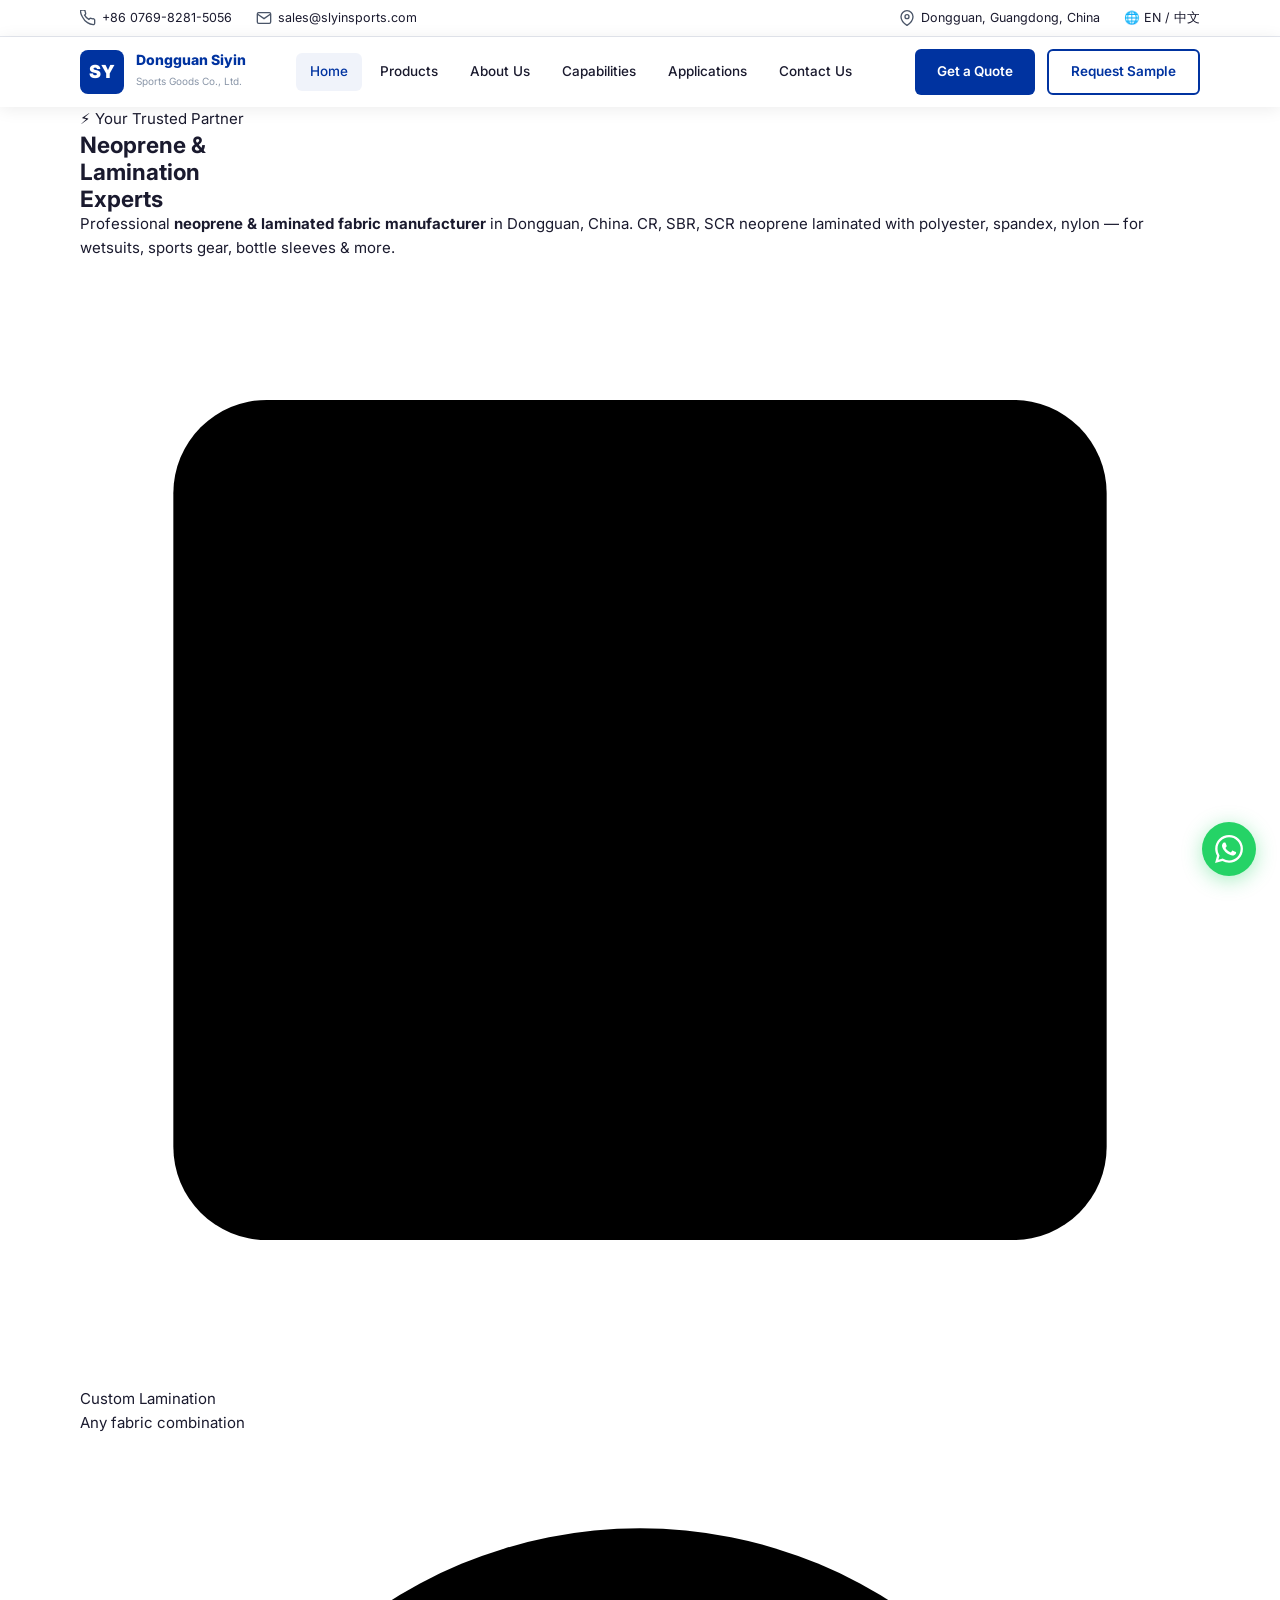
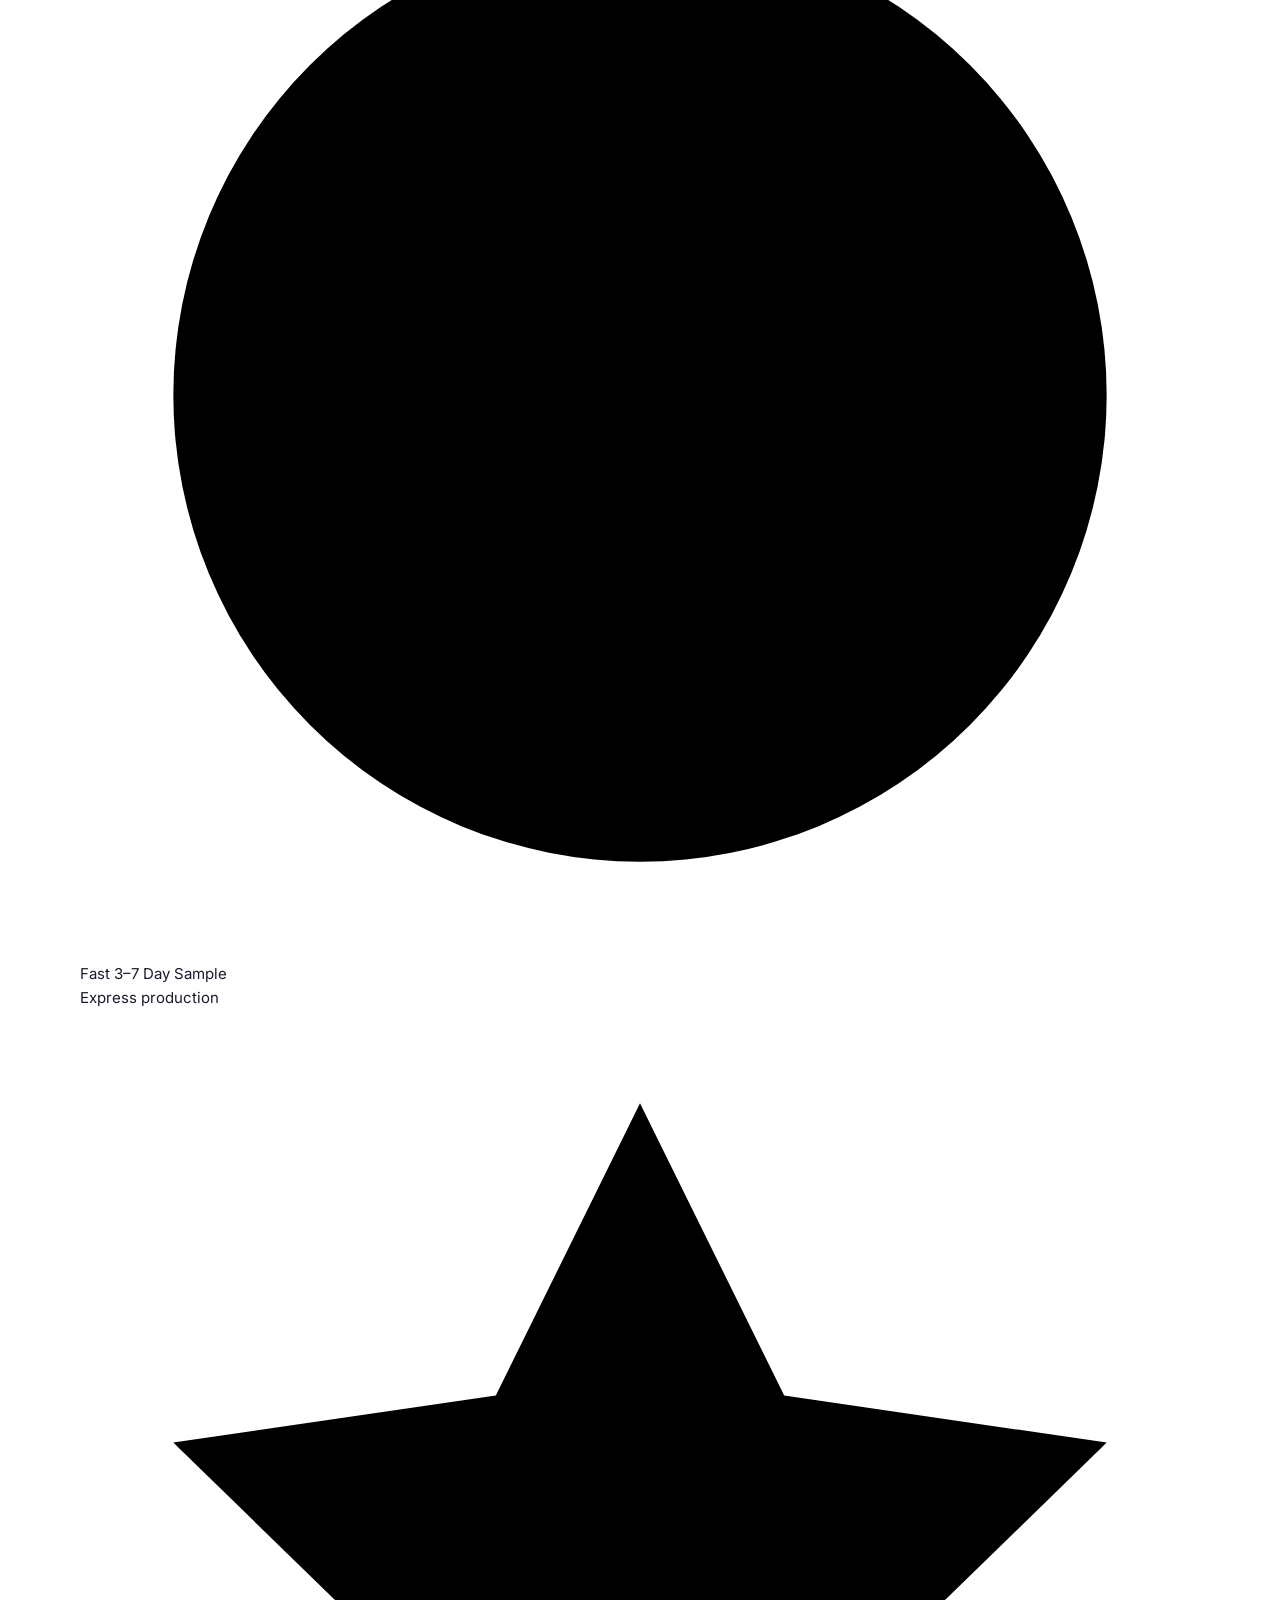
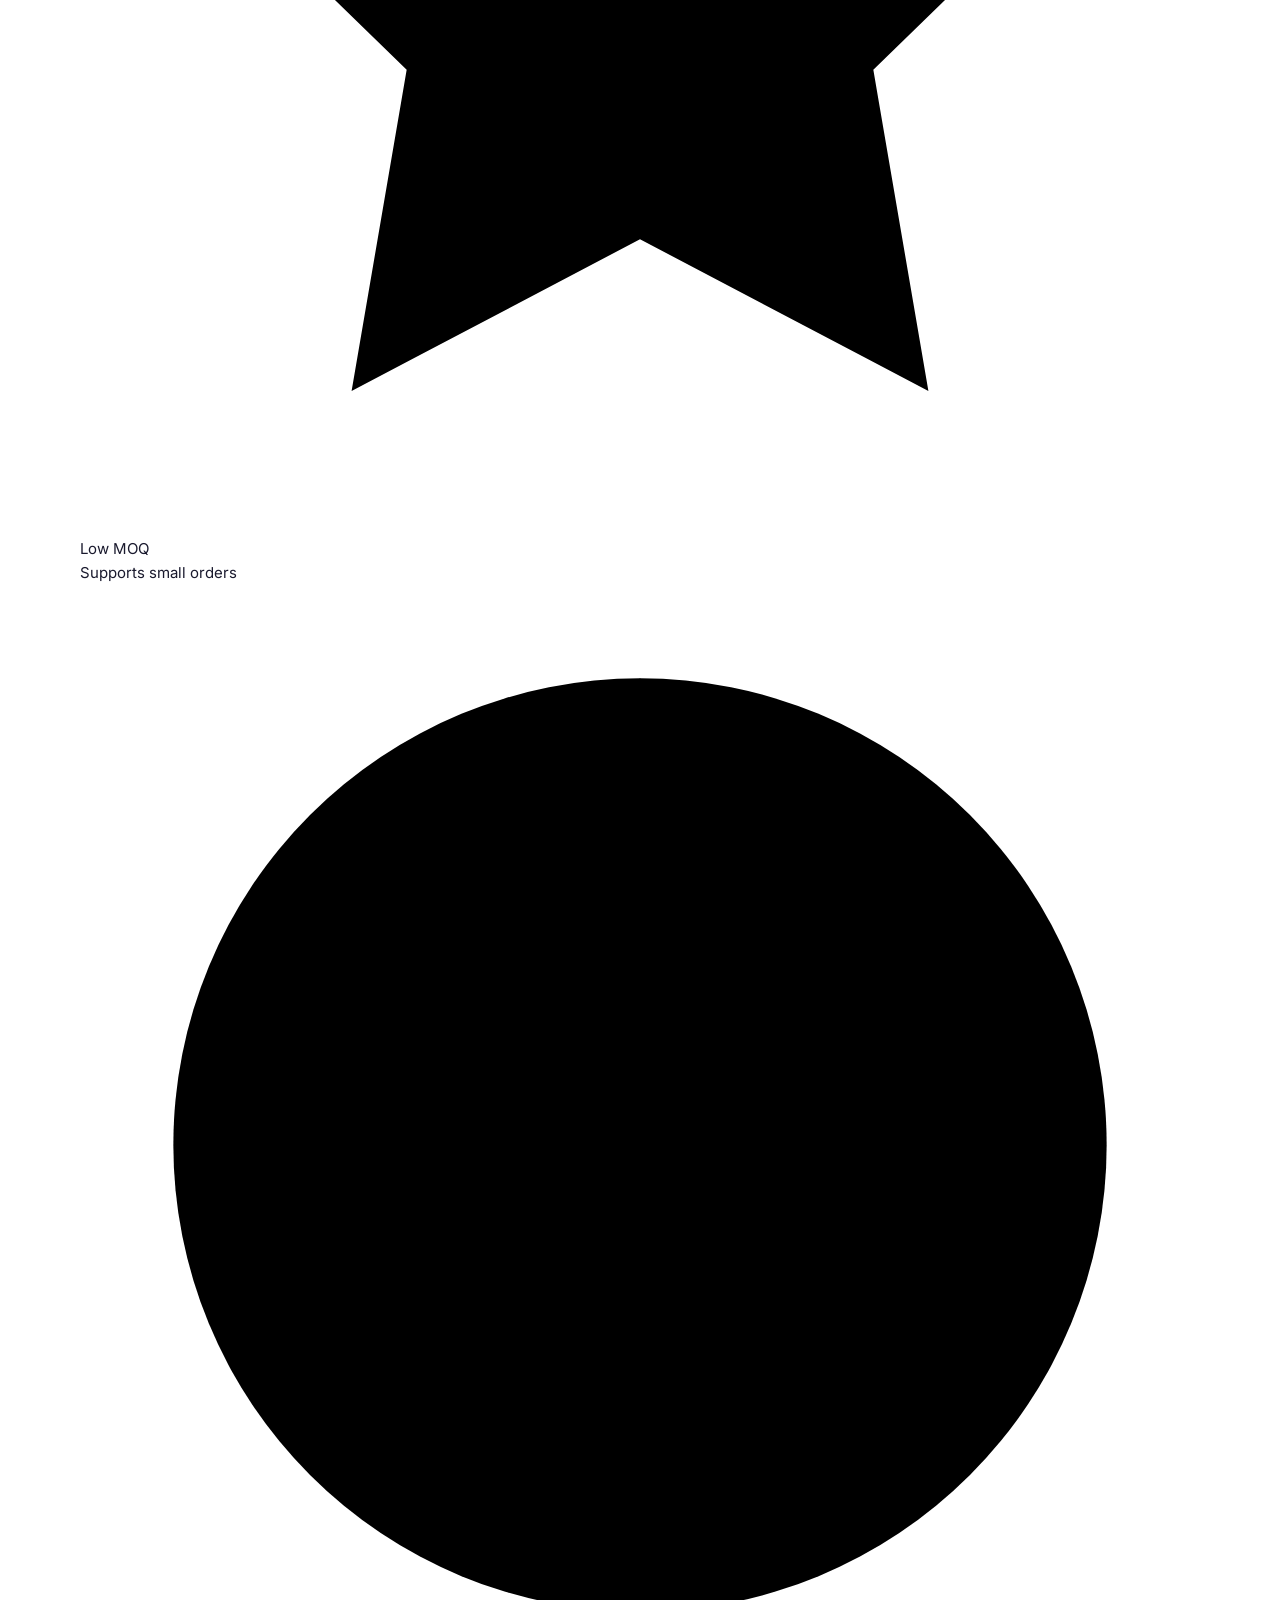
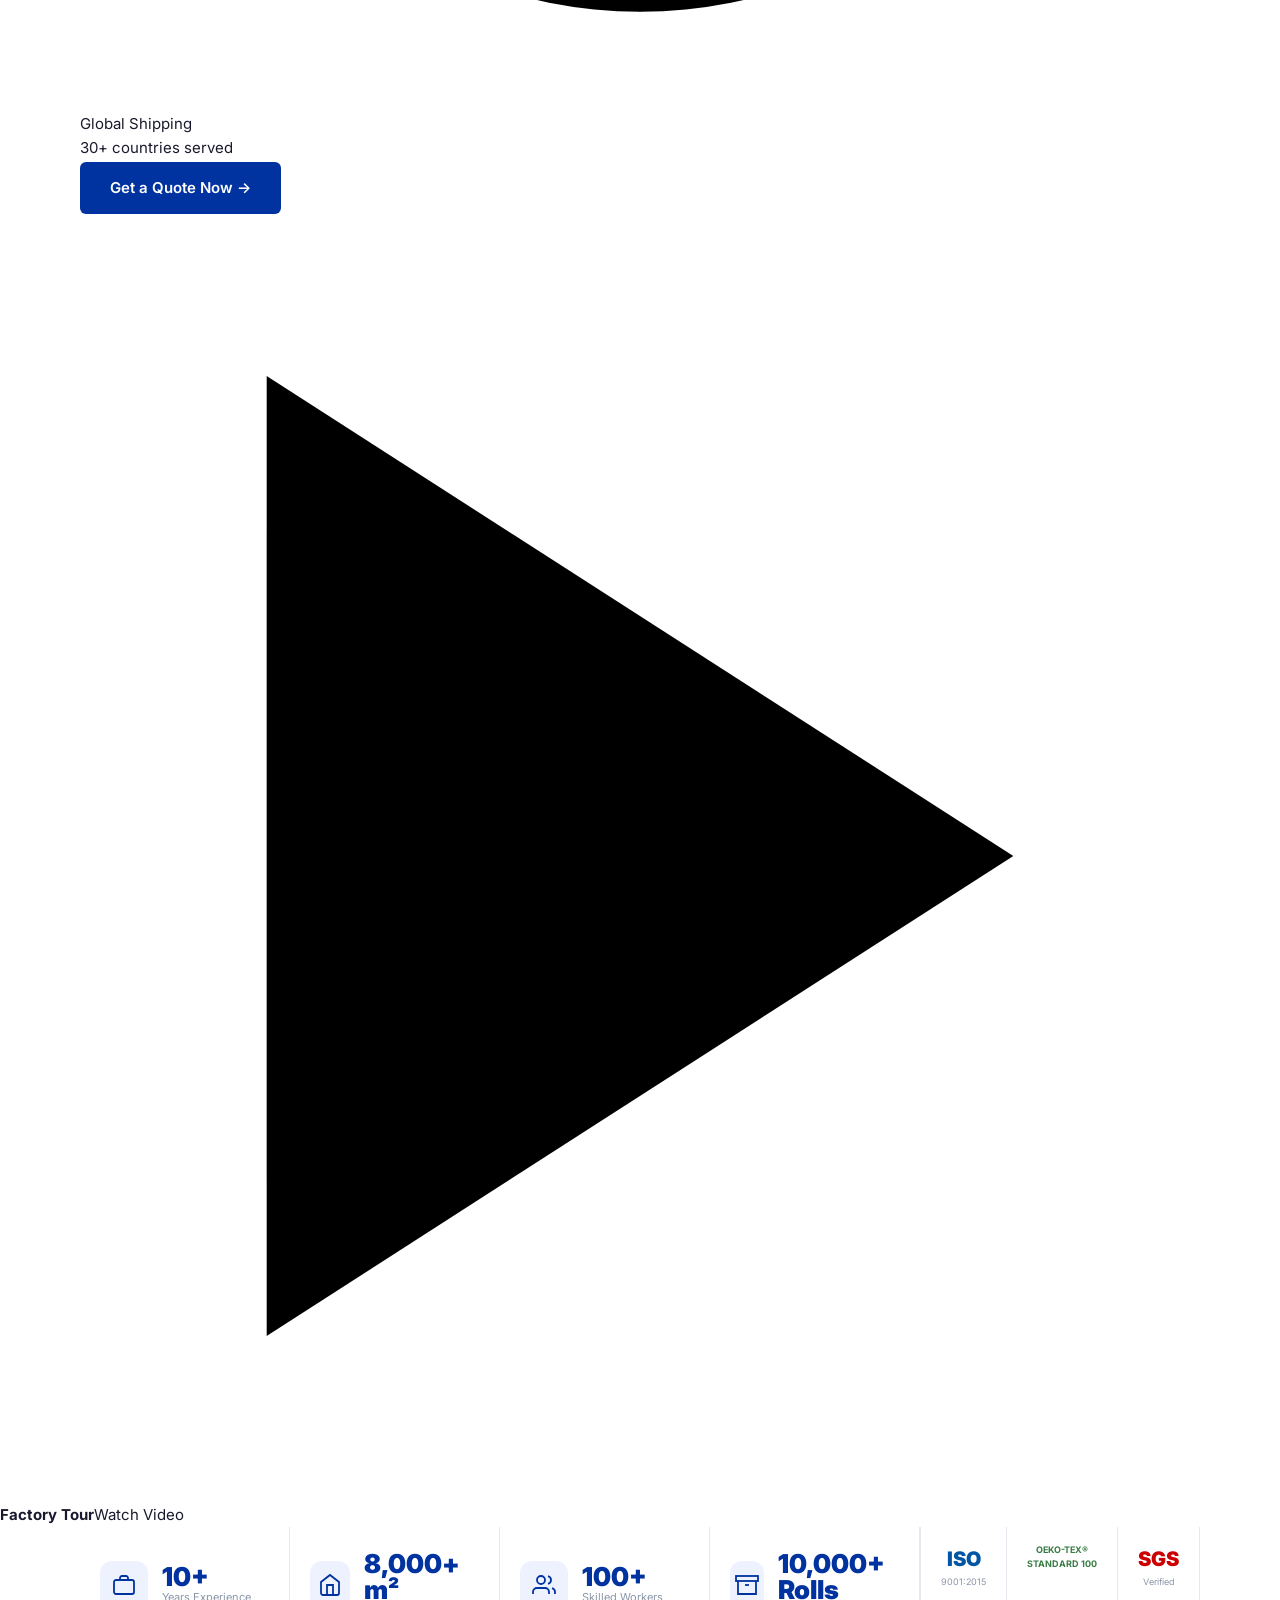
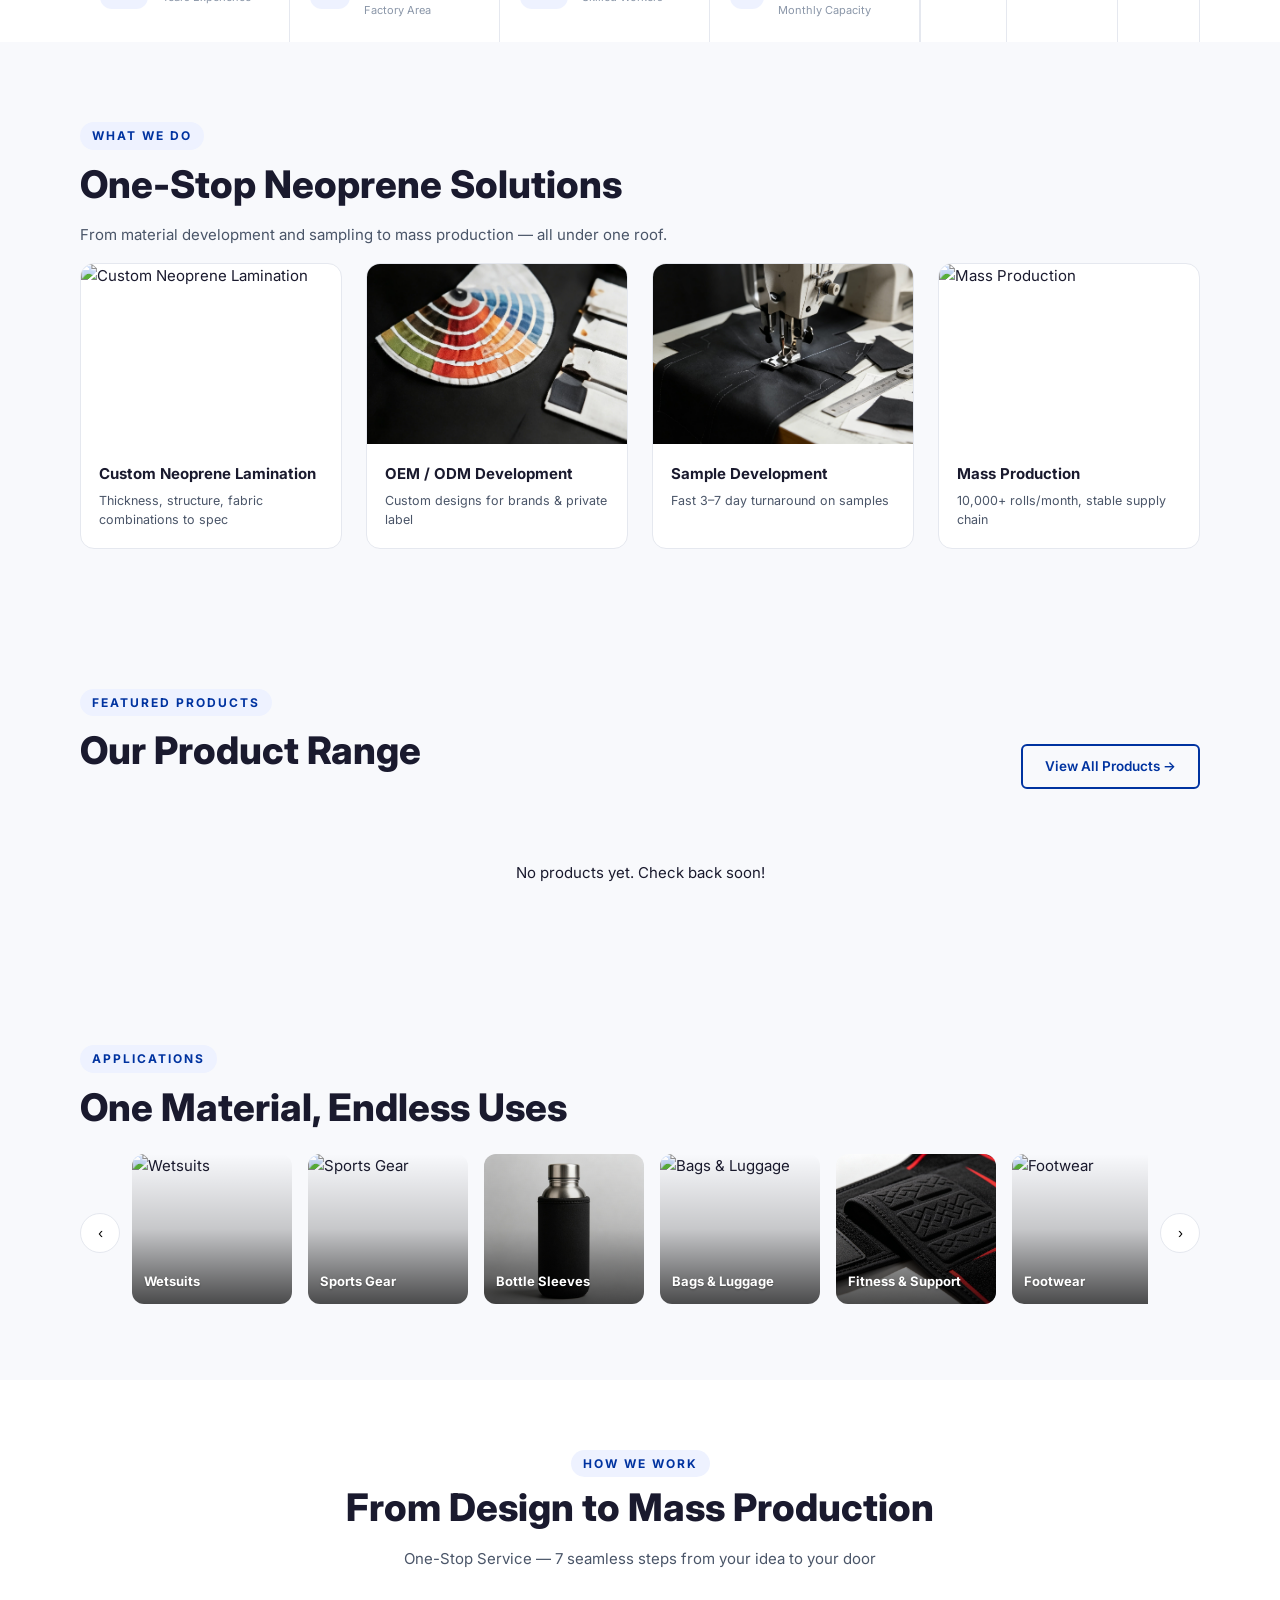
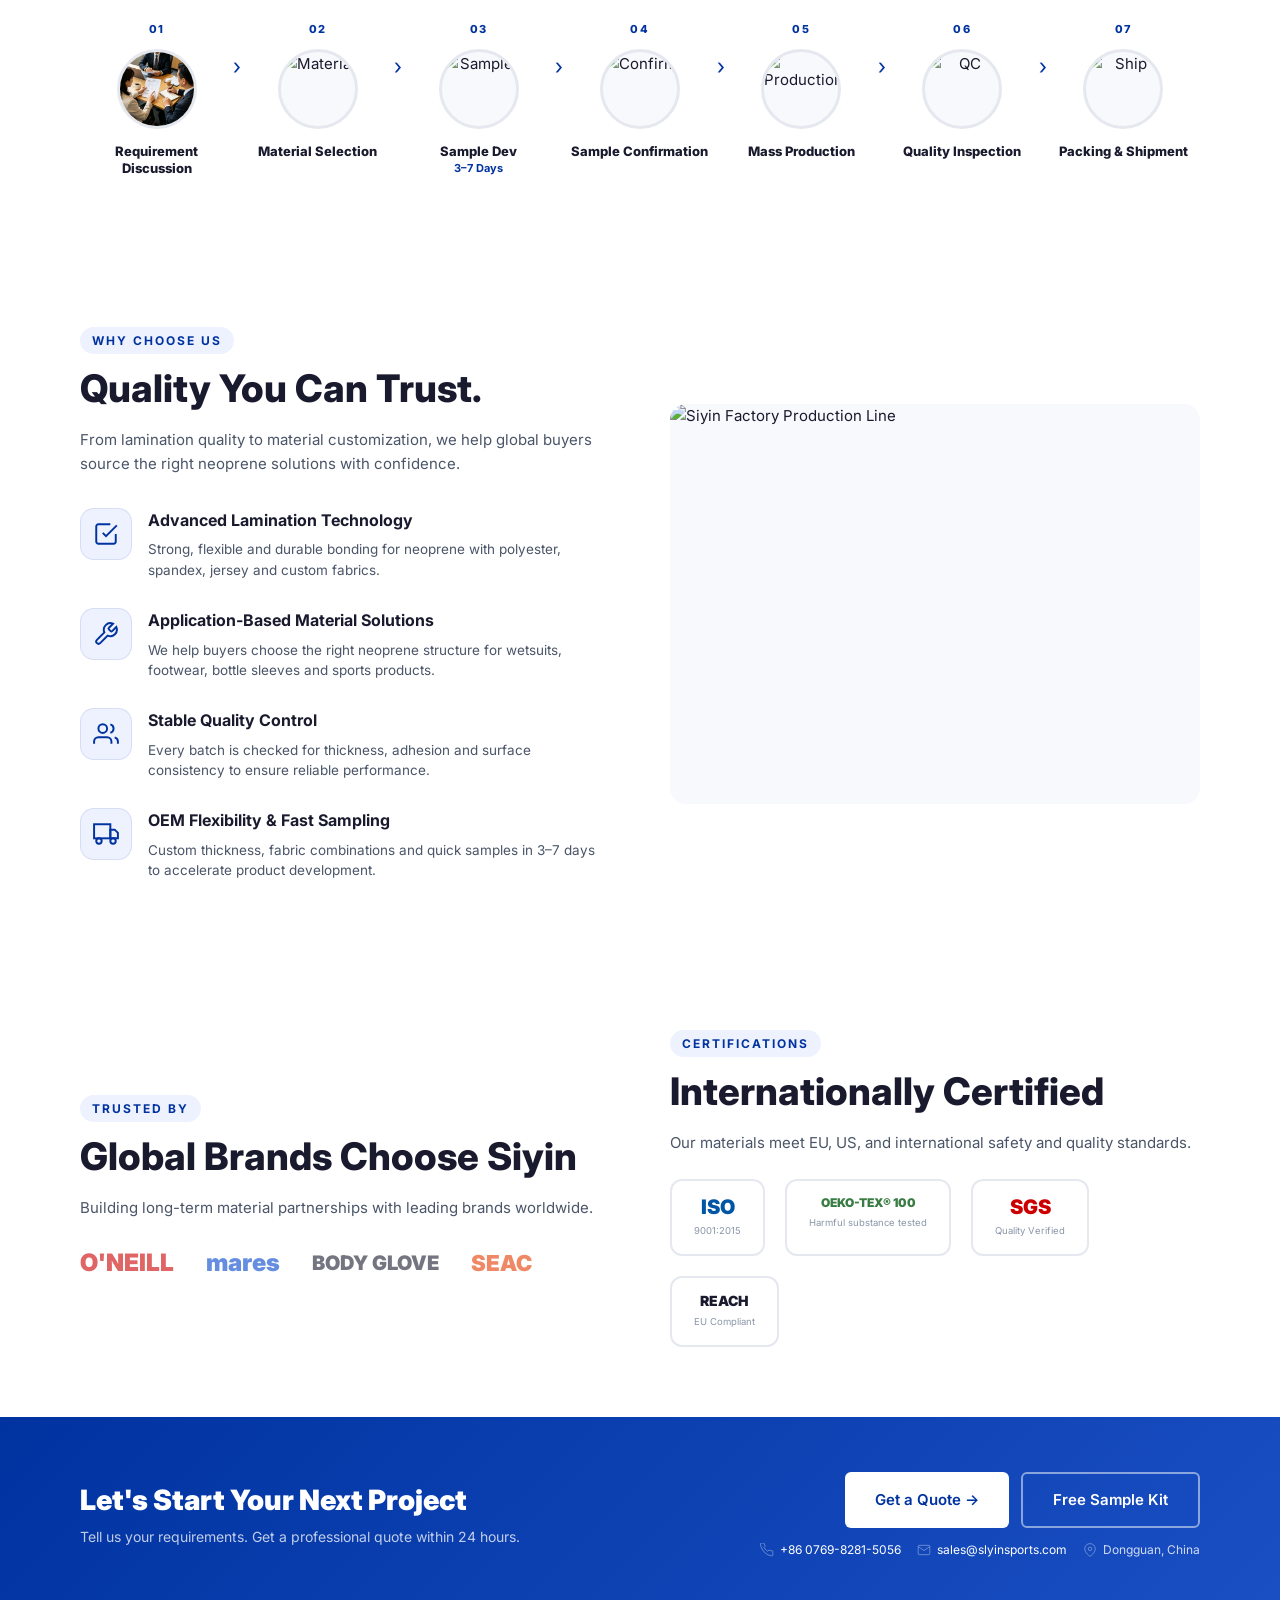
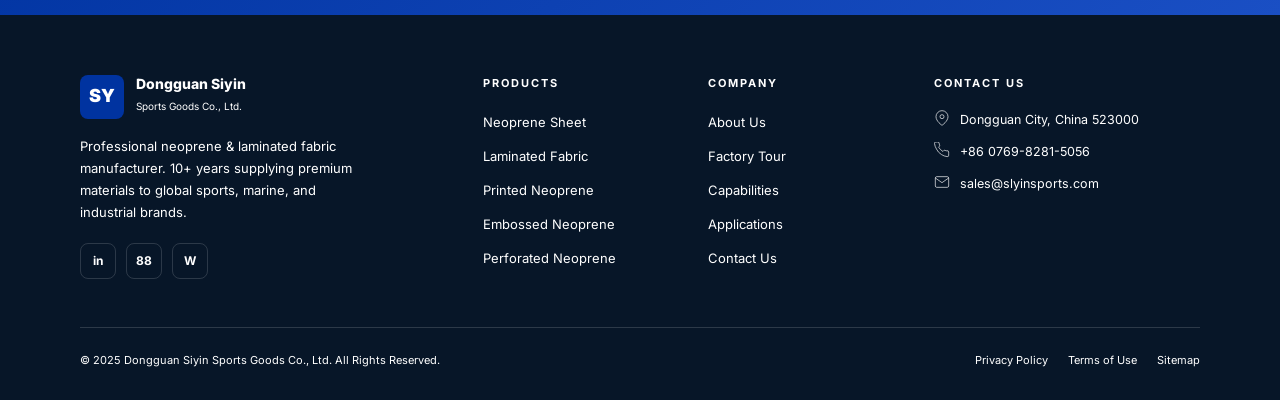
==== commit 10602025: "Replace hero section with simplified version Removed the hero section and added a simplified version" ====
--- a/index.html
+++ b/index.html
@@ -281,151 +281,27 @@
   flex-shrink: 0;
 }
 
-/* ── Hero ── */
-.hero {
-  position: relative;
-  background: var(--blue);
-  overflow: hidden;
-  min-height: 85vh;
-  display: flex;
-  align-items: center;
-}
-.hero-bg-photo {
-  position: absolute;
-  right: 0;
-  top: 0;
-  bottom: 0;
-  width: 60%;
-  background: url('images/hero-factory.jpg') center/cover no-repeat;
-}
-.hero-bg-photo::before {
-  content: '';
-  position: absolute;
-  inset: 0;
-  background: linear-gradient(90deg, var(--blue) 0%, rgba(0,33,160,.5) 45%, transparent 100%);
-}
-.hero-grid {
-  position: absolute;
-  inset: 0;
-  background-image: radial-gradient(circle at 1px 1px, rgba(255,255,255,.05) 1px, transparent 0);
-  background-size: 36px 36px;
-}
-.hero-content {
-  position: relative;
-  z-index: 2;
-  padding: 60px 0;
-}
-.hero-eyebrow {
-  display: inline-flex;
-  align-items: center;
-  gap: 8px;
-  background: rgba(255,255,255,.1);
-  border: 1px solid rgba(255,255,255,.2);
-  padding: 6px 14px;
-  border-radius: 40px;
-  margin-bottom: 24px;
-}
-.hero-eyebrow-text {
-  font-size: 11px;
-  font-weight: 700;
-  letter-spacing: 2px;
-  text-transform: uppercase;
-  color: var(--yellow);
-}
-.hero-h1 {
-  font-size: clamp(38px, 5vw, 68px);
-  font-weight: 900;
-  line-height: 1;
-  color: #fff;
-  text-transform: uppercase;
-  letter-spacing: -1.5px;
-  margin-bottom: 20px;
-}
-.hero-h1 span {
-  color: var(--yellow);
-}
-.hero-desc {
-  font-size: clamp(14px, 1.2vw, 16px);
-  color: rgba(255,255,255,.75);
-  max-width: 500px;
-  line-height: 1.7;
-  margin-bottom: 28px;
-}
-.hero-feats {
-  display: flex;
-  flex-wrap: wrap;
-  gap: 10px;
-  margin-bottom: 32px;
-}
-.feat-chip {
-  display: flex;
-  align-items: center;
-  gap: 8px;
-  background: rgba(255,255,255,.1);
-  border: 1px solid rgba(255,255,255,.2);
-  padding: 8px 16px;
-  border-radius: 40px;
-}
-.feat-chip svg {
-  width: 18px;
-  height: 18px;
-  stroke: #fff;
-  fill: none;
-  stroke-width: 1.8;
-}
-.feat-chip-name {
-  font-size: 12px;
-  font-weight: 600;
-  color: #fff;
-}
-.feat-chip-sub {
-  font-size: 10px;
-  color: rgba(255,255,255,.5);
-}
-.hero-cta {
-  display: flex;
-  align-items: center;
-  gap: 14px;
-  flex-wrap: wrap;
-}
-.hero-badge {
-  position: absolute;
-  bottom: 30px;
-  right: 60px;
-  background: rgba(255,255,255,.95);
-  border-radius: 12px;
-  padding: 12px 16px;
-  display: flex;
-  align-items: center;
-  gap: 12px;
-  box-shadow: 0 8px 24px rgba(0,0,0,.2);
-  z-index: 2;
-  cursor: pointer;
-}
-.hero-badge-play {
-  width: 40px;
-  height: 40px;
-  border-radius: 50%;
-  background: var(--blue);
-  display: flex;
-  align-items: center;
-  justify-content: center;
-}
-.hero-badge-play svg {
-  width: 16px;
-  height: 16px;
-  fill: #fff;
-}
-.hero-badge-text strong {
-  display: block;
-  font-size: 12px;
-  font-weight: 700;
-  color: var(--text);
-}
-.hero-badge-text span {
-  font-size: 10px;
-  color: var(--muted);
-}
+<!-- HERO - 精简版 -->
+<section class="hero">
+  <div class="hero-bg-photo"></div>
+  <div class="hero-grid"></div>
+  <div class="hero-content" style="width:100%">
+    <div class="container">
+      <h1 class="hero-h1">Neoprene &<br><span>Lamination</span><br>Experts</h1>
+      <p class="hero-desc">Professional neoprene & laminated fabric manufacturer in Dongguan, China. CR, SBR, SCR neoprene laminated with polyester, spandex, nylon — for wetsuits, sports gear, bottle sleeves & more.</p>
+      <div class="hero-feats">
+        <div class="feat-chip"><svg viewBox="0 0 24 24"><rect x="2" y="3" width="20" height="18" rx="2"/><line x1="2" y1="9" x2="22" y2="9"/><line x1="2" y1="15" x2="22" y2="15"/></svg><div><div class="feat-chip-name">Custom Lamination</div><div class="feat-chip-sub">Any fabric combination</div></div></div>
+        <div class="feat-chip"><svg viewBox="0 0 24 24"><circle cx="12" cy="12" r="10"/><polyline points="12 6 12 12 16 14"/></svg><div><div class="feat-chip-name">Fast 3–7 Day Sample</div><div class="feat-chip-sub">Express production</div></div></div>
+        <div class="feat-chip"><svg viewBox="0 0 24 24"><path d="M12 2l3.09 6.26L22 9.27l-5 4.87 1.18 6.88L12 17.77l-6.18 3.25L7 14.14 2 9.27l6.91-1.01L12 2z"/></svg><div><div class="feat-chip-name">Low MOQ</div><div class="feat-chip-sub">Supports small orders</div></div></div>
+        <div class="feat-chip"><svg viewBox="0 0 24 24"><circle cx="12" cy="12" r="10"/><line x1="2" y1="12" x2="22" y2="12"/><path d="M12 2a15.3 15.3 0 014 10 15.3 15.3 0 01-4 10 15.3 15.3 0 01-4-10 15.3 15.3 0 014-10z"/></svg><div><div class="feat-chip-name">Global Shipping</div><div class="feat-chip-sub">30+ countries served</div></div></div>
+      </div>
+      <div class="hero-cta">
+        <a href="contact.html?inquiry=quote" class="btn btn-blue btn-lg">Get a Quote Now →</a>
+        <a href="contact.html?inquiry=sample" class="btn btn-ghost btn-lg">Request Free Sample</a>
+      </div>
+    </div>
+  </div>
+</section>
 
 /* ── Stats Bar ── */
 .stats-bar {
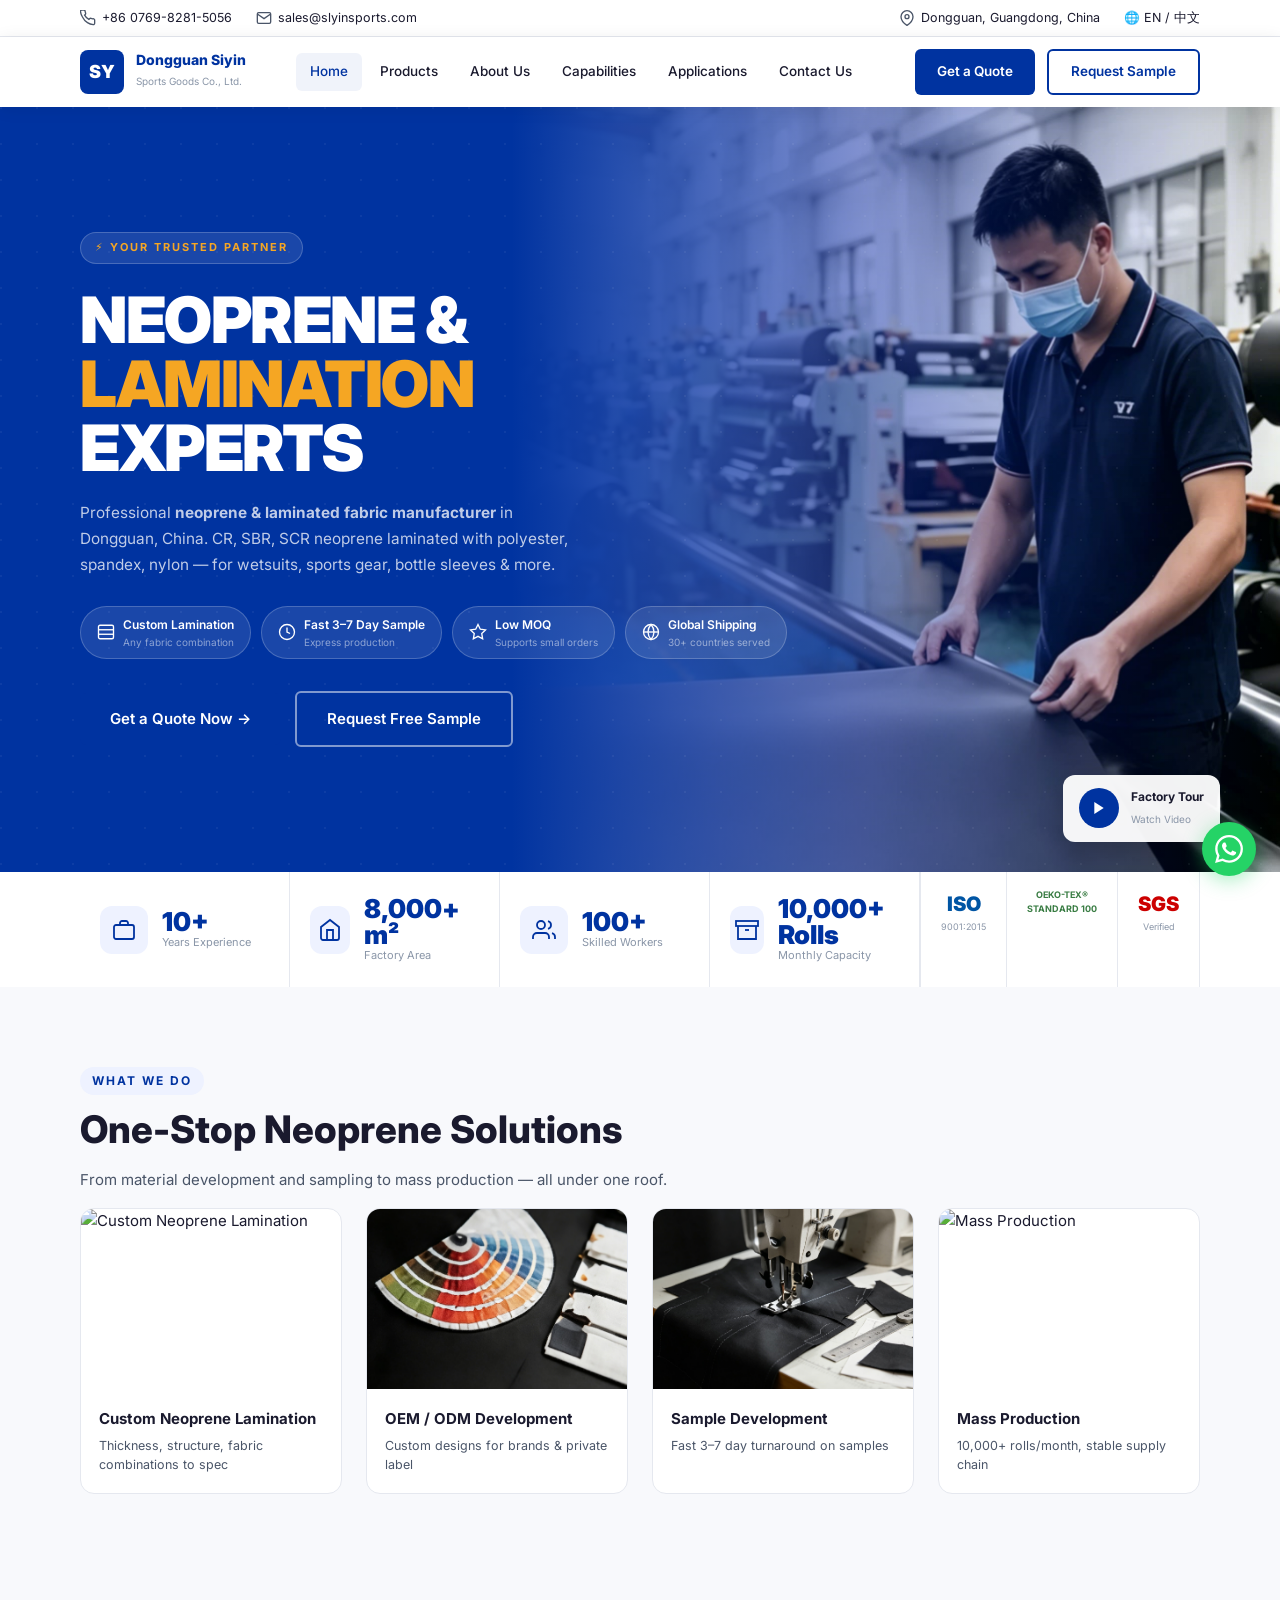
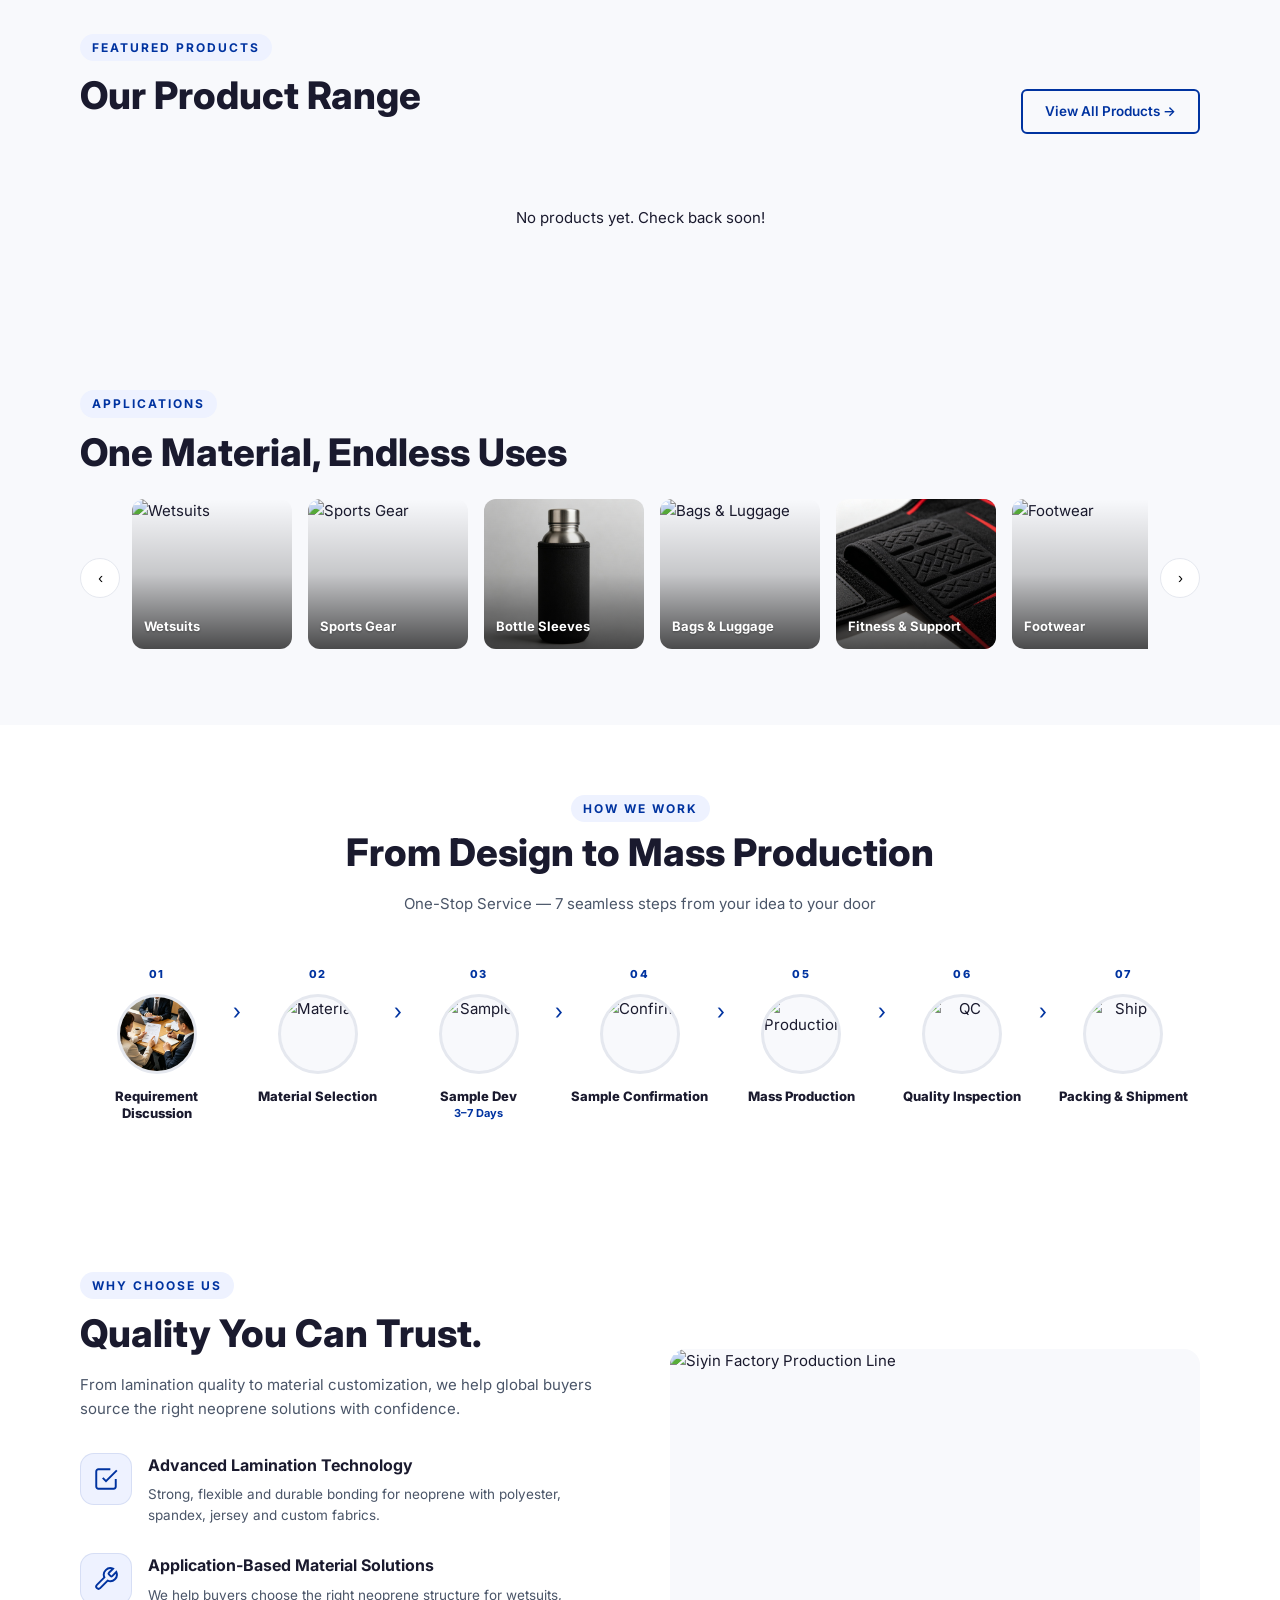
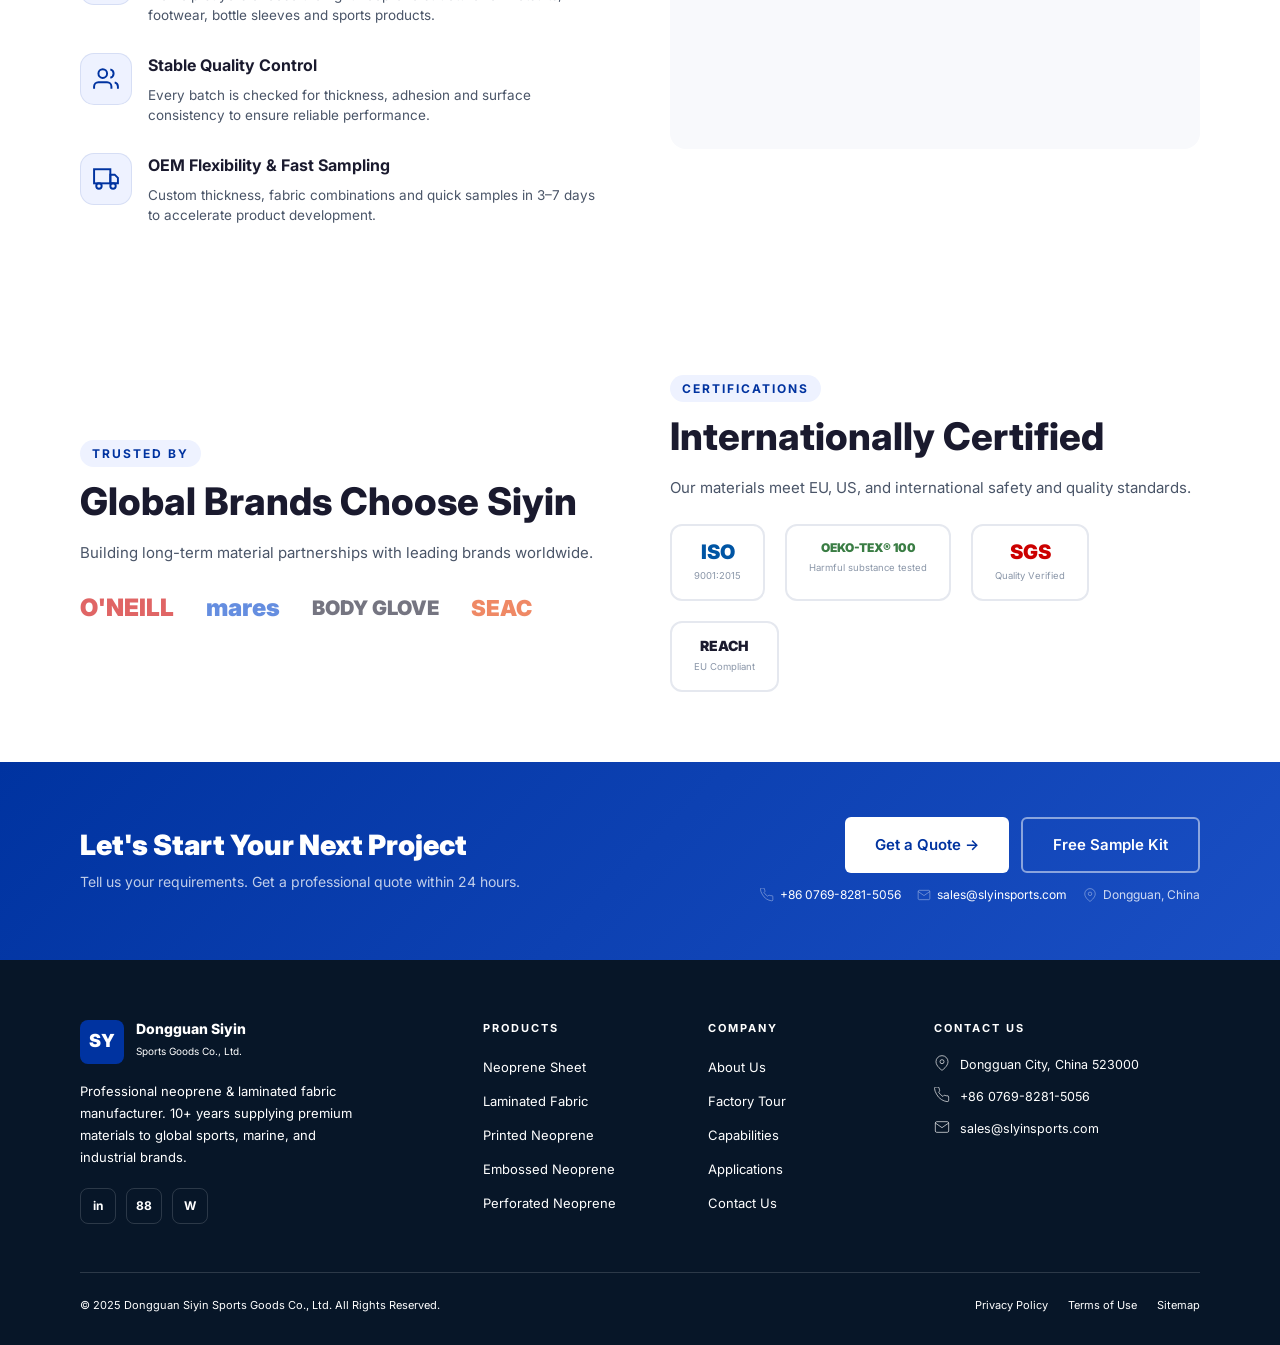
==== commit ebd3845a: "Refactor hero section and styles in index.html" ====
--- a/index.html
+++ b/index.html
@@ -281,27 +281,151 @@
   flex-shrink: 0;
 }
 
-<!-- HERO - 精简版 -->
-<section class="hero">
-  <div class="hero-bg-photo"></div>
-  <div class="hero-grid"></div>
-  <div class="hero-content" style="width:100%">
-    <div class="container">
-      <h1 class="hero-h1">Neoprene &<br><span>Lamination</span><br>Experts</h1>
-      <p class="hero-desc">Professional neoprene & laminated fabric manufacturer in Dongguan, China. CR, SBR, SCR neoprene laminated with polyester, spandex, nylon — for wetsuits, sports gear, bottle sleeves & more.</p>
-      <div class="hero-feats">
-        <div class="feat-chip"><svg viewBox="0 0 24 24"><rect x="2" y="3" width="20" height="18" rx="2"/><line x1="2" y1="9" x2="22" y2="9"/><line x1="2" y1="15" x2="22" y2="15"/></svg><div><div class="feat-chip-name">Custom Lamination</div><div class="feat-chip-sub">Any fabric combination</div></div></div>
-        <div class="feat-chip"><svg viewBox="0 0 24 24"><circle cx="12" cy="12" r="10"/><polyline points="12 6 12 12 16 14"/></svg><div><div class="feat-chip-name">Fast 3–7 Day Sample</div><div class="feat-chip-sub">Express production</div></div></div>
-        <div class="feat-chip"><svg viewBox="0 0 24 24"><path d="M12 2l3.09 6.26L22 9.27l-5 4.87 1.18 6.88L12 17.77l-6.18 3.25L7 14.14 2 9.27l6.91-1.01L12 2z"/></svg><div><div class="feat-chip-name">Low MOQ</div><div class="feat-chip-sub">Supports small orders</div></div></div>
-        <div class="feat-chip"><svg viewBox="0 0 24 24"><circle cx="12" cy="12" r="10"/><line x1="2" y1="12" x2="22" y2="12"/><path d="M12 2a15.3 15.3 0 014 10 15.3 15.3 0 01-4 10 15.3 15.3 0 01-4-10 15.3 15.3 0 014-10z"/></svg><div><div class="feat-chip-name">Global Shipping</div><div class="feat-chip-sub">30+ countries served</div></div></div>
-      </div>
-      <div class="hero-cta">
-        <a href="contact.html?inquiry=quote" class="btn btn-blue btn-lg">Get a Quote Now →</a>
-        <a href="contact.html?inquiry=sample" class="btn btn-ghost btn-lg">Request Free Sample</a>
-      </div>
-    </div>
-  </div>
-</section>
+/* ── Hero ── */
+.hero {
+  position: relative;
+  background: var(--blue);
+  overflow: hidden;
+  min-height: 85vh;
+  display: flex;
+  align-items: center;
+}
+.hero-bg-photo {
+  position: absolute;
+  right: 0;
+  top: 0;
+  bottom: 0;
+  width: 60%;
+  background: url('images/hero-factory.jpg') center/cover no-repeat;
+}
+.hero-bg-photo::before {
+  content: '';
+  position: absolute;
+  inset: 0;
+  background: linear-gradient(90deg, var(--blue) 0%, rgba(0,33,160,.5) 45%, transparent 100%);
+}
+.hero-grid {
+  position: absolute;
+  inset: 0;
+  background-image: radial-gradient(circle at 1px 1px, rgba(255,255,255,.05) 1px, transparent 0);
+  background-size: 36px 36px;
+}
+.hero-content {
+  position: relative;
+  z-index: 2;
+  padding: 60px 0;
+}
+.hero-eyebrow {
+  display: inline-flex;
+  align-items: center;
+  gap: 8px;
+  background: rgba(255,255,255,.1);
+  border: 1px solid rgba(255,255,255,.2);
+  padding: 6px 14px;
+  border-radius: 40px;
+  margin-bottom: 24px;
+}
+.hero-eyebrow-text {
+  font-size: 11px;
+  font-weight: 700;
+  letter-spacing: 2px;
+  text-transform: uppercase;
+  color: var(--yellow);
+}
+.hero-h1 {
+  font-size: clamp(38px, 5vw, 68px);
+  font-weight: 900;
+  line-height: 1;
+  color: #fff;
+  text-transform: uppercase;
+  letter-spacing: -1.5px;
+  margin-bottom: 20px;
+}
+.hero-h1 span {
+  color: var(--yellow);
+}
+.hero-desc {
+  font-size: clamp(14px, 1.2vw, 16px);
+  color: rgba(255,255,255,.75);
+  max-width: 500px;
+  line-height: 1.7;
+  margin-bottom: 28px;
+}
+.hero-feats {
+  display: flex;
+  flex-wrap: wrap;
+  gap: 10px;
+  margin-bottom: 32px;
+}
+.feat-chip {
+  display: flex;
+  align-items: center;
+  gap: 8px;
+  background: rgba(255,255,255,.1);
+  border: 1px solid rgba(255,255,255,.2);
+  padding: 8px 16px;
+  border-radius: 40px;
+}
+.feat-chip svg {
+  width: 18px;
+  height: 18px;
+  stroke: #fff;
+  fill: none;
+  stroke-width: 1.8;
+}
+.feat-chip-name {
+  font-size: 12px;
+  font-weight: 600;
+  color: #fff;
+}
+.feat-chip-sub {
+  font-size: 10px;
+  color: rgba(255,255,255,.5);
+}
+.hero-cta {
+  display: flex;
+  align-items: center;
+  gap: 14px;
+  flex-wrap: wrap;
+}
+.hero-badge {
+  position: absolute;
+  bottom: 30px;
+  right: 60px;
+  background: rgba(255,255,255,.95);
+  border-radius: 12px;
+  padding: 12px 16px;
+  display: flex;
+  align-items: center;
+  gap: 12px;
+  box-shadow: 0 8px 24px rgba(0,0,0,.2);
+  z-index: 2;
+  cursor: pointer;
+}
+.hero-badge-play {
+  width: 40px;
+  height: 40px;
+  border-radius: 50%;
+  background: var(--blue);
+  display: flex;
+  align-items: center;
+  justify-content: center;
+}
+.hero-badge-play svg {
+  width: 16px;
+  height: 16px;
+  fill: #fff;
+}
+.hero-badge-text strong {
+  display: block;
+  font-size: 12px;
+  font-weight: 700;
+  color: var(--text);
+}
+.hero-badge-text span {
+  font-size: 10px;
+  color: var(--muted);
+}
 
 /* ── Stats Bar ── */
 .stats-bar {
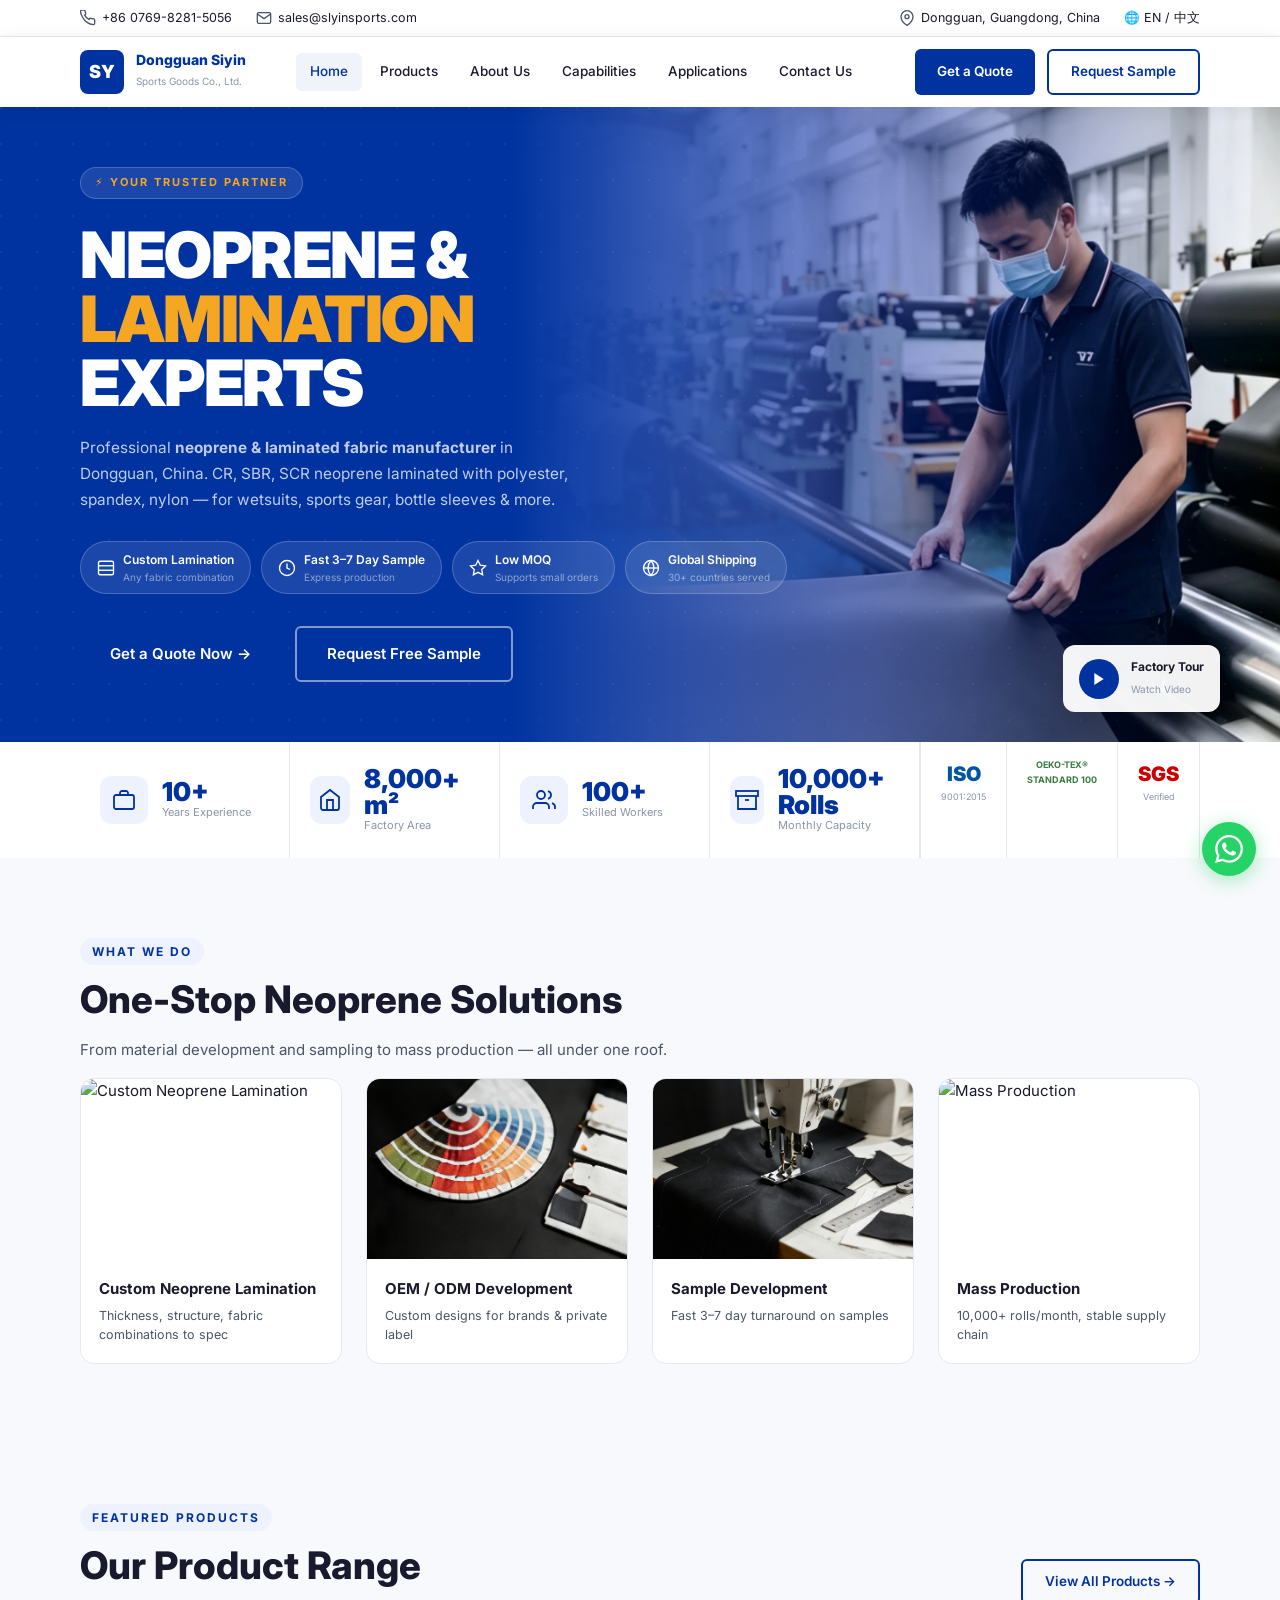
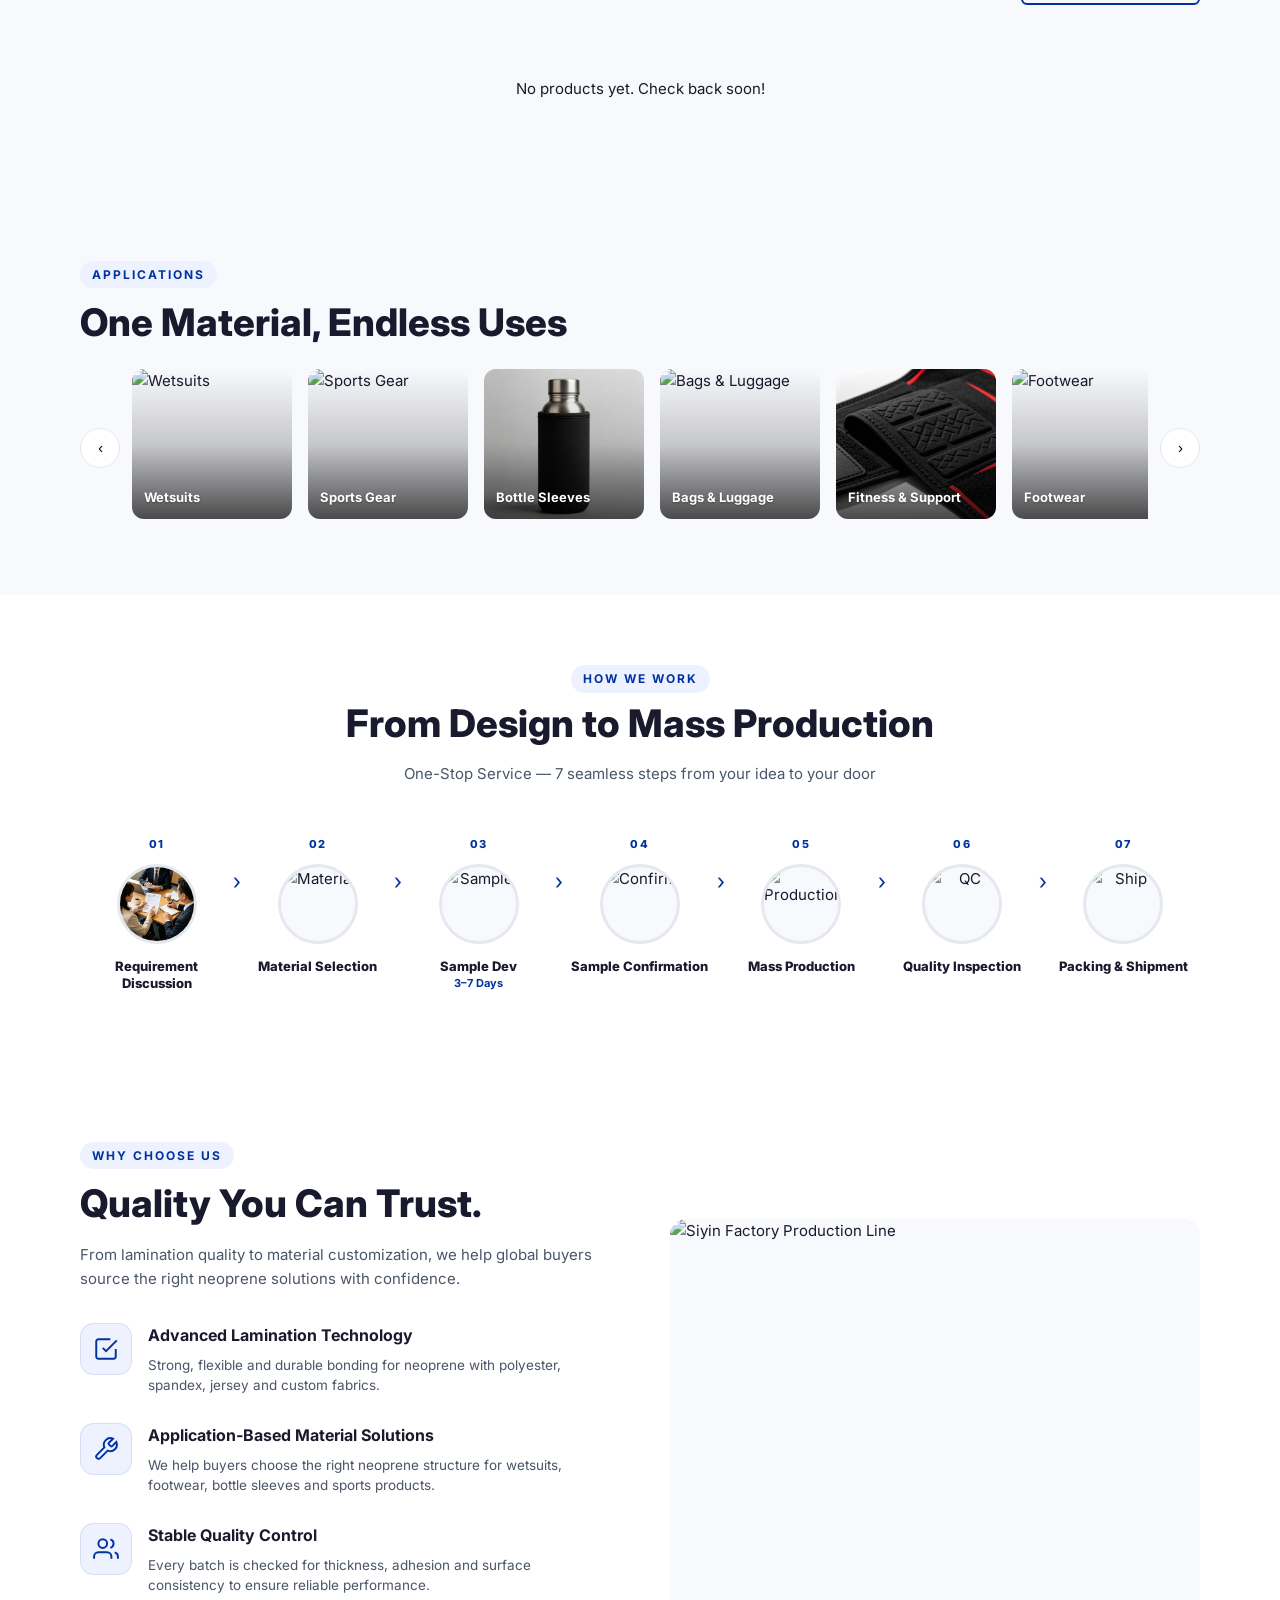
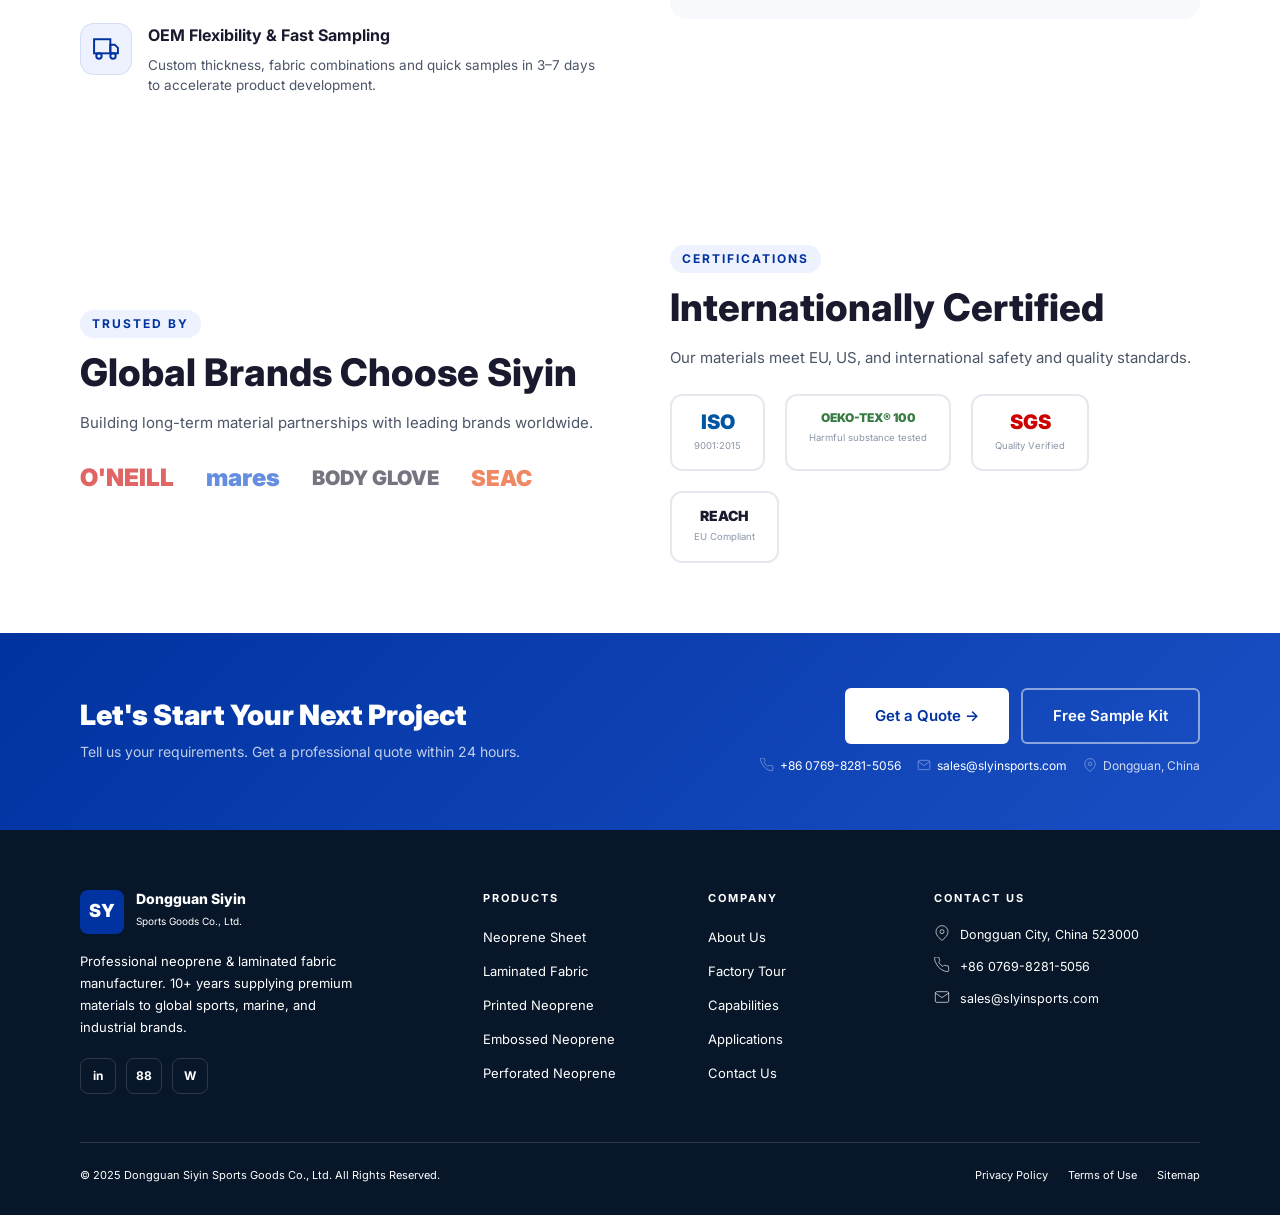
==== commit 855c4b22: "Reduce hero section minimum height to 60vh" ====
--- a/index.html
+++ b/index.html
@@ -286,7 +286,7 @@
   position: relative;
   background: var(--blue);
   overflow: hidden;
-  min-height: 85vh;
+  min-height: 60vh;
   display: flex;
   align-items: center;
 }
